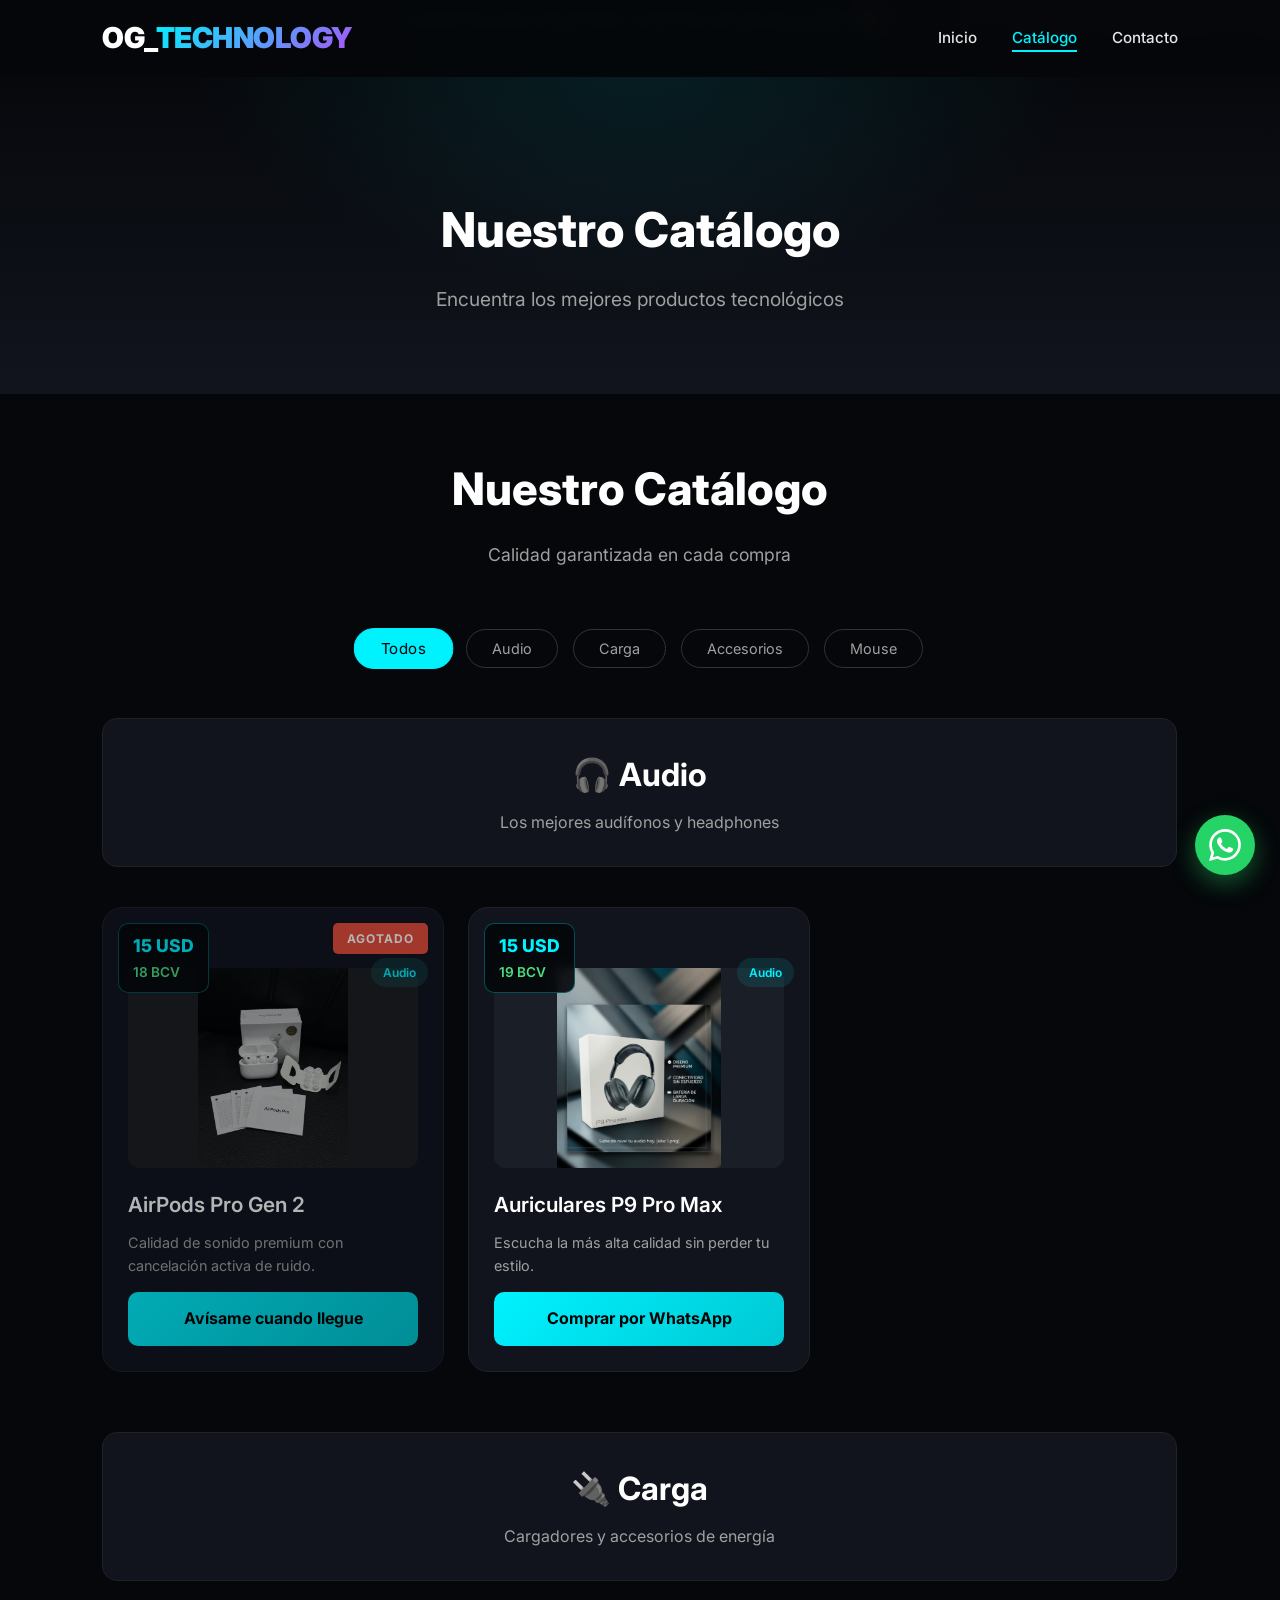
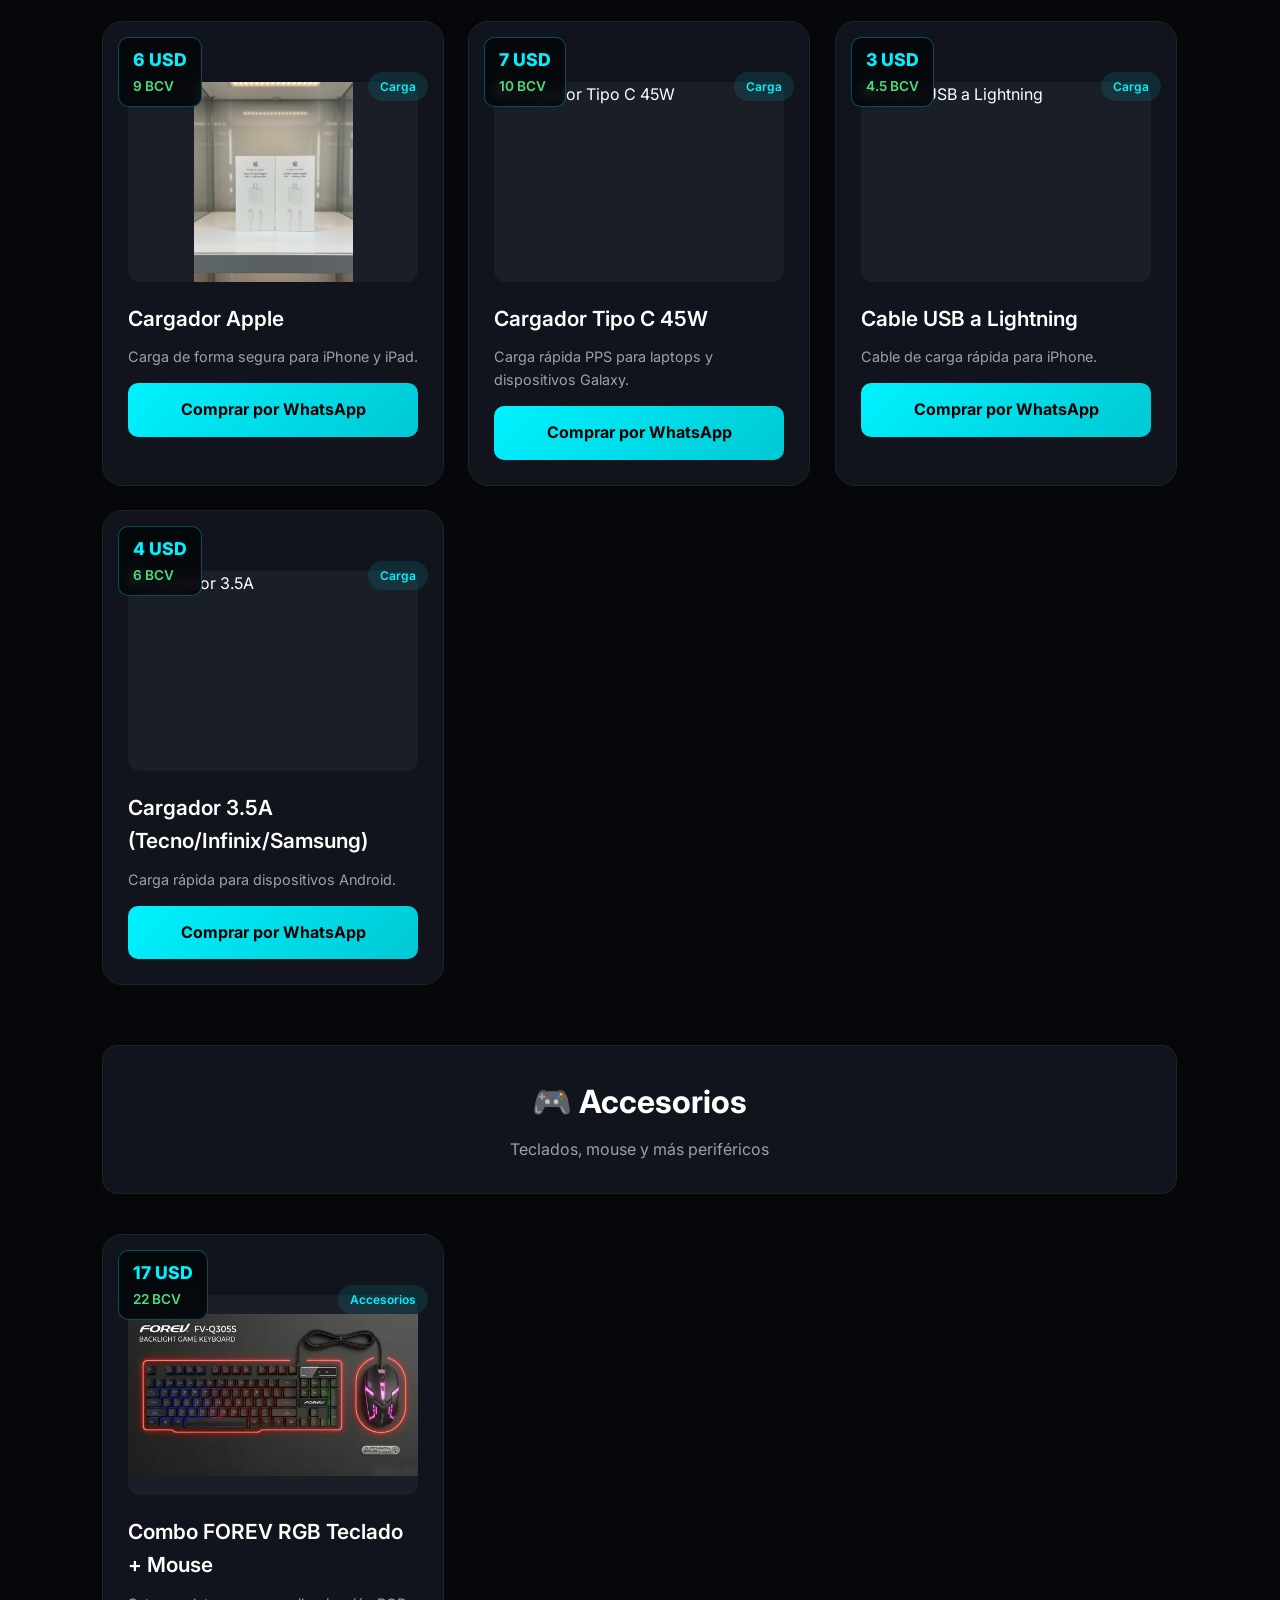
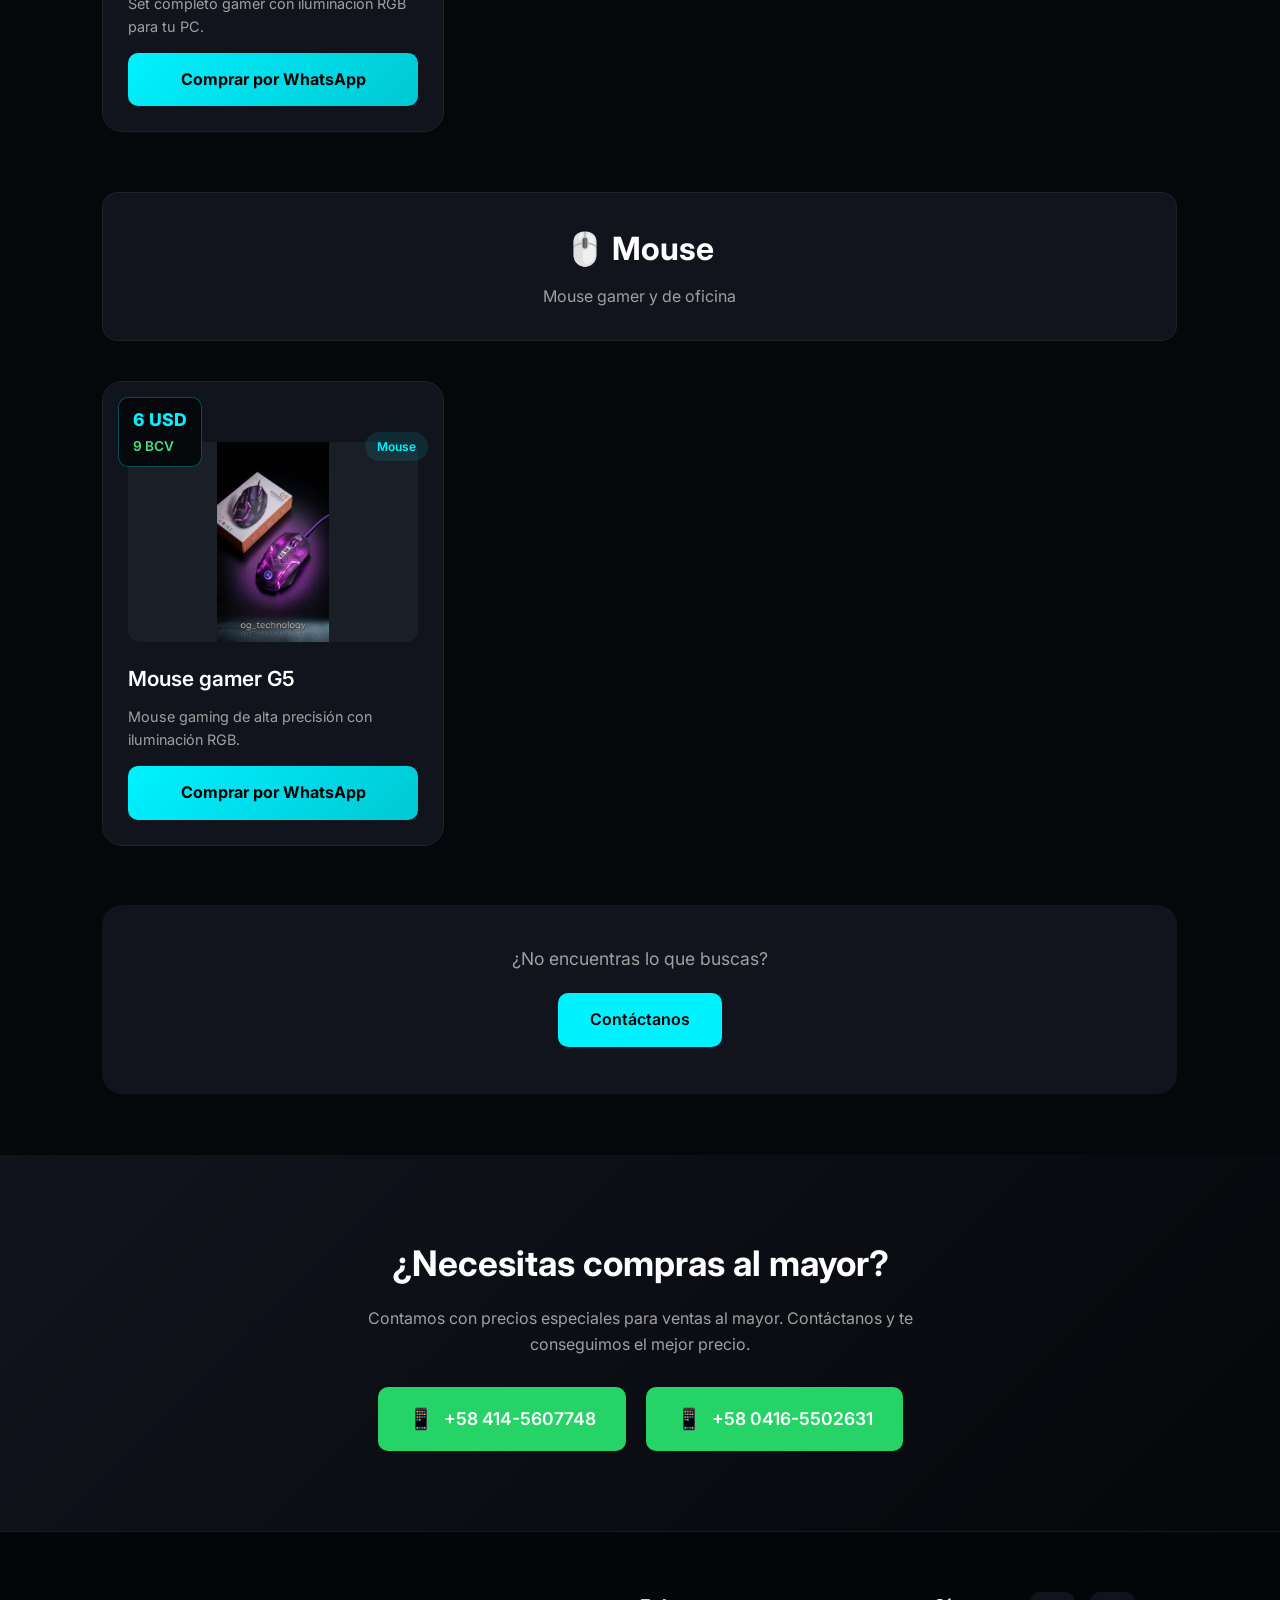
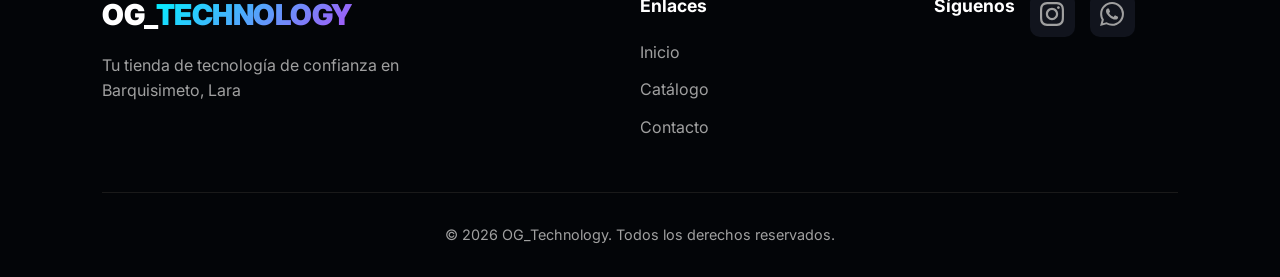
==== catalogo.html @ b13b13f7 "pagina web" ====
<!DOCTYPE html>
<html lang="es">
<head>
    <meta charset="UTF-8">
    <meta name="viewport" content="width=device-width, initial-scale=1.0">
    <meta name="description" content="OG_Technology - Catálogo de productos Apple. AirPods, audífonos, cargadores y más.">
    <title>Catálogo | OG_Technology</title>
    <link rel="stylesheet" href="style.css">
    <link rel="preconnect" href="https://fonts.googleapis.com">
    <link rel="preconnect" href="https://fonts.gstatic.com" crossorigin>
    <link href="https://fonts.googleapis.com/css2?family=Inter:wght@400;600;800&display=swap" rel="stylesheet">
</head>
<body>

    <div class="top-info">DISPONIBILIDAD INMEDIATA | ENVIOS A NIVEL NACIONAL 📦</div>

    <nav class="navbar">
        <a href="index.html" class="logo">OG_<span>TECHNOLOGY</span></a>
        <ul class="nav-menu">
            <li><a href="index.html" class="nav-link">Inicio</a></li>
            <li><a href="catalogo.html" class="nav-link active">Catálogo</a></li>
            <li><a href="contacto.html" class="nav-link">Contacto</a></li>
        </ul>
        <div class="hamburger">
            <span class="bar"></span>
            <span class="bar"></span>
            <span class="bar"></span>
        </div>
    </nav>

    <section class="page-header">
        <div class="page-header-content">
            <h1>Nuestro Catálogo</h1>
            <p>Encuentra los mejores productos tecnológicos</p>
        </div>
    </section>

    <section class="catalogo-section">
        <div class="section-header reveal">
            <h2>Nuestro Catálogo</h2>
            <p>Calidad garantizada en cada compra</p>
        </div>
        
        <div class="filtros reveal">
            <button class="filter-btn active" data-filter="todos">Todos</button>
            <button class="filter-btn" data-filter="audio">Audio</button>
            <button class="filter-btn" data-filter="carga">Carga</button>
            <button class="filter-btn" data-filter="accesorios">Accesorios</button>
            <button class="filter-btn" data-filter="mouse">Mouse</button>
        </div>

        <div class="categoria-seccion reveal" id="audio">
            <div class="categoria-titulo">
                <h3>🎧 Audio</h3>
                <p>Los mejores audífonos y headphones</p>
            </div>
            <div class="grid-productos">
                <div class="producto-card agotado" data-categoria="audio">
                    <img src="airpods pro 2.jpeg" alt="AirPods Pro Gen 2" class="producto-img" width="280" height="200" loading="lazy">
                    <span class="badge-agotado">AGOTADO</span>
                    <span class="categoria">Audio</span>
                    <h3>AirPods Pro Gen 2</h3>
                    <p>Calidad de sonido premium con cancelación activa de ruido.</p>
                    <div class="precio-oferta">
                        <span class="precio-usd">15 USD</span>
                        <span class="precio-bcv">18 BCV</span>
                    </div>
                    <a href="https://wa.me/584145607748?text=Hola,%20quiero%20avisarme%20cuando%20lleguen%20los%20AirPods%20Pro%20Gen%202" class="btn-compra btn-agotado" target="_blank" rel="noopener noreferrer">Avísame cuando llegue</a>
                </div>
                <div class="producto-card" data-categoria="audio">
                    <img src="P9.jpeg" alt="Audifonos P9 Pro Max" class="producto-img" width="280" height="200" loading="lazy">
                    <span class="categoria">Audio</span>
                    <h3>Auriculares P9 Pro Max</h3>
                    <p>Escucha la más alta calidad sin perder tu estilo.</p>
                    <div class="precio-oferta">
                        <span class="precio-usd">15 USD</span>
                        <span class="precio-bcv">19 BCV</span>
                    </div>
                    <a href="https://wa.me/584128499375?text=Hola,%20me%20interesan%20los%20Audifonos%20P9%20Pro%20Max" class="btn-compra" target="_blank" rel="noopener noreferrer">Comprar por WhatsApp</a>
                </div>
            </div>
        </div>

        <div class="categoria-seccion reveal" id="carga">
            <div class="categoria-titulo">
                <h3>🔌 Carga</h3>
                <p>Cargadores y accesorios de energía</p>
            </div>
            <div class="grid-productos">
                <div class="producto-card" data-categoria="carga">
                    <img src="cargadores iphone.jpeg" alt="Cargador Apple" class="producto-img" width="280" height="200" loading="lazy">
                    <span class="categoria">Carga</span>
                    <h3>Cargador Apple</h3>
                    <p>Carga de forma segura para iPhone y iPad.</p>
                    <div class="precio-oferta">
                        <span class="precio-usd">6 USD</span>
                        <span class="precio-bcv">9 BCV</span>
                    </div>
                    <a href="https://wa.me/584128499375?text=Hola,%20me%20interesa%20el%20Cargador%20Apple" class="btn-compra" target="_blank" rel="noopener noreferrer">Comprar por WhatsApp</a>
                </div>
                <div class="producto-card" data-categoria="carga">
                    <img src="Cargador de 45W Samsung.png" alt="Cargador Tipo C 45W" class="producto-img" width="280" height="200" loading="lazy">
                    <span class="categoria">Carga</span>
                    <h3>Cargador Tipo C 45W</h3>
                    <p>Carga rápida PPS para laptops y dispositivos Galaxy.</p>
                    <div class="precio-oferta">
                        <span class="precio-usd">7 USD</span>
                        <span class="precio-bcv">10 BCV</span>
                    </div>
                    <a href="https://wa.me/584128499375?text=Hola,%20me%20interesa%20el%20Cargador%20Tipo%20C%2045W" class="btn-compra" target="_blank" rel="noopener noreferrer">Comprar por WhatsApp</a>
                </div>
                <div class="producto-card" data-categoria="carga">
                    <img src="Cargador USB-Lightning.png" alt="Cable USB a Lightning" class="producto-img" width="280" height="200" loading="lazy">
                    <span class="categoria">Carga</span>
                    <h3>Cable USB a Lightning</h3>
                    <p>Cable de carga rápida para iPhone.</p>
                    <div class="precio-oferta">
                        <span class="precio-usd">3 USD</span>
                        <span class="precio-bcv">4.5 BCV</span>
                    </div>
                    <a href="https://wa.me/584128499375?text=Hola,%20me%20interesa%20el%20Cable%20USB%20a%20Lightning" class="btn-compra" target="_blank" rel="noopener noreferrer">Comprar por WhatsApp</a>
                </div>
                <div class="producto-card" data-categoria="carga">
                    <img src="Cargadores Fast Charge.jpeg" alt="Cargador 3.5A" class="producto-img" width="280" height="200" loading="lazy">
                    <span class="categoria">Carga</span>
                    <h3>Cargador 3.5A (Tecno/Infinix/Samsung)</h3>
                    <p>Carga rápida para dispositivos Android.</p>
                    <div class="precio-oferta">
                        <span class="precio-usd">4 USD</span>
                        <span class="precio-bcv">6 BCV</span>
                    </div>
                    <a href="https://wa.me/584145607748?text=Hola,%20me%20interesa%20el%20Cargador%203.5A" class="btn-compra" target="_blank" rel="noopener noreferrer">Comprar por WhatsApp</a>
                </div>
            </div>
        </div>

        <div class="categoria-seccion reveal" id="accesorios">
            <div class="categoria-titulo">
                <h3>🎮 Accesorios</h3>
                <p>Teclados, mouse y más periféricos</p>
            </div>
            <div class="grid-productos">
                <div class="producto-card" data-categoria="accesorios">
                    <img src="COMBO DE MOUSE Y TECLADO.jpeg" alt="Combo Teclado y Mouse FOREV RGB" class="producto-img" width="280" height="200" loading="lazy">
                    <span class="categoria">Accesorios</span>
                    <h3>Combo FOREV RGB Teclado + Mouse</h3>
                    <p>Set completo gamer con iluminación RGB para tu PC.</p>
                    <div class="precio-oferta">
                        <span class="precio-usd">17 USD</span>
                        <span class="precio-bcv">22 BCV</span>
                    </div>
                    <a href="https://wa.me/584128499375?text=Hola,%20me%20interesa%20el%20Combo%20Teclado%20y%20Mouse%20FOREV%20RGB" class="btn-compra" target="_blank" rel="noopener noreferrer">Comprar por WhatsApp</a>
                </div>
            </div>
        </div>

        <div class="categoria-seccion reveal" id="mouse">
            <div class="categoria-titulo">
                <h3>🖱️ Mouse</h3>
                <p>Mouse gamer y de oficina</p>
            </div>
            <div class="grid-productos">
                <div class="producto-card" data-categoria="mouse">
                    <img src="mouse G5.jpeg" alt="Mouse gamer G5" class="producto-img" width="280" height="200" loading="lazy">
                    <span class="categoria">Mouse</span>
                    <h3>Mouse gamer G5</h3>
                    <p>Mouse gaming de alta precisión con iluminación RGB.</p>
                    <div class="precio-oferta">
                        <span class="precio-usd">6 USD</span>
                        <span class="precio-bcv">9 BCV</span>
                    </div>
                    <a href="https://wa.me/584128499375?text=Hola,%20me%20interesa%20el%20Mouse%20G5" class="btn-compra" target="_blank" rel="noopener noreferrer">Comprar por WhatsApp</a>
                </div>
            </div>
        </div>

        <div class="more-products reveal">
            <p>¿No encuentras lo que buscas?</p>
            <a href="contacto.html" class="btn btn-primary">Contáctanos</a>
        </div>
    </section>

    <section class="wholesale-section">
        <div class="wholesale-content">
            <h2>¿Necesitas compras al mayor?</h2>
            <p>Contamos con precios especiales para ventas al mayor. Contáctanos y te conseguimos el mejor precio.</p>
            <div class="wholesale-options">
                <a href="https://wa.me/584145607748?text=Hola,%20me%20interesa%20comprar%20al%20mayor" class="btn btn-whatsapp" target="_blank" rel="noopener noreferrer">
                    <span class="whatsapp-icon">📱</span>
                    +58 414-5607748
                </a>
                <a href="https://wa.me/584165502631?text=Hola,%20me%20interesa%20comprar%20al%20mayor" class="btn btn-whatsapp" target="_blank" rel="noopener noreferrer">
                    <span class="whatsapp-icon">📱</span>
                    +58 0416-5502631
                </a>
            </div>
        </div>
    </section>

    <footer class="footer">
        <div class="footer-content">
            <div class="footer-brand">
                <a href="index.html" class="logo">OG_<span>TECHNOLOGY</span></a>
                <p>Tu tienda de tecnología de confianza en Barquisimeto, Lara</p>
            </div>
            <div class="footer-links">
                <h4>Enlaces</h4>
                <a href="index.html">Inicio</a>
                <a href="catalogo.html">Catálogo</a>
                <a href="contacto.html">Contacto</a>
            </div>
            <div class="footer-social">
                <h4>Síguenos</h4>
                <a href="https://www.instagram.com/og_technologybq" target="_blank" rel="noopener noreferrer" aria-label="Instagram">
                    <svg xmlns="http://www.w3.org/2000/svg" width="24" height="24" viewBox="0 0 24 24" fill="currentColor"><path d="M12 2.163c3.204 0 3.584.012 4.85.07 3.252.148 4.771 1.691 4.919 4.919.058 1.265.069 1.645.069 4.849 0 3.205-.012 3.584-.069 4.849-.149 3.225-1.664 4.771-4.919 4.919-1.266.058-1.644.07-4.85.07-3.204 0-3.584-.012-4.849-.07-3.26-.149-4.771-1.699-4.919-4.92-.058-1.265-.07-1.644-.07-4.849 0-3.204.013-3.583.07-4.849.149-3.227 1.664-4.771 4.919-4.919 1.266-.057 1.645-.069 4.849-.069zm0-2.163c-3.259 0-3.667.014-4.947.072-4.358.2-6.78 2.618-6.98 6.98-.059 1.281-.073 1.689-.073 4.948 0 3.259.014 3.668.072 4.948.2 4.358 2.618 6.78 6.98 6.98 1.281.058 1.689.072 4.948.072 3.259 0 3.668-.014 4.948-.072 4.354-.2 6.782-2.618 6.979-6.98.059-1.28.073-1.689.073-4.948 0-3.259-.014-3.667-.072-4.947-.196-4.354-2.617-6.78-6.979-6.98-1.281-.059-1.69-.073-4.949-.073zm0 5.838c-3.403 0-6.162 2.759-6.162 6.162s2.759 6.163 6.162 6.163 6.162-2.759 6.162-6.163c0-3.403-2.759-6.162-6.162-6.162zm0 10.162c-2.209 0-4-1.79-4-4 0-2.209 1.791-4 4-4s4 1.791 4 4c0 2.21-1.791 4-4 4zm6.406-11.845c-.796 0-1.441.645-1.441 1.44s.645 1.44 1.441 1.44c.795 0 1.439-.645 1.439-1.44s-.644-1.44-1.439-1.44z"/></svg>
                </a>
                <a href="https://wa.me/584128499375" target="_blank" rel="noopener noreferrer" aria-label="WhatsApp">
                    <svg xmlns="http://www.w3.org/2000/svg" width="24" height="24" viewBox="0 0 24 24" fill="currentColor"><path d="M17.472 14.382c-.297-.149-1.758-.867-2.03-.967-.273-.099-.471-.148-.67.15-.197.297-.767.966-.94 1.164-.173.199-.347.223-.644.075-.297-.15-1.255-.463-2.39-1.475-.883-.788-1.48-1.761-1.653-2.059-.173-.297-.018-.458.13-.606.134-.133.298-.347.446-.52.149-.174.198-.298.298-.497.099-.198.05-.371-.025-.52-.075-.149-.669-1.612-.916-2.207-.242-.579-.487-.5-.669-.51-.173-.008-.371-.01-.57-.01-.198 0-.52.074-.792.372-.272.297-1.04 1.016-1.04 2.479 0 1.462 1.065 2.875 1.213 3.074.149.198 2.096 3.2 5.077 4.487.709.306 1.262.489 1.694.625.712.227 1.36.195 1.871.118.571-.085 1.758-.719 2.006-1.413.248-.694.248-1.289.173-1.413-.074-.124-.272-.198-.57-.347m-5.421 7.403h-.004a9.87 9.87 0 01-5.031-1.378l-.361-.214-3.741.982.998-3.648-.235-.374a9.86 9.86 0 01-1.51-5.26c.001-5.45 4.436-9.884 9.888-9.884 2.64 0 5.122 1.03 6.988 2.898a9.825 9.825 0 012.893 6.994c-.003 5.45-4.437 9.884-9.885 9.884m8.413-18.297A11.815 11.815 0 0012.05 0C5.495 0 .16 5.335.157 11.892c0 2.096.547 4.142 1.588 5.945L.057 24l6.305-1.654a11.882 11.882 0 005.683 1.448h.005c6.554 0 11.89-5.335 11.893-11.893a11.821 11.821 0 00-3.48-8.413z"/></svg>
                </a>
            </div>
        </div>
        <div class="footer-bottom">
            <p>&copy; 2026 OG_Technology. Todos los derechos reservados.</p>
        </div>
    </footer>

    <a href="https://wa.me/584128499375" class="whatsapp-float" target="_blank" rel="noopener noreferrer" aria-label="Contactar por WhatsApp">
        <svg xmlns="http://www.w3.org/2000/svg" width="32" height="32" viewBox="0 0 24 24" fill="#fff"><path d="M17.472 14.382c-.297-.149-1.758-.867-2.03-.967-.273-.099-.471-.148-.67.15-.197.297-.767.966-.94 1.164-.173.199-.347.223-.644.075-.297-.15-1.255-.463-2.39-1.475-.883-.788-1.48-1.761-1.653-2.059-.173-.297-.018-.458.13-.606.134-.133.298-.347.446-.52.149-.174.198-.298.298-.497.099-.198.05-.371-.025-.52-.075-.149-.669-1.612-.916-2.207-.242-.579-.487-.5-.669-.51-.173-.008-.371-.01-.57-.01-.198 0-.52.074-.792.372-.272.297-1.04 1.016-1.04 2.479 0 1.462 1.065 2.875 1.213 3.074.149.198 2.096 3.2 5.077 4.487.709.306 1.262.489 1.694.625.712.227 1.36.195 1.871.118.571-.085 1.758-.719 2.006-1.413.248-.694.248-1.289.173-1.413-.074-.124-.272-.198-.57-.347m-5.421 7.403h-.004a9.87 9.87 0 01-5.031-1.378l-.361-.214-3.741.982.998-3.648-.235-.374a9.86 9.86 0 01-1.51-5.26c.001-5.45 4.436-9.884 9.888-9.884 2.64 0 5.122 1.03 6.988 2.898a9.825 9.825 0 012.893 6.994c-.003 5.45-4.437 9.884-9.885 9.884m8.413-18.297A11.815 11.815 0 0012.05 0C5.495 0 .16 5.335.157 11.892c0 2.096.547 4.142 1.588 5.945L.057 24l6.305-1.654a11.882 11.882 0 005.683 1.448h.005c6.554 0 11.89-5.335 11.893-11.893a11.821 11.821 0 00-3.48-8.413z"/></svg>
    </a>

    <div class="scroll-top" id="scrollTop" aria-label="Volver arriba">
        <svg xmlns="http://www.w3.org/2000/svg" width="24" height="24" viewBox="0 0 24 24" fill="none" stroke="currentColor" stroke-width="2" stroke-linecap="round" stroke-linejoin="round"><polyline points="18 15 12 9 6 15"></polyline></svg>
    </div>

    <div id="imageModal" class="modal">
        <span class="close">&times;</span>
        <img class="modal-content" id="modalImg">
    </div>

    <div id="whatsappModal" class="whatsapp-modal">
        <div class="whatsapp-modal-content">
            <span class="whatsapp-modal-close">&times;</span>
            <h3>Elige un vendedor</h3>
            <p>Selecciona con quién quieres chatear</p>
            <div class="whatsapp-options">
                <a href="https://wa.me/584124527215?text=" class="whatsapp-option" data-producto="">
                    <div class="avatar">👤</div>
                    <div class="info">
                        <span class="name">Kedwin</span>
                        <span class="phone">+58 412-5267215</span>
                    </div>
                    <span class="whatsapp-icon">💬</span>
                </a>
                <a href="https://wa.me/584163467879?text=" class="whatsapp-option" data-producto="">
                    <div class="avatar">👤</div>
                    <div class="info">
                        <span class="name">Darwin</span>
                        <span class="phone">+58 416-3467879</span>
                    </div>
                    <span class="whatsapp-icon">💬</span>
                </a>
                <a href="https://wa.me/584162074408?text=" class="whatsapp-option" data-producto="">
                    <div class="avatar">👤</div>
                    <div class="info">
                        <span class="name">Roy</span>
                        <span class="phone">+58 416-2074408</span>
                    </div>
                    <span class="whatsapp-icon">💬</span>
                </a>
                <a href="https://wa.me/584128499375?text=" class="whatsapp-option" data-producto="">
                    <div class="avatar">👤</div>
                    <div class="info">
                        <span class="name">Joisberth</span>
                        <span class="phone">+58 412-8499375</span>
                    </div>
                    <span class="whatsapp-icon">💬</span>
                </a>
            </div>
        </div>
    </div>

    <script>
        const modal = document.getElementById("imageModal");
        const modalImg = document.getElementById("modalImg");
        const images = document.querySelectorAll(".producto-img");
        const closeBtn = document.querySelector(".close");

        images.forEach(img => {
            img.addEventListener("click", () => {
                modal.style.display = "flex";
                modalImg.src = img.src;
            });
        });

        closeBtn.addEventListener("click", () => {
            modal.style.display = "none";
        });

        modal.addEventListener("click", (event) => {
            if (event.target === modal) {
                modal.style.display = "none";
            }
        });

        document.addEventListener("keydown", (event) => {
            if (event.key === "Escape" && modal.style.display === "flex") {
                modal.style.display = "none";
            }
        });

        const hamburger = document.querySelector(".hamburger");
        const navMenu = document.querySelector(".nav-menu");

        hamburger.addEventListener("click", () => {
            hamburger.classList.toggle("active");
            navMenu.classList.toggle("active");
        });

        document.querySelectorAll(".nav-link").forEach(n => n.addEventListener("click", () => {
            hamburger.classList.remove("active");
            navMenu.classList.remove("active");
        }));

        window.addEventListener("scroll", () => {
            const navbar = document.querySelector(".navbar");
            navbar.classList.toggle("scrolled", window.scrollY > 50);
            
            const scrollTop = document.getElementById("scrollTop");
            if (window.scrollY > 300) {
                scrollTop.classList.add("visible");
            } else {
                scrollTop.classList.remove("visible");
            }
        });

        document.getElementById("scrollTop").addEventListener("click", () => {
            window.scrollTo({ top: 0, behavior: "smooth" });
        });

        const observerOptions = {
            threshold: 0.1,
            rootMargin: "0px 0px -50px 0px"
        };

        const observer = new IntersectionObserver((entries) => {
            entries.forEach(entry => {
                if (entry.isIntersecting) {
                    entry.target.classList.add("active");
                }
            });
        }, observerOptions);

        document.querySelectorAll(".reveal").forEach(el => {
            observer.observe(el);
        });

        const filterBtns = document.querySelectorAll(".filter-btn");
        const categorias = document.querySelectorAll(".categoria-seccion");

        filterBtns.forEach(btn => {
            btn.addEventListener("click", () => {
                const filter = btn.dataset.filter;

                filterBtns.forEach(b => b.classList.remove("active"));
                btn.classList.add("active");

                categorias.forEach(cat => {
                    if (filter === "todos" || cat.id === filter) {
                        cat.style.display = "block";
                    } else {
                        cat.style.display = "none";
                    }
                });
            });
        });

        // Modal de selección de WhatsApp
        const whatsappModal = document.getElementById("whatsappModal");
        const whatsappModalClose = document.querySelector(".whatsapp-modal-close");
        const btnCompra = document.querySelectorAll(".btn-compra:not(.btn-agotado)");

        btnCompra.forEach(btn => {
            btn.addEventListener("click", function(e) {
                e.preventDefault();
                const producto = this.closest(".producto-card").querySelector("h3").textContent;
                const mensaje = "Hola, me interesa el producto: " + producto;
                
                document.querySelectorAll(".whatsapp-option").forEach(option => {
                    option.href = option.href + encodeURIComponent(mensaje);
                });
                
                whatsappModal.style.display = "flex";
            });
        });

        whatsappModalClose.addEventListener("click", () => {
            whatsappModal.style.display = "none";
        });

        whatsappModal.addEventListener("click", (event) => {
            if (event.target === whatsappModal) {
                whatsappModal.style.display = "none";
            }
        });

        document.addEventListener("keydown", (event) => {
            if (event.key === "Escape" && whatsappModal.style.display === "flex") {
                whatsappModal.style.display = "none";
            }
        });
    </script>

</body>
</html>
---- style.css ----
:root {
    --neon-blue: #00f2ff;
    --neon-purple: #a855f7;
    --dark-bg: #05070a;
    --card-bg: #11141d;
    --text-gray: #a0a0a0;
    --text-light: #e5e5e5;
    
    /* Transiciones optimizadas */
    --transition-fast: 0.2s cubic-bezier(0.4, 0, 0.2, 1);
    --transition-medium: 0.3s cubic-bezier(0.4, 0, 0.2, 1);
    --transition-slow: 0.5s cubic-bezier(0.4, 0, 0.2, 1);
    
    /* Spacing consistente (múltiplos de 8px) */
    --space-xs: 8px;
    --space-sm: 16px;
    --space-md: 24px;
    --space-lg: 32px;
    --space-xl: 48px;
    --space-2xl: 64px;
    
    /* Tipografía fluida */
    --font-size-h1: clamp(1.8rem, 5vw, 3.5rem);
    --font-size-h2: clamp(1.5rem, 4vw, 2.8rem);
    --font-size-h3: clamp(1.2rem, 3vw, 1.5rem);
    --font-size-body: clamp(0.9rem, 2vw, 1.1rem);
    
    /* Container */
    --container-max: 1200px;
    --container-padding: clamp(16px, 5vw, 8%);
}

* {
    margin: 0;
    padding: 0;
    box-sizing: border-box;
    font-family: 'Inter', 'Segoe UI', Roboto, sans-serif;
}

html {
    scroll-behavior: smooth;
}

body {
    background-color: var(--dark-bg);
    color: white;
    overflow-x: hidden;
    line-height: 1.6;
}

img {
    max-width: 100%;
    height: auto;
    display: block;
}

a, button {
    transition: var(--transition-fast);
}

a {
    text-decoration: none;
    color: inherit;
}

ul {
    list-style: none;
}

:focus-visible {
    outline: 2px solid var(--neon-blue);
    outline-offset: 2px;
}

.container {
    max-width: var(--container-max);
    margin: 0 auto;
    padding: 0 var(--container-padding);
}

/* ============================================
   SISTEMA DE ANIMACIONES DE SCROLL REVEAL
   ============================================ */

.reveal {
    opacity: 0;
    transform: translateY(40px);
    transition: opacity 0.7s cubic-bezier(0.4, 0, 0.2, 1), 
                transform 0.7s cubic-bezier(0.4, 0, 0.2, 1);
    will-change: opacity, transform;
}

.reveal.active {
    opacity: 1;
    transform: translateY(0);
}

.reveal-left {
    transform: translateX(-40px);
}

.reveal-right {
    transform: translateX(40px);
}

.reveal-scale {
    transform: scale(0.92);
}

.reveal-scale.active {
    transform: scale(1);
}

.reveal-delay-1 { transition-delay: 0.1s; }
.reveal-delay-2 { transition-delay: 0.2s; }
.reveal-delay-3 { transition-delay: 0.3s; }
.reveal-delay-4 { transition-delay: 0.4s; }
.reveal-delay-5 { transition-delay: 0.5s; }

/* Animación de entrada del Hero */
.hero-content > * {
    opacity: 0;
    transform: translateY(25px);
    animation: fadeInUp 0.8s cubic-bezier(0.4, 0, 0.2, 1) forwards;
}

.hero-content > *:nth-child(1) { animation-delay: 0.1s; }
.hero-content > *:nth-child(2) { animation-delay: 0.25s; }
.hero-content > *:nth-child(3) { animation-delay: 0.4s; }
.hero-content > *:nth-child(4) { animation-delay: 0.55s; }
.hero-content > *:nth-child(5) { animation-delay: 0.7s; }

@keyframes fadeInUp {
    to {
        opacity: 1;
        transform: translateY(0);
    }
}

/* Glow effect optimizado para GPU */
.glow-effect {
    will-change: transform, opacity;
}

/* Barra de Contacto Superior */
.top-info {
    background: linear-gradient(90deg, #000, #1a1a1a);
    color: var(--neon-blue);
    text-align: center;
    padding: 10px;
    font-size: 0.85rem;
    letter-spacing: 1.5px;
    font-weight: 600;
}

/* Navegación */
.navbar {
    display: flex;
    justify-content: space-between;
    align-items: center;
    padding: 15px 8%;
    background: rgba(5, 7, 10, 0.95);
    position: fixed;
    top: 0;
    left: 0;
    right: 0;
    z-index: 1000;
    -webkit-backdrop-filter: blur(10px);
    backdrop-filter: blur(10px);
    border-bottom: 1px solid transparent;
    transition: padding var(--transition-medium), 
                background var(--transition-medium), 
                border-color var(--transition-medium);
}

.navbar.scrolled {
    padding: 10px 8%;
    background: rgba(5, 7, 10, 0.98);
    border-bottom: 1px solid #1a1a1a;
}

.logo {
    font-size: 1.8rem;
    font-weight: 900;
    color: white;
    text-decoration: none;
    letter-spacing: -0.5px;
}

.logo span { 
    color: var(--neon-blue);
    background: linear-gradient(135deg, var(--neon-blue), var(--neon-purple));
    -webkit-background-clip: text;
    -webkit-text-fill-color: transparent;
    background-clip: text;
}

.nav-menu {
    display: flex;
    list-style: none;
    gap: 35px;
    align-items: center;
}

.nav-link {
    color: var(--text-light);
    text-decoration: none;
    font-weight: 500;
    font-size: 0.95rem;
    position: relative;
    transition: color var(--transition-fast);
}

.nav-link::after {
    content: '';
    position: absolute;
    bottom: -5px;
    left: 0;
    width: 0;
    height: 2px;
    background: var(--neon-blue);
    transition: width var(--transition-medium);
}

.nav-link:hover {
    color: var(--neon-blue);
}

.nav-link:hover::after {
    width: 100%;
}

/* Hamburger Menu */
.hamburger {
    display: none;
    cursor: pointer;
}

.bar {
    display: block;
    width: 25px;
    height: 3px;
    margin: 5px auto;
    background: white;
    transition: transform var(--transition-medium), 
                opacity var(--transition-fast);
    border-radius: 2px;
}

/* Hero Section */
.hero {
    min-height: 100vh;
    display: flex;
    align-items: center;
    padding: 120px 8% 80px;
    position: relative;
    overflow: hidden;
}

.hero::before {
    content: '';
    position: absolute;
    top: 0;
    left: 0;
    right: 0;
    bottom: 0;
    background: radial-gradient(ellipse at 30% 50%, rgba(0, 242, 255, 0.08) 0%, transparent 50%),
                radial-gradient(ellipse at 70% 80%, rgba(168, 85, 247, 0.05) 0%, transparent 40%);
}

.hero-content {
    max-width: 650px;
    position: relative;
    z-index: 2;
}

.hero-tag {
    display: inline-block;
    background: rgba(0, 242, 255, 0.1);
    color: var(--neon-blue);
    padding: 8px 16px;
    border-radius: 50px;
    font-size: 0.85rem;
    font-weight: 600;
    letter-spacing: 1px;
    margin-bottom: 20px;
    border: 1px solid rgba(0, 242, 255, 0.2);
    transition: background var(--transition-medium), 
                border-color var(--transition-medium);
}

.hero h1 {
    font-size: var(--font-size-h1);
    font-weight: 800;
    line-height: 1.1;
    margin-bottom: 20px;
}

.text-gradient {
    color: var(--neon-blue);
    background: linear-gradient(135deg, var(--neon-blue), var(--neon-purple));
    -webkit-background-clip: text;
    -webkit-text-fill-color: transparent;
    background-clip: text;
}

.hero p {
    font-size: 1.15rem;
    color: var(--text-gray);
    margin-bottom: 35px;
    max-width: 500px;
}

.hero-buttons {
    display: flex;
    gap: 15px;
    margin-bottom: 50px;
}

.btn {
    padding: 14px 32px;
    border-radius: 10px;
    font-weight: 600;
    font-size: 1rem;
    text-decoration: none;
    transition: background var(--transition-medium), 
                transform var(--transition-fast),
                box-shadow var(--transition-medium),
                border-color var(--transition-medium);
    display: inline-block;
    position: relative;
    overflow: hidden;
}

.btn::before {
    content: '';
    position: absolute;
    top: 50%;
    left: 50%;
    width: 0;
    height: 0;
    background: rgba(255, 255, 255, 0.2);
    border-radius: 50%;
    transform: translate(-50%, -50%);
    transition: width 0.5s, height 0.5s;
}

.btn:hover::before {
    width: 300px;
    height: 300px;
}

.btn-primary {
    background: var(--neon-blue);
    color: #000;
}

.btn-primary:hover {
    background: white;
    transform: translateY(-3px);
    box-shadow: 0 15px 35px rgba(0, 242, 255, 0.35);
}

.btn-secondary {
    background: transparent;
    color: white;
    border: 2px solid rgba(255, 255, 255, 0.2);
}

.btn-secondary:hover {
    border-color: var(--neon-blue);
    color: var(--neon-blue);
}

.hero-stats {
    display: flex;
    gap: 50px;
}

.stat {
    display: flex;
    flex-direction: column;
}

.stat-number {
    font-size: 2rem;
    font-weight: 800;
    color: var(--neon-blue);
}

.stat-label {
    font-size: 0.85rem;
    color: var(--text-gray);
}

.hero-visual {
    position: absolute;
    right: 5%;
    top: 50%;
    transform: translateY(-50%);
    z-index: 1;
}

.glow-effect {
    width: 400px;
    height: 400px;
    background: radial-gradient(circle, rgba(0, 242, 255, 0.15) 0%, transparent 70%);
    border-radius: 50%;
    animation: pulse 4s ease-in-out infinite;
}

@keyframes pulse {
    0%, 100% { transform: scale(1); opacity: 0.5; }
    50% { transform: scale(1.1); opacity: 0.8; }
}

/* Features Section */
.features {
    display: grid;
    grid-template-columns: repeat(3, 1fr);
    gap: 30px;
    padding: 60px 8%;
    background: var(--card-bg);
}

.feature-box {
    text-align: center;
    padding: 30px;
    border-radius: 15px;
    background: var(--dark-bg);
    border: 1px solid #222;
    transition: border-color var(--transition-medium), 
                transform var(--transition-medium),
                box-shadow var(--transition-medium);
}

.feature-box:hover {
    border-color: var(--neon-blue);
    transform: translateY(-5px);
    box-shadow: 0 15px 30px rgba(0, 0, 0, 0.3);
}

.feature-icon {
    font-size: 2.5rem;
    margin-bottom: 15px;
}

.feature-box h3 {
    font-size: 1.2rem;
    margin-bottom: 10px;
    color: white;
}

.feature-box p {
    color: var(--text-gray);
    font-size: 0.95rem;
}

/* Productos Section */
.productos-section {
    padding: 100px 8%;
}

.section-header {
    text-align: center;
    margin-bottom: 60px;
}

.section-header h2 {
    font-size: 2.8rem;
    font-weight: 800;
    margin-bottom: 15px;
}

.section-header p {
    color: var(--text-gray);
    font-size: 1.1rem;
}

.grid-productos {
    display: grid;
    grid-template-columns: 1fr;
    gap: var(--space-md);
}

@media (min-width: 480px) {
    .grid-productos {
        grid-template-columns: repeat(2, 1fr);
    }
}

@media (min-width: 1024px) {
    .grid-productos {
        grid-template-columns: repeat(3, 1fr);
    }
}

.producto-card {
    background: var(--card-bg);
    border-radius: 20px;
    padding: 25px;
    border: 1px solid #222;
    transition: transform var(--transition-medium), 
                box-shadow var(--transition-medium), 
                border-color var(--transition-medium);
    position: relative;
    overflow: hidden;
    will-change: transform;
}

.producto-card::before {
    content: '';
    position: absolute;
    top: 0;
    left: 0;
    right: 0;
    height: 3px;
    background: linear-gradient(90deg, var(--neon-blue), var(--neon-purple));
    transform: scaleX(0);
    transform-origin: left;
    transition: transform var(--transition-medium);
}

.producto-card:hover {
    border-color: rgba(0, 242, 255, 0.3);
    box-shadow: 0 25px 50px rgba(0, 0, 0, 0.4);
    transform: translateY(-8px);
}

.producto-card:hover::before {
    transform: scaleX(1);
}

.producto-card.agotado {
    opacity: 0.7;
}

.producto-card.agotado .producto-img {
    filter: grayscale(50%);
}

.badge-agotado {
    position: absolute;
    top: 15px;
    right: 15px;
    background: #e74c3c;
    color: white;
    padding: 6px 14px;
    border-radius: 5px;
    font-size: 0.75rem;
    font-weight: 700;
    letter-spacing: 1px;
    z-index: 20;
}

.btn-agotado {
    background: #555;
    color: #ccc;
    cursor: not-allowed;
}

.btn-agotado:hover {
    background: #555;
    transform: none;
    box-shadow: none;
}

.producto-img {
    width: 100%;
    height: 200px;
    object-fit: contain;
    border-radius: 12px;
    margin-top: 35px;
    margin-bottom: 20px;
    background: #1a1e26;
    transition: transform var(--transition-medium);
    cursor: pointer;
}

.producto-img:hover {
    transform: scale(1.05);
}

.categoria {
    position: absolute;
    top: 50px;
    right: 15px;
    background: rgba(0, 242, 255, 0.1);
    color: var(--neon-blue);
    padding: 5px 12px;
    border-radius: 20px;
    font-size: 0.75rem;
    font-weight: 600;
}

.producto-card h3 {
    font-size: 1.3rem;
    margin-bottom: 10px;
    font-weight: 600;
}

.producto-card p {
    color: var(--text-gray);
    font-size: 0.9rem;
    margin-bottom: 15px;
}

.precio {
    color: var(--neon-blue);
    font-size: 1.6rem;
    font-weight: 800;
    display: block;
    margin-bottom: 20px;
}

.precio-oferta {
    position: absolute;
    top: 15px;
    left: 15px;
    background: rgba(5, 7, 10, 0.9);
    padding: 8px 14px;
    border-radius: 10px;
    display: flex;
    flex-direction: column;
    gap: 2px;
    z-index: 15;
    backdrop-filter: blur(5px);
    border: 1px solid rgba(0, 242, 255, 0.3);
}

.precio-usd {
    font-size: 1.1rem;
    color: var(--neon-blue);
    font-weight: 800;
}

.precio-bcv {
    font-size: 0.85rem;
    color: #4ade80;
    font-weight: 600;
}

.btn-compra {
    background: linear-gradient(135deg, var(--neon-blue), #00c8d4);
    color: #000;
    padding: 14px;
    display: block;
    text-decoration: none;
    border-radius: 10px;
    font-weight: 700;
    text-align: center;
    transition: all 0.3s ease;
}

.btn-compra:hover {
    background: white;
    transform: scale(1.02);
    box-shadow: 0 10px 25px rgba(0, 242, 255, 0.3);
}

/* Contacto Section */
.contacto-section {
    background: linear-gradient(180deg, var(--dark-bg) 0%, #080a0f 100%);
    padding: 100px 8%;
}

.contacto-container {
    display: grid;
    grid-template-columns: 1fr 1fr;
    gap: 50px;
    max-width: 1100px;
    margin: 0 auto;
}

.info-contacto {
    display: grid;
    grid-template-columns: 1fr 1fr;
    gap: 25px;
}

.contact-item {
    display: flex;
    gap: 15px;
    align-items: flex-start;
}

.contact-icon {
    font-size: 1.5rem;
    flex-shrink: 0;
}

.contact-item h3 {
    font-size: 1rem;
    color: var(--neon-blue);
    margin-bottom: 5px;
}

.contact-item a {
    color: var(--text-light);
    text-decoration: none;
    display: block;
    transition: color 0.3s ease;
}

.contact-item a:hover {
    color: var(--neon-blue);
}

.contact-item p {
    color: var(--text-gray);
    font-size: 0.9rem;
}

.contact-form {
    background: var(--card-bg);
    padding: 35px;
    border-radius: 20px;
    border: 1px solid #222;
}

.contact-form input,
.contact-form textarea {
    width: 100%;
    padding: 14px 18px;
    margin-bottom: 18px;
    background: var(--dark-bg);
    border: 1px solid #333;
    color: white;
    border-radius: 10px;
    font-size: 1rem;
    transition: border-color var(--transition-fast), 
                box-shadow var(--transition-fast);
}

.contact-form input:focus,
.contact-form textarea:focus {
    outline: none;
    border-color: var(--neon-blue);
    box-shadow: 0 0 0 3px rgba(0, 242, 255, 0.1);
}

.btn-submit {
    background: linear-gradient(135deg, var(--neon-blue), #00c8d4);
    color: #000;
    padding: 14px 32px;
    display: block;
    border-radius: 10px;
    font-weight: 700;
    border: none;
    width: 100%;
    cursor: pointer;
    font-size: 1rem;
    transition: all 0.3s ease;
}

.btn-submit:hover {
    background: white;
    transform: scale(1.02);
}

/* Footer */
.footer {
    background: #030508;
    padding: 60px 8% 30px;
    border-top: 1px solid #1a1a1a;
}

.footer-content {
    display: grid;
    grid-template-columns: 2fr 1fr 1fr;
    gap: 50px;
    margin-bottom: 40px;
}

.footer-brand p {
    color: var(--text-gray);
    margin-top: 15px;
    max-width: 300px;
}

.footer-links h4,
.footer-social h4 {
    color: white;
    margin-bottom: 20px;
    font-size: 1.1rem;
}

.footer-links a {
    display: block;
    color: var(--text-gray);
    text-decoration: none;
    margin-bottom: 12px;
    transition: color var(--transition-fast), 
                transform var(--transition-fast);
}

.footer-links a:hover {
    color: var(--neon-blue);
    transform: translateX(5px);
}

.footer-social {
    display: flex;
    gap: 15px;
}

.footer-social a {
    width: 45px;
    height: 45px;
    background: var(--card-bg);
    border-radius: 10px;
    display: flex;
    align-items: center;
    justify-content: center;
    color: var(--text-gray);
    transition: background var(--transition-medium), 
                color var(--transition-medium),
                transform var(--transition-fast);
}

.footer-social a:hover {
    background: var(--neon-blue);
    color: #000;
    transform: translateY(-3px);
}

.footer-bottom {
    text-align: center;
    padding-top: 30px;
    border-top: 1px solid #1a1a1a;
    color: var(--text-gray);
    font-size: 0.9rem;
}

/* Modal */
.modal {
    display: none;
    position: fixed;
    z-index: 2000;
    left: 0;
    top: 0;
    width: 100%;
    height: 100%;
    background-color: rgba(0, 0, 0, 0.85);
    -webkit-backdrop-filter: blur(10px);
    backdrop-filter: blur(10px);
    justify-content: center;
    align-items: center;
}

.modal-content {
    max-width: 90%;
    max-height: 90%;
    border-radius: 15px;
    box-shadow: 0 0 50px rgba(0, 242, 255, 0.2);
    animation: zoomIn 0.3s ease;
}

@keyframes zoomIn {
    from {
        transform: scale(0.8);
        opacity: 0;
    }
    to {
        transform: scale(1);
        opacity: 1;
    }
}

.close {
    position: absolute;
    top: 25px;
    right: 40px;
    color: white;
    font-size: 50px;
    font-weight: bold;
    cursor: pointer;
    transition: color var(--transition-fast), 
                transform var(--transition-fast);
    z-index: 2001;
    text-shadow: 0 0 10px rgba(0, 0, 0, 0.5);
}

.close:hover {
    color: var(--neon-blue);
    transform: scale(1.1) rotate(90deg);
}

/* Modal de Selección WhatsApp */
.whatsapp-modal {
    display: none;
    position: fixed;
    z-index: 3000;
    left: 0;
    top: 0;
    width: 100%;
    height: 100%;
    background-color: rgba(0, 0, 0, 0.85);
    backdrop-filter: blur(10px);
    justify-content: center;
    align-items: center;
}

.whatsapp-modal-content {
    background: var(--card-bg);
    border-radius: 20px;
    padding: 40px;
    max-width: 400px;
    width: 90%;
    border: 1px solid #333;
    position: relative;
    animation: zoomIn 0.3s ease;
}

.whatsapp-modal h3 {
    text-align: center;
    margin-bottom: 10px;
    font-size: 1.5rem;
    color: white;
}

.whatsapp-modal p {
    text-align: center;
    color: var(--text-gray);
    margin-bottom: 30px;
}

.whatsapp-options {
    display: flex;
    flex-direction: column;
    gap: 15px;
}

.whatsapp-option {
    display: flex;
    align-items: center;
    gap: 15px;
    padding: 15px 20px;
    background: var(--dark-bg);
    border: 1px solid #333;
    border-radius: 12px;
    text-decoration: none;
    color: white;
    transition: all var(--transition-medium);
}

.whatsapp-option:hover {
    border-color: #25d366;
    background: rgba(37, 211, 102, 0.1);
    transform: translateX(5px);
}

.whatsapp-option .avatar {
    width: 45px;
    height: 45px;
    background: #25d366;
    border-radius: 50%;
    display: flex;
    align-items: center;
    justify-content: center;
    font-size: 1.3rem;
}

.whatsapp-option .info {
    flex: 1;
}

.whatsapp-option .name {
    font-weight: 600;
    color: white;
    display: block;
}

.whatsapp-option .phone {
    font-size: 0.85rem;
    color: var(--text-gray);
}

.whatsapp-option .whatsapp-icon {
    color: #25d366;
    font-size: 1.5rem;
}

.whatsapp-modal-close {
    position: absolute;
    top: 15px;
    right: 20px;
    color: var(--text-gray);
    font-size: 30px;
    font-weight: bold;
    cursor: pointer;
    transition: color var(--transition-fast);
}

.whatsapp-modal-close:hover {
    color: white;
}

/* WhatsApp Float */
.whatsapp-float {
    position: fixed;
    bottom: 25px;
    right: 25px;
    background: #25d366;
    width: 60px;
    height: 60px;
    border-radius: 50%;
    display: flex;
    align-items: center;
    justify-content: center;
    box-shadow: 0 8px 25px rgba(37, 211, 102, 0.4);
    transition: transform var(--transition-medium), 
                box-shadow var(--transition-medium);
    z-index: 999;
}

.whatsapp-float:hover {
    transform: scale(1.15) translateY(-5px);
    box-shadow: 0 15px 40px rgba(37, 211, 102, 0.5);
}

/* Scroll to Top Button */
.scroll-top {
    position: fixed;
    bottom: 100px;
    right: 25px;
    background: var(--card-bg);
    border: 1px solid #333;
    width: 50px;
    height: 50px;
    border-radius: 50%;
    display: flex;
    align-items: center;
    justify-content: center;
    color: var(--text-light);
    cursor: pointer;
    opacity: 0;
    visibility: hidden;
    transition: opacity var(--transition-medium), 
                visibility var(--transition-medium),
                transform var(--transition-fast),
                background var(--transition-fast),
                border-color var(--transition-fast);
    z-index: 998;
}

.scroll-top.visible {
    opacity: 1;
    visibility: visible;
}

.scroll-top:hover {
    background: var(--neon-blue);
    border-color: var(--neon-blue);
    color: #000;
    transform: translateY(-3px);
}

/* Visually Hidden */
.visually-hidden {
    position: absolute;
    width: 1px;
    height: 1px;
    padding: 0;
    margin: -1px;
    overflow: hidden;
    clip: rect(0, 0, 0, 0);
    white-space: nowrap;
    border: 0;
}

/* Responsive */
@media (max-width: 1024px) {
    .hero h1 {
        font-size: 2.8rem;
    }
    
    .hero-visual {
        display: none;
    }
    
    .features {
        grid-template-columns: repeat(2, 1fr);
    }
    
    .footer-content {
        grid-template-columns: 1fr 1fr;
    }
}

@media (max-width: 768px) {
    .hamburger {
        display: block;
    }
    
    .hamburger.active .bar:nth-child(1) {
        transform: translateY(8px) rotate(45deg);
    }
    
    .hamburger.active .bar:nth-child(2) {
        opacity: 0;
    }
    
    .hamburger.active .bar:nth-child(3) {
        transform: translateY(-8px) rotate(-45deg);
    }
    
    .nav-menu {
        position: fixed;
        left: -100%;
        top: 70px;
        flex-direction: column;
        background: rgba(5, 7, 10, 0.98);
        width: 100%;
        height: calc(100vh - 70px);
        text-align: center;
        transition: left var(--transition-medium);
        padding-top: 40px;
    }
    
    .nav-menu.active {
        left: 0;
    }
    
    .hero {
        padding: 100px 5% 60px;
        text-align: center;
    }
    
    .hero h1 {
        font-size: 2.2rem;
    }
    
    .hero p {
        margin: 0 auto 30px;
    }
    
    .hero-buttons {
        justify-content: center;
        flex-wrap: wrap;
    }
    
    .hero-stats {
        justify-content: center;
        flex-wrap: wrap;
    }
    
    .features {
        grid-template-columns: 1fr;
        padding: 40px 5%;
    }
    
    .productos-section,
    .contacto-section {
        padding: 60px 5%;
    }
    
    .section-header h2 {
        font-size: var(--font-size-h2);
    }
    
    .contacto-container {
        grid-template-columns: 1fr;
    }
    
    .info-contacto {
        grid-template-columns: 1fr;
    }
    
    .footer-content {
        grid-template-columns: 1fr;
        text-align: center;
    }
    
    .footer-brand p {
        margin: 15px auto 0;
    }
    
    .footer-social {
        justify-content: center;
    }
    
    .whatsapp-float {
        width: 55px;
        height: 55px;
    }
}

/* Active Nav Link */
.nav-link.active {
    color: var(--neon-blue);
}

.nav-link.active::after {
    width: 100%;
}

/* Page Header */
.page-header {
    padding: 150px 8% 80px;
    text-align: center;
    position: relative;
    background: linear-gradient(180deg, var(--dark-bg) 0%, var(--card-bg) 100%);
}

.page-header::before {
    content: '';
    position: absolute;
    top: 0;
    left: 0;
    right: 0;
    bottom: 0;
    background: radial-gradient(ellipse at 50% 0%, rgba(0, 242, 255, 0.1) 0%, transparent 50%);
}

.page-header-content {
    position: relative;
    z-index: 2;
}

.page-header h1 {
    font-size: 3rem;
    font-weight: 800;
    margin-bottom: 15px;
}

.page-header p {
    color: var(--text-gray);
    font-size: 1.2rem;
}

/* About Section */
.about-section {
    padding: 80px 8%;
    background: var(--card-bg);
}

.about-content {
    max-width: 800px;
    margin: 0 auto;
    text-align: center;
}

.about-content h2 {
    font-size: 2.5rem;
    margin-bottom: 25px;
}

.about-content p {
    color: var(--text-gray);
    font-size: 1.1rem;
    margin-bottom: 20px;
}

.about-features {
    display: grid;
    grid-template-columns: repeat(3, 1fr);
    gap: 25px;
    margin-top: 40px;
}

.about-item {
    display: flex;
    gap: 15px;
    text-align: left;
    padding: 20px;
    background: var(--dark-bg);
    border-radius: 15px;
    border: 1px solid #222;
    transition: border-color var(--transition-medium), 
                transform var(--transition-medium);
}

.about-item:hover {
    border-color: var(--neon-blue);
    transform: translateX(5px);
}

.about-item span {
    font-size: 2rem;
    flex-shrink: 0;
}

.about-item h4 {
    color: white;
    font-size: 1rem;
    margin-bottom: 5px;
}

.about-item p {
    color: var(--text-gray);
    font-size: 0.85rem;
    margin: 0;
}

/* Catalogo Section */
.catalogo-section {
    padding: 60px 8%;
}

.filtros {
    display: flex;
    justify-content: center;
    gap: 15px;
    margin-bottom: 50px;
    flex-wrap: wrap;
}

.filter-btn {
    padding: 10px 25px;
    background: transparent;
    border: 1px solid #333;
    color: var(--text-gray);
    border-radius: 50px;
    cursor: pointer;
    font-size: 0.9rem;
    transition: background var(--transition-fast), 
                color var(--transition-fast), 
                border-color var(--transition-fast),
                transform var(--transition-fast);
}

.filter-btn:hover,
.filter-btn.active {
    background: var(--neon-blue);
    color: #000;
    border-color: var(--neon-blue);
    transform: scale(1.05);
}

/* Categorías del Catálogo */
.categoria-seccion {
    margin-bottom: 60px;
}

.categoria-titulo {
    text-align: center;
    margin-bottom: 40px;
    padding: 30px;
    background: var(--card-bg);
    border-radius: 15px;
    border: 1px solid #222;
}

.categoria-titulo h3 {
    font-size: 2rem;
    margin-bottom: 10px;
    color: white;
}

.categoria-titulo p {
    color: var(--text-gray);
    font-size: 1rem;
}

.more-products {
    text-align: center;
    margin-top: 50px;
    padding: 40px;
    background: var(--card-bg);
    border-radius: 20px;
}

.more-products p {
    color: var(--text-gray);
    margin-bottom: 20px;
    font-size: 1.1rem;
}

/* Wholesale Section */
.wholesale-section {
    padding: 80px 8%;
    background: linear-gradient(135deg, var(--card-bg) 0%, var(--dark-bg) 100%);
    text-align: center;
}

.wholesale-content h2 {
    font-size: 2.2rem;
    margin-bottom: 15px;
}

.wholesale-content p {
    color: var(--text-gray);
    max-width: 600px;
    margin: 0 auto 30px;
}

.wholesale-options {
    display: flex;
    justify-content: center;
    gap: 20px;
    flex-wrap: wrap;
}

.btn-whatsapp {
    display: inline-flex;
    align-items: center;
    gap: 10px;
    background: #25d366;
    color: white;
    padding: 15px 30px;
    border-radius: 10px;
    text-decoration: none;
    font-weight: 600;
    font-size: 1.1rem;
    transition: background var(--transition-medium), 
                transform var(--transition-fast),
                box-shadow var(--transition-medium);
}

.btn-whatsapp:hover {
    background: #20bd5a;
    transform: scale(1.05) translateY(-2px);
    box-shadow: 0 10px 30px rgba(37, 211, 102, 0.4);
}

.whatsapp-icon {
    font-size: 1.3rem;
}

/* Contacto Page Styles */
.contacto-container {
    max-width: 1000px;
    margin: 0 auto;
    padding: 60px 5%;
}

.info-box {
    background: var(--card-bg);
    padding: 40px;
    border-radius: 20px;
    margin-bottom: 40px;
    border: 1px solid #222;
}

.info-box h2 {
    font-size: 2rem;
    margin-bottom: 20px;
    text-align: left;
}

.info-box p {
    color: var(--text-gray);
    margin-bottom: 15px;
    line-height: 1.8;
}

.info-box strong {
    color: var(--neon-blue);
}

.contact-grid {
    display: grid;
    grid-template-columns: repeat(4, 1fr);
    gap: 25px;
    margin-bottom: 50px;
}

.contact-card {
    background: var(--card-bg);
    padding: 30px 20px;
    border-radius: 15px;
    text-align: center;
    border: 1px solid #222;
    transition: border-color var(--transition-medium), 
                transform var(--transition-medium),
                box-shadow var(--transition-medium);
}

.contact-card:hover {
    border-color: var(--neon-blue);
    transform: translateY(-5px);
    box-shadow: 0 15px 30px rgba(0, 0, 0, 0.3);
}

.contact-icon-box {
    width: 60px;
    height: 60px;
    background: rgba(0, 242, 255, 0.1);
    border-radius: 50%;
    display: flex;
    align-items: center;
    justify-content: center;
    margin: 0 auto 15px;
    font-size: 1.5rem;
}

.contact-card h3 {
    font-size: 1.1rem;
    margin-bottom: 8px;
}

.contact-card p {
    color: var(--text-gray);
    font-size: 0.85rem;
    margin-bottom: 10px;
}

.contact-card a {
    color: var(--neon-blue);
    text-decoration: none;
    font-weight: 600;
    display: block;
    transition: color 0.3s ease;
}

.contact-card a:hover {
    color: white;
}

.services-box {
    background: var(--card-bg);
    padding: 50px;
    border-radius: 20px;
    margin-bottom: 40px;
    border: 1px solid #222;
}

.services-box h2 {
    font-size: 2rem;
    margin-bottom: 35px;
    text-align: center;
}

.services-grid {
    display: grid;
    grid-template-columns: repeat(2, 1fr);
    gap: 25px;
}

.service-item {
    display: flex;
    gap: 20px;
    padding: 25px;
    background: var(--dark-bg);
    border-radius: 15px;
}

.service-icon {
    font-size: 2rem;
    flex-shrink: 0;
}

.service-item h4 {
    font-size: 1.1rem;
    margin-bottom: 8px;
    color: white;
}

.service-item p {
    color: var(--text-gray);
    font-size: 0.9rem;
    margin: 0;
}

.faq-box {
    margin-bottom: 50px;
}

.faq-box h2 {
    font-size: 2rem;
    margin-bottom: 30px;
    text-align: center;
}

.faq-item {
    background: var(--card-bg);
    padding: 25px;
    border-radius: 15px;
    margin-bottom: 20px;
    border: 1px solid #222;
}

.faq-item h4 {
    font-size: 1.1rem;
    margin-bottom: 10px;
    color: var(--neon-blue);
}

.faq-item p {
    color: var(--text-gray);
    font-size: 0.95rem;
    margin: 0;
}

.cta-box {
    background: linear-gradient(135deg, rgba(0, 242, 255, 0.1) 0%, rgba(168, 85, 247, 0.1) 100%);
    padding: 50px;
    border-radius: 20px;
    text-align: center;
    border: 1px solid rgba(0, 242, 255, 0.2);
}

.cta-box h2 {
    font-size: 2rem;
    margin-bottom: 15px;
}

.cta-box p {
    color: var(--text-gray);
    margin-bottom: 30px;
}

.cta-buttons {
    display: flex;
    justify-content: center;
    gap: 20px;
    flex-wrap: wrap;
}

@media (max-width: 900px) {
    .about-features {
        grid-template-columns: 1fr;
    }
    
    .contact-grid {
        grid-template-columns: repeat(2, 1fr);
    }
    
    .services-grid {
        grid-template-columns: 1fr;
    }
}

@media (max-width: 600px) {
    .navbar {
        padding: 12px 20px;
    }
    
    .hero, .features, .productos-section, 
    .contacto-section, .catalogo-section,
    .about-section, .footer {
        padding-left: 20px;
        padding-right: 20px;
    }
    
    .hero h1 {
        font-size: var(--font-size-h1);
    }
    
    .section-header h2,
    .page-header h1 {
        font-size: var(--font-size-h2);
    }
    
    .hero-stats {
        gap: 25px;
    }
    
    .stat-number {
        font-size: 1.5rem;
    }
    
    .btn {
        padding: 12px 24px;
        min-height: 44px;
        width: 100%;
        text-align: center;
    }
    
    .hero-buttons {
        flex-direction: column;
    }
    
    .hero-buttons .btn {
        width: 100%;
    }
    
    .contact-grid {
        grid-template-columns: 1fr;
    }
    
    .page-header h1 {
        font-size: 2.2rem;
    }
    
    .cta-box {
        padding: 30px 20px;
    }
    
    .services-box {
        padding: 30px 20px;
    }
    
    .producto-card {
        padding: 20px;
    }
    
    .precio {
        font-size: 1.4rem;
    }
}

@media (max-height: 500px) and (orientation: landscape) {
    .hero {
        min-height: auto;
        padding: 100px 5% 40px;
    }
    
    .hero h1 {
        font-size: 1.6rem;
    }
    
    .hero-visual {
        display: none;
    }
    
    .hero-stats {
        gap: 15px;
    }
}
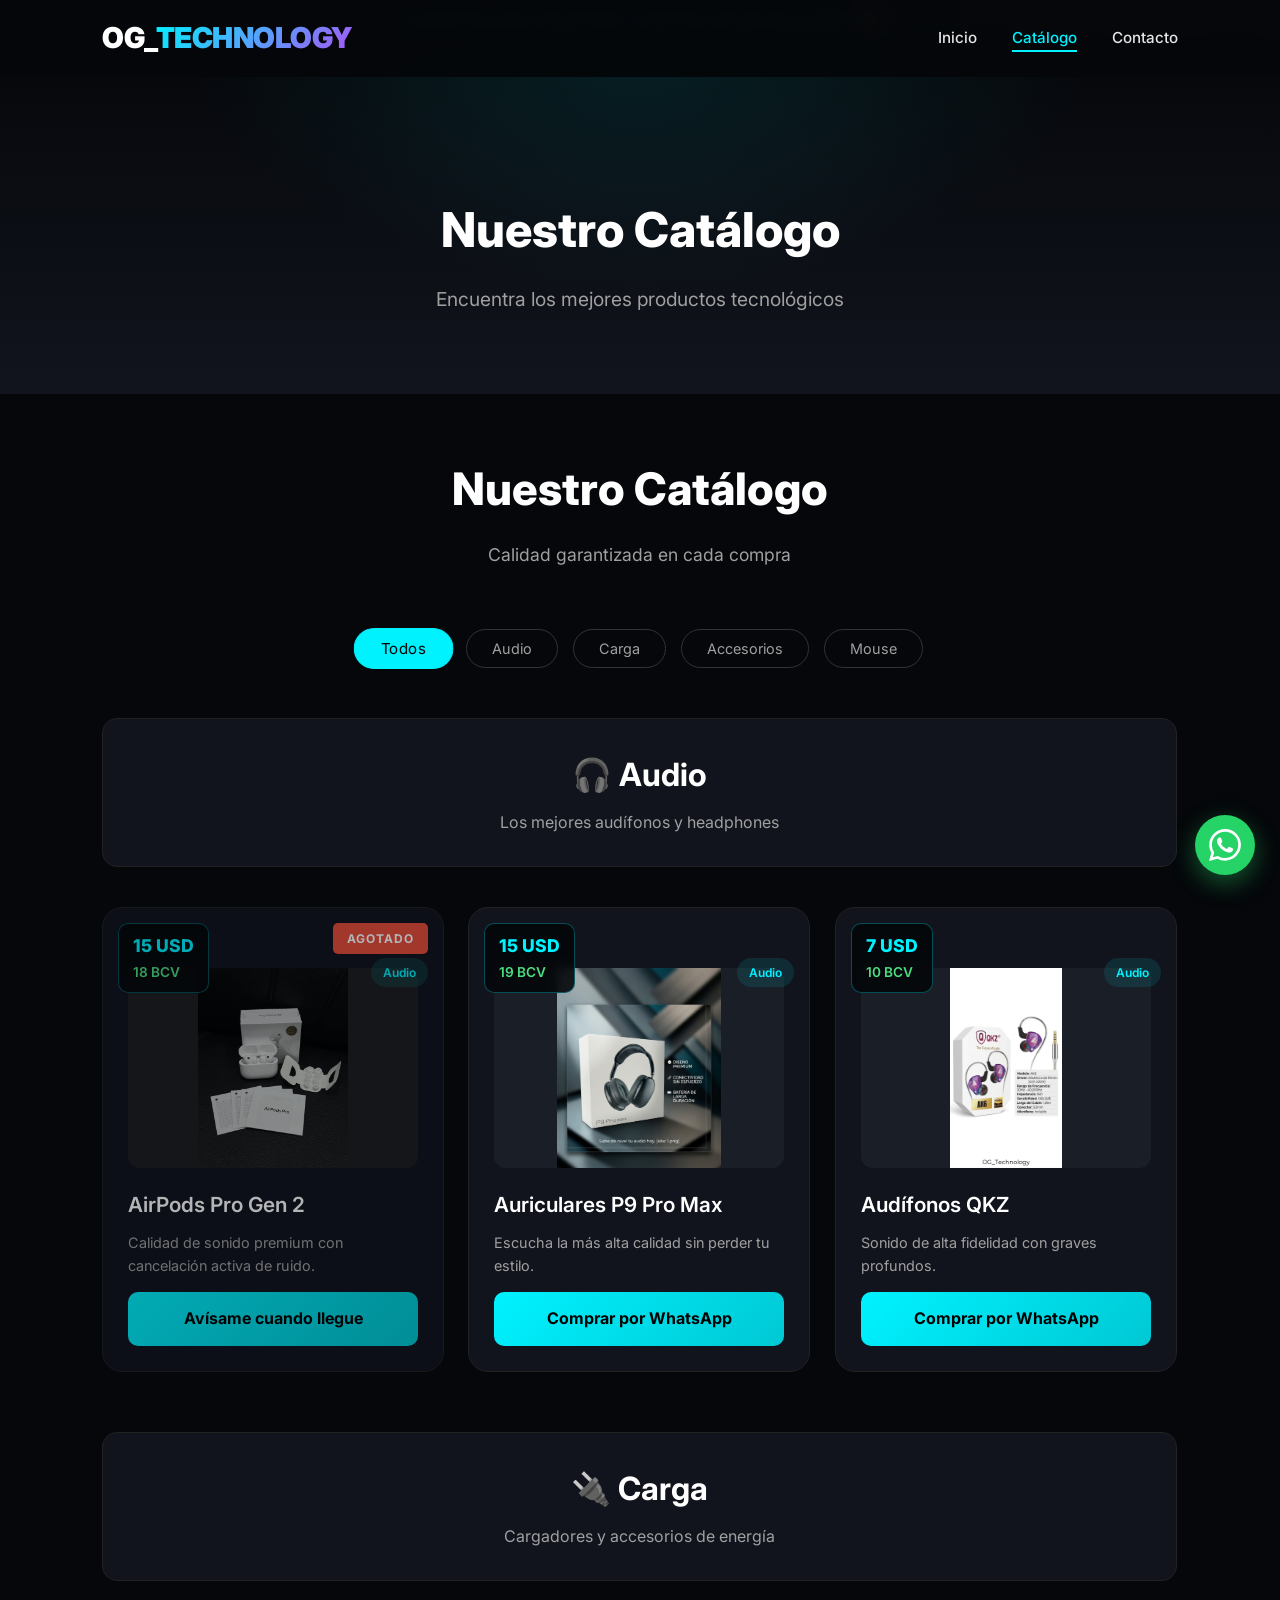
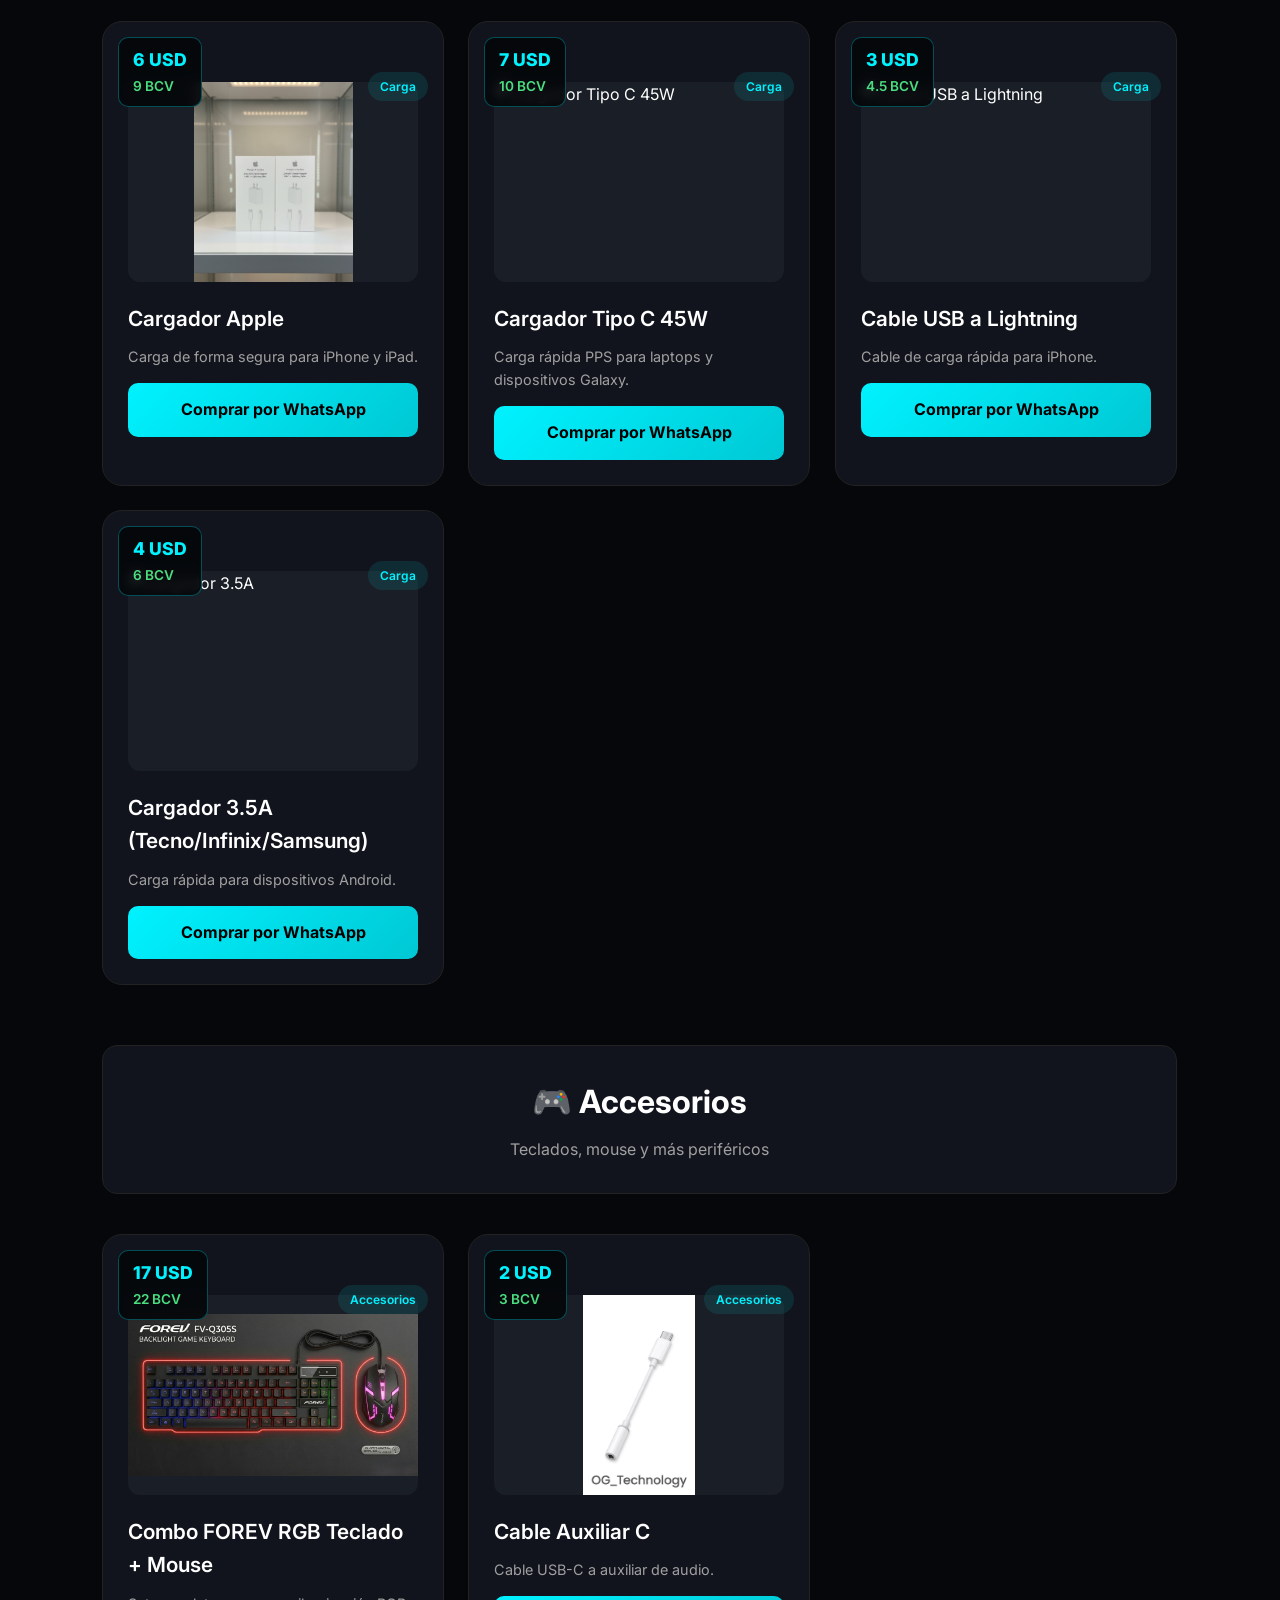
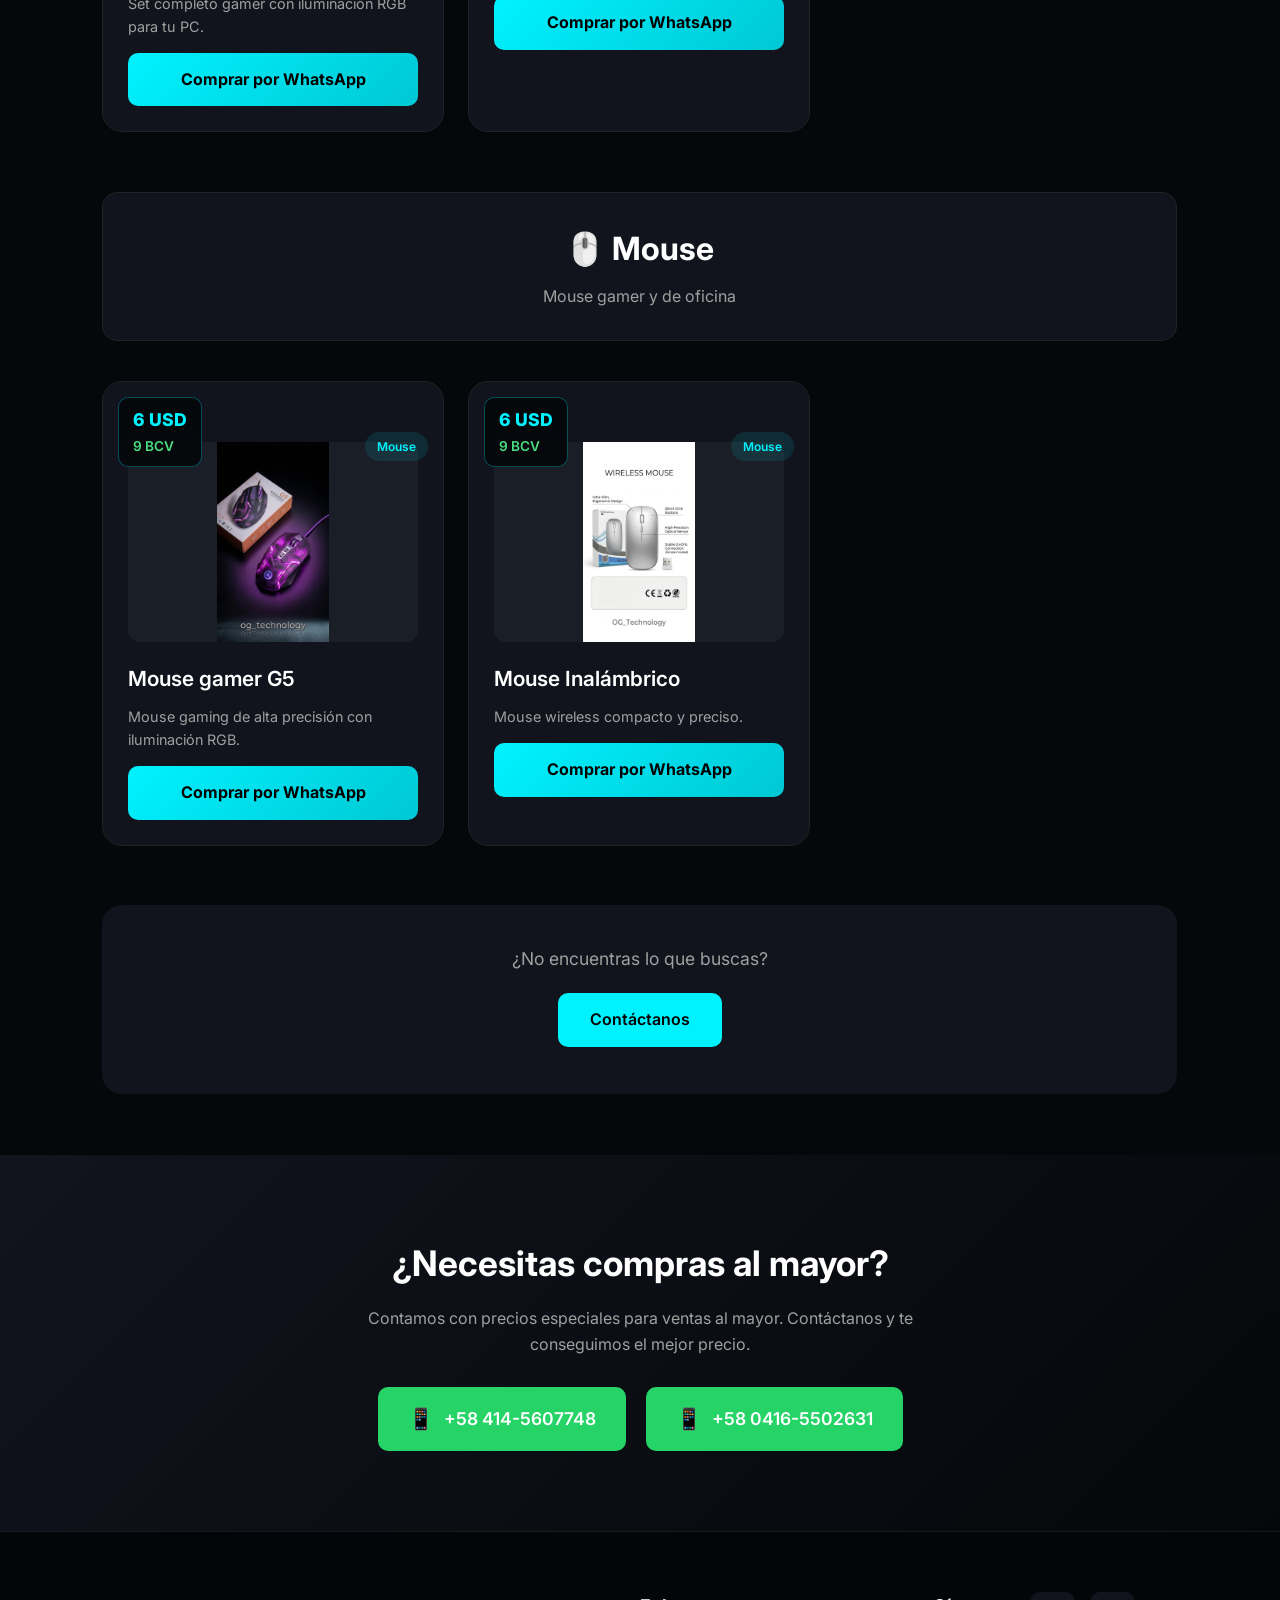
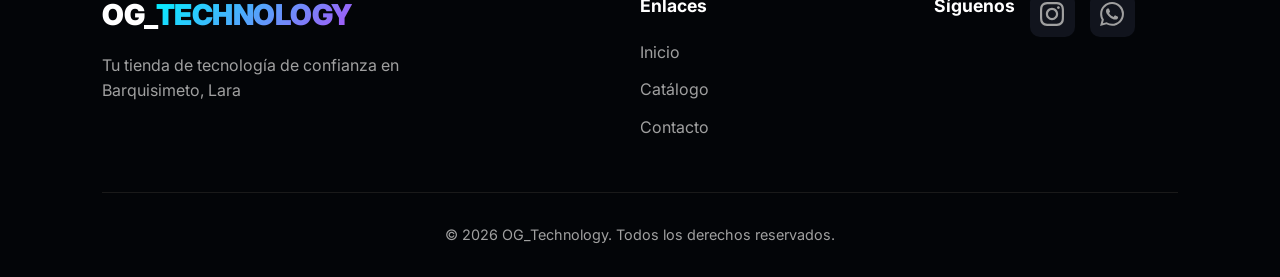
==== commit f3a232a7: "cambio" ====
--- a/catalogo.html
+++ b/catalogo.html
@@ -1,414 +1,449 @@
-<!DOCTYPE html>
-<html lang="es">
-<head>
-    <meta charset="UTF-8">
-    <meta name="viewport" content="width=device-width, initial-scale=1.0">
-    <meta name="description" content="OG_Technology - Catálogo de productos Apple. AirPods, audífonos, cargadores y más.">
-    <title>Catálogo | OG_Technology</title>
-    <link rel="stylesheet" href="style.css">
-    <link rel="preconnect" href="https://fonts.googleapis.com">
-    <link rel="preconnect" href="https://fonts.gstatic.com" crossorigin>
-    <link href="https://fonts.googleapis.com/css2?family=Inter:wght@400;600;800&display=swap" rel="stylesheet">
-</head>
-<body>
-
-    <div class="top-info">DISPONIBILIDAD INMEDIATA | ENVIOS A NIVEL NACIONAL 📦</div>
-
-    <nav class="navbar">
-        <a href="index.html" class="logo">OG_<span>TECHNOLOGY</span></a>
-        <ul class="nav-menu">
-            <li><a href="index.html" class="nav-link">Inicio</a></li>
-            <li><a href="catalogo.html" class="nav-link active">Catálogo</a></li>
-            <li><a href="contacto.html" class="nav-link">Contacto</a></li>
-        </ul>
-        <div class="hamburger">
-            <span class="bar"></span>
-            <span class="bar"></span>
-            <span class="bar"></span>
-        </div>
-    </nav>
-
-    <section class="page-header">
-        <div class="page-header-content">
-            <h1>Nuestro Catálogo</h1>
-            <p>Encuentra los mejores productos tecnológicos</p>
-        </div>
-    </section>
-
-    <section class="catalogo-section">
-        <div class="section-header reveal">
-            <h2>Nuestro Catálogo</h2>
-            <p>Calidad garantizada en cada compra</p>
-        </div>
-        
-        <div class="filtros reveal">
-            <button class="filter-btn active" data-filter="todos">Todos</button>
-            <button class="filter-btn" data-filter="audio">Audio</button>
-            <button class="filter-btn" data-filter="carga">Carga</button>
-            <button class="filter-btn" data-filter="accesorios">Accesorios</button>
-            <button class="filter-btn" data-filter="mouse">Mouse</button>
-        </div>
-
-        <div class="categoria-seccion reveal" id="audio">
-            <div class="categoria-titulo">
-                <h3>🎧 Audio</h3>
-                <p>Los mejores audífonos y headphones</p>
-            </div>
-            <div class="grid-productos">
-                <div class="producto-card agotado" data-categoria="audio">
-                    <img src="airpods pro 2.jpeg" alt="AirPods Pro Gen 2" class="producto-img" width="280" height="200" loading="lazy">
-                    <span class="badge-agotado">AGOTADO</span>
-                    <span class="categoria">Audio</span>
-                    <h3>AirPods Pro Gen 2</h3>
-                    <p>Calidad de sonido premium con cancelación activa de ruido.</p>
-                    <div class="precio-oferta">
-                        <span class="precio-usd">15 USD</span>
-                        <span class="precio-bcv">18 BCV</span>
-                    </div>
-                    <a href="https://wa.me/584145607748?text=Hola,%20quiero%20avisarme%20cuando%20lleguen%20los%20AirPods%20Pro%20Gen%202" class="btn-compra btn-agotado" target="_blank" rel="noopener noreferrer">Avísame cuando llegue</a>
-                </div>
-                <div class="producto-card" data-categoria="audio">
-                    <img src="P9.jpeg" alt="Audifonos P9 Pro Max" class="producto-img" width="280" height="200" loading="lazy">
-                    <span class="categoria">Audio</span>
-                    <h3>Auriculares P9 Pro Max</h3>
-                    <p>Escucha la más alta calidad sin perder tu estilo.</p>
-                    <div class="precio-oferta">
-                        <span class="precio-usd">15 USD</span>
-                        <span class="precio-bcv">19 BCV</span>
-                    </div>
-                    <a href="https://wa.me/584128499375?text=Hola,%20me%20interesan%20los%20Audifonos%20P9%20Pro%20Max" class="btn-compra" target="_blank" rel="noopener noreferrer">Comprar por WhatsApp</a>
-                </div>
-            </div>
-        </div>
-
-        <div class="categoria-seccion reveal" id="carga">
-            <div class="categoria-titulo">
-                <h3>🔌 Carga</h3>
-                <p>Cargadores y accesorios de energía</p>
-            </div>
-            <div class="grid-productos">
-                <div class="producto-card" data-categoria="carga">
-                    <img src="cargadores iphone.jpeg" alt="Cargador Apple" class="producto-img" width="280" height="200" loading="lazy">
-                    <span class="categoria">Carga</span>
-                    <h3>Cargador Apple</h3>
-                    <p>Carga de forma segura para iPhone y iPad.</p>
-                    <div class="precio-oferta">
-                        <span class="precio-usd">6 USD</span>
-                        <span class="precio-bcv">9 BCV</span>
-                    </div>
-                    <a href="https://wa.me/584128499375?text=Hola,%20me%20interesa%20el%20Cargador%20Apple" class="btn-compra" target="_blank" rel="noopener noreferrer">Comprar por WhatsApp</a>
-                </div>
-                <div class="producto-card" data-categoria="carga">
-                    <img src="Cargador de 45W Samsung.png" alt="Cargador Tipo C 45W" class="producto-img" width="280" height="200" loading="lazy">
-                    <span class="categoria">Carga</span>
-                    <h3>Cargador Tipo C 45W</h3>
-                    <p>Carga rápida PPS para laptops y dispositivos Galaxy.</p>
-                    <div class="precio-oferta">
-                        <span class="precio-usd">7 USD</span>
-                        <span class="precio-bcv">10 BCV</span>
-                    </div>
-                    <a href="https://wa.me/584128499375?text=Hola,%20me%20interesa%20el%20Cargador%20Tipo%20C%2045W" class="btn-compra" target="_blank" rel="noopener noreferrer">Comprar por WhatsApp</a>
-                </div>
-                <div class="producto-card" data-categoria="carga">
-                    <img src="Cargador USB-Lightning.png" alt="Cable USB a Lightning" class="producto-img" width="280" height="200" loading="lazy">
-                    <span class="categoria">Carga</span>
-                    <h3>Cable USB a Lightning</h3>
-                    <p>Cable de carga rápida para iPhone.</p>
-                    <div class="precio-oferta">
-                        <span class="precio-usd">3 USD</span>
-                        <span class="precio-bcv">4.5 BCV</span>
-                    </div>
-                    <a href="https://wa.me/584128499375?text=Hola,%20me%20interesa%20el%20Cable%20USB%20a%20Lightning" class="btn-compra" target="_blank" rel="noopener noreferrer">Comprar por WhatsApp</a>
-                </div>
-                <div class="producto-card" data-categoria="carga">
-                    <img src="Cargadores Fast Charge.jpeg" alt="Cargador 3.5A" class="producto-img" width="280" height="200" loading="lazy">
-                    <span class="categoria">Carga</span>
-                    <h3>Cargador 3.5A (Tecno/Infinix/Samsung)</h3>
-                    <p>Carga rápida para dispositivos Android.</p>
-                    <div class="precio-oferta">
-                        <span class="precio-usd">4 USD</span>
-                        <span class="precio-bcv">6 BCV</span>
-                    </div>
-                    <a href="https://wa.me/584145607748?text=Hola,%20me%20interesa%20el%20Cargador%203.5A" class="btn-compra" target="_blank" rel="noopener noreferrer">Comprar por WhatsApp</a>
-                </div>
-            </div>
-        </div>
-
-        <div class="categoria-seccion reveal" id="accesorios">
-            <div class="categoria-titulo">
-                <h3>🎮 Accesorios</h3>
-                <p>Teclados, mouse y más periféricos</p>
-            </div>
-            <div class="grid-productos">
-                <div class="producto-card" data-categoria="accesorios">
-                    <img src="COMBO DE MOUSE Y TECLADO.jpeg" alt="Combo Teclado y Mouse FOREV RGB" class="producto-img" width="280" height="200" loading="lazy">
-                    <span class="categoria">Accesorios</span>
-                    <h3>Combo FOREV RGB Teclado + Mouse</h3>
-                    <p>Set completo gamer con iluminación RGB para tu PC.</p>
-                    <div class="precio-oferta">
-                        <span class="precio-usd">17 USD</span>
-                        <span class="precio-bcv">22 BCV</span>
-                    </div>
-                    <a href="https://wa.me/584128499375?text=Hola,%20me%20interesa%20el%20Combo%20Teclado%20y%20Mouse%20FOREV%20RGB" class="btn-compra" target="_blank" rel="noopener noreferrer">Comprar por WhatsApp</a>
-                </div>
-            </div>
-        </div>
-
-        <div class="categoria-seccion reveal" id="mouse">
-            <div class="categoria-titulo">
-                <h3>🖱️ Mouse</h3>
-                <p>Mouse gamer y de oficina</p>
-            </div>
-            <div class="grid-productos">
-                <div class="producto-card" data-categoria="mouse">
-                    <img src="mouse G5.jpeg" alt="Mouse gamer G5" class="producto-img" width="280" height="200" loading="lazy">
-                    <span class="categoria">Mouse</span>
-                    <h3>Mouse gamer G5</h3>
-                    <p>Mouse gaming de alta precisión con iluminación RGB.</p>
-                    <div class="precio-oferta">
-                        <span class="precio-usd">6 USD</span>
-                        <span class="precio-bcv">9 BCV</span>
-                    </div>
-                    <a href="https://wa.me/584128499375?text=Hola,%20me%20interesa%20el%20Mouse%20G5" class="btn-compra" target="_blank" rel="noopener noreferrer">Comprar por WhatsApp</a>
-                </div>
-            </div>
-        </div>
-
-        <div class="more-products reveal">
-            <p>¿No encuentras lo que buscas?</p>
-            <a href="contacto.html" class="btn btn-primary">Contáctanos</a>
-        </div>
-    </section>
-
-    <section class="wholesale-section">
-        <div class="wholesale-content">
-            <h2>¿Necesitas compras al mayor?</h2>
-            <p>Contamos con precios especiales para ventas al mayor. Contáctanos y te conseguimos el mejor precio.</p>
-            <div class="wholesale-options">
-                <a href="https://wa.me/584145607748?text=Hola,%20me%20interesa%20comprar%20al%20mayor" class="btn btn-whatsapp" target="_blank" rel="noopener noreferrer">
-                    <span class="whatsapp-icon">📱</span>
-                    +58 414-5607748
-                </a>
-                <a href="https://wa.me/584165502631?text=Hola,%20me%20interesa%20comprar%20al%20mayor" class="btn btn-whatsapp" target="_blank" rel="noopener noreferrer">
-                    <span class="whatsapp-icon">📱</span>
-                    +58 0416-5502631
-                </a>
-            </div>
-        </div>
-    </section>
-
-    <footer class="footer">
-        <div class="footer-content">
-            <div class="footer-brand">
-                <a href="index.html" class="logo">OG_<span>TECHNOLOGY</span></a>
-                <p>Tu tienda de tecnología de confianza en Barquisimeto, Lara</p>
-            </div>
-            <div class="footer-links">
-                <h4>Enlaces</h4>
-                <a href="index.html">Inicio</a>
-                <a href="catalogo.html">Catálogo</a>
-                <a href="contacto.html">Contacto</a>
-            </div>
-            <div class="footer-social">
-                <h4>Síguenos</h4>
-                <a href="https://www.instagram.com/og_technologybq" target="_blank" rel="noopener noreferrer" aria-label="Instagram">
-                    <svg xmlns="http://www.w3.org/2000/svg" width="24" height="24" viewBox="0 0 24 24" fill="currentColor"><path d="M12 2.163c3.204 0 3.584.012 4.85.07 3.252.148 4.771 1.691 4.919 4.919.058 1.265.069 1.645.069 4.849 0 3.205-.012 3.584-.069 4.849-.149 3.225-1.664 4.771-4.919 4.919-1.266.058-1.644.07-4.85.07-3.204 0-3.584-.012-4.849-.07-3.26-.149-4.771-1.699-4.919-4.92-.058-1.265-.07-1.644-.07-4.849 0-3.204.013-3.583.07-4.849.149-3.227 1.664-4.771 4.919-4.919 1.266-.057 1.645-.069 4.849-.069zm0-2.163c-3.259 0-3.667.014-4.947.072-4.358.2-6.78 2.618-6.98 6.98-.059 1.281-.073 1.689-.073 4.948 0 3.259.014 3.668.072 4.948.2 4.358 2.618 6.78 6.98 6.98 1.281.058 1.689.072 4.948.072 3.259 0 3.668-.014 4.948-.072 4.354-.2 6.782-2.618 6.979-6.98.059-1.28.073-1.689.073-4.948 0-3.259-.014-3.667-.072-4.947-.196-4.354-2.617-6.78-6.979-6.98-1.281-.059-1.69-.073-4.949-.073zm0 5.838c-3.403 0-6.162 2.759-6.162 6.162s2.759 6.163 6.162 6.163 6.162-2.759 6.162-6.163c0-3.403-2.759-6.162-6.162-6.162zm0 10.162c-2.209 0-4-1.79-4-4 0-2.209 1.791-4 4-4s4 1.791 4 4c0 2.21-1.791 4-4 4zm6.406-11.845c-.796 0-1.441.645-1.441 1.44s.645 1.44 1.441 1.44c.795 0 1.439-.645 1.439-1.44s-.644-1.44-1.439-1.44z"/></svg>
-                </a>
-                <a href="https://wa.me/584128499375" target="_blank" rel="noopener noreferrer" aria-label="WhatsApp">
-                    <svg xmlns="http://www.w3.org/2000/svg" width="24" height="24" viewBox="0 0 24 24" fill="currentColor"><path d="M17.472 14.382c-.297-.149-1.758-.867-2.03-.967-.273-.099-.471-.148-.67.15-.197.297-.767.966-.94 1.164-.173.199-.347.223-.644.075-.297-.15-1.255-.463-2.39-1.475-.883-.788-1.48-1.761-1.653-2.059-.173-.297-.018-.458.13-.606.134-.133.298-.347.446-.52.149-.174.198-.298.298-.497.099-.198.05-.371-.025-.52-.075-.149-.669-1.612-.916-2.207-.242-.579-.487-.5-.669-.51-.173-.008-.371-.01-.57-.01-.198 0-.52.074-.792.372-.272.297-1.04 1.016-1.04 2.479 0 1.462 1.065 2.875 1.213 3.074.149.198 2.096 3.2 5.077 4.487.709.306 1.262.489 1.694.625.712.227 1.36.195 1.871.118.571-.085 1.758-.719 2.006-1.413.248-.694.248-1.289.173-1.413-.074-.124-.272-.198-.57-.347m-5.421 7.403h-.004a9.87 9.87 0 01-5.031-1.378l-.361-.214-3.741.982.998-3.648-.235-.374a9.86 9.86 0 01-1.51-5.26c.001-5.45 4.436-9.884 9.888-9.884 2.64 0 5.122 1.03 6.988 2.898a9.825 9.825 0 012.893 6.994c-.003 5.45-4.437 9.884-9.885 9.884m8.413-18.297A11.815 11.815 0 0012.05 0C5.495 0 .16 5.335.157 11.892c0 2.096.547 4.142 1.588 5.945L.057 24l6.305-1.654a11.882 11.882 0 005.683 1.448h.005c6.554 0 11.89-5.335 11.893-11.893a11.821 11.821 0 00-3.48-8.413z"/></svg>
-                </a>
-            </div>
-        </div>
-        <div class="footer-bottom">
-            <p>&copy; 2026 OG_Technology. Todos los derechos reservados.</p>
-        </div>
-    </footer>
-
-    <a href="https://wa.me/584128499375" class="whatsapp-float" target="_blank" rel="noopener noreferrer" aria-label="Contactar por WhatsApp">
-        <svg xmlns="http://www.w3.org/2000/svg" width="32" height="32" viewBox="0 0 24 24" fill="#fff"><path d="M17.472 14.382c-.297-.149-1.758-.867-2.03-.967-.273-.099-.471-.148-.67.15-.197.297-.767.966-.94 1.164-.173.199-.347.223-.644.075-.297-.15-1.255-.463-2.39-1.475-.883-.788-1.48-1.761-1.653-2.059-.173-.297-.018-.458.13-.606.134-.133.298-.347.446-.52.149-.174.198-.298.298-.497.099-.198.05-.371-.025-.52-.075-.149-.669-1.612-.916-2.207-.242-.579-.487-.5-.669-.51-.173-.008-.371-.01-.57-.01-.198 0-.52.074-.792.372-.272.297-1.04 1.016-1.04 2.479 0 1.462 1.065 2.875 1.213 3.074.149.198 2.096 3.2 5.077 4.487.709.306 1.262.489 1.694.625.712.227 1.36.195 1.871.118.571-.085 1.758-.719 2.006-1.413.248-.694.248-1.289.173-1.413-.074-.124-.272-.198-.57-.347m-5.421 7.403h-.004a9.87 9.87 0 01-5.031-1.378l-.361-.214-3.741.982.998-3.648-.235-.374a9.86 9.86 0 01-1.51-5.26c.001-5.45 4.436-9.884 9.888-9.884 2.64 0 5.122 1.03 6.988 2.898a9.825 9.825 0 012.893 6.994c-.003 5.45-4.437 9.884-9.885 9.884m8.413-18.297A11.815 11.815 0 0012.05 0C5.495 0 .16 5.335.157 11.892c0 2.096.547 4.142 1.588 5.945L.057 24l6.305-1.654a11.882 11.882 0 005.683 1.448h.005c6.554 0 11.89-5.335 11.893-11.893a11.821 11.821 0 00-3.48-8.413z"/></svg>
-    </a>
-
-    <div class="scroll-top" id="scrollTop" aria-label="Volver arriba">
-        <svg xmlns="http://www.w3.org/2000/svg" width="24" height="24" viewBox="0 0 24 24" fill="none" stroke="currentColor" stroke-width="2" stroke-linecap="round" stroke-linejoin="round"><polyline points="18 15 12 9 6 15"></polyline></svg>
-    </div>
-
-    <div id="imageModal" class="modal">
-        <span class="close">&times;</span>
-        <img class="modal-content" id="modalImg">
-    </div>
-
-    <div id="whatsappModal" class="whatsapp-modal">
-        <div class="whatsapp-modal-content">
-            <span class="whatsapp-modal-close">&times;</span>
-            <h3>Elige un vendedor</h3>
-            <p>Selecciona con quién quieres chatear</p>
-            <div class="whatsapp-options">
-                <a href="https://wa.me/584124527215?text=" class="whatsapp-option" data-producto="">
-                    <div class="avatar">👤</div>
-                    <div class="info">
-                        <span class="name">Kedwin</span>
-                        <span class="phone">+58 412-5267215</span>
-                    </div>
-                    <span class="whatsapp-icon">💬</span>
-                </a>
-                <a href="https://wa.me/584163467879?text=" class="whatsapp-option" data-producto="">
-                    <div class="avatar">👤</div>
-                    <div class="info">
-                        <span class="name">Darwin</span>
-                        <span class="phone">+58 416-3467879</span>
-                    </div>
-                    <span class="whatsapp-icon">💬</span>
-                </a>
-                <a href="https://wa.me/584162074408?text=" class="whatsapp-option" data-producto="">
-                    <div class="avatar">👤</div>
-                    <div class="info">
-                        <span class="name">Roy</span>
-                        <span class="phone">+58 416-2074408</span>
-                    </div>
-                    <span class="whatsapp-icon">💬</span>
-                </a>
-                <a href="https://wa.me/584128499375?text=" class="whatsapp-option" data-producto="">
-                    <div class="avatar">👤</div>
-                    <div class="info">
-                        <span class="name">Joisberth</span>
-                        <span class="phone">+58 412-8499375</span>
-                    </div>
-                    <span class="whatsapp-icon">💬</span>
-                </a>
-            </div>
-        </div>
-    </div>
-
-    <script>
-        const modal = document.getElementById("imageModal");
-        const modalImg = document.getElementById("modalImg");
-        const images = document.querySelectorAll(".producto-img");
-        const closeBtn = document.querySelector(".close");
-
-        images.forEach(img => {
-            img.addEventListener("click", () => {
-                modal.style.display = "flex";
-                modalImg.src = img.src;
-            });
-        });
-
-        closeBtn.addEventListener("click", () => {
-            modal.style.display = "none";
-        });
-
-        modal.addEventListener("click", (event) => {
-            if (event.target === modal) {
-                modal.style.display = "none";
-            }
-        });
-
-        document.addEventListener("keydown", (event) => {
-            if (event.key === "Escape" && modal.style.display === "flex") {
-                modal.style.display = "none";
-            }
-        });
-
-        const hamburger = document.querySelector(".hamburger");
-        const navMenu = document.querySelector(".nav-menu");
-
-        hamburger.addEventListener("click", () => {
-            hamburger.classList.toggle("active");
-            navMenu.classList.toggle("active");
-        });
-
-        document.querySelectorAll(".nav-link").forEach(n => n.addEventListener("click", () => {
-            hamburger.classList.remove("active");
-            navMenu.classList.remove("active");
-        }));
-
-        window.addEventListener("scroll", () => {
-            const navbar = document.querySelector(".navbar");
-            navbar.classList.toggle("scrolled", window.scrollY > 50);
-            
-            const scrollTop = document.getElementById("scrollTop");
-            if (window.scrollY > 300) {
-                scrollTop.classList.add("visible");
-            } else {
-                scrollTop.classList.remove("visible");
-            }
-        });
-
-        document.getElementById("scrollTop").addEventListener("click", () => {
-            window.scrollTo({ top: 0, behavior: "smooth" });
-        });
-
-        const observerOptions = {
-            threshold: 0.1,
-            rootMargin: "0px 0px -50px 0px"
-        };
-
-        const observer = new IntersectionObserver((entries) => {
-            entries.forEach(entry => {
-                if (entry.isIntersecting) {
-                    entry.target.classList.add("active");
-                }
-            });
-        }, observerOptions);
-
-        document.querySelectorAll(".reveal").forEach(el => {
-            observer.observe(el);
-        });
-
-        const filterBtns = document.querySelectorAll(".filter-btn");
-        const categorias = document.querySelectorAll(".categoria-seccion");
-
-        filterBtns.forEach(btn => {
-            btn.addEventListener("click", () => {
-                const filter = btn.dataset.filter;
-
-                filterBtns.forEach(b => b.classList.remove("active"));
-                btn.classList.add("active");
-
-                categorias.forEach(cat => {
-                    if (filter === "todos" || cat.id === filter) {
-                        cat.style.display = "block";
-                    } else {
-                        cat.style.display = "none";
-                    }
-                });
-            });
-        });
-
-        // Modal de selección de WhatsApp
-        const whatsappModal = document.getElementById("whatsappModal");
-        const whatsappModalClose = document.querySelector(".whatsapp-modal-close");
-        const btnCompra = document.querySelectorAll(".btn-compra:not(.btn-agotado)");
-
-        btnCompra.forEach(btn => {
-            btn.addEventListener("click", function(e) {
-                e.preventDefault();
-                const producto = this.closest(".producto-card").querySelector("h3").textContent;
-                const mensaje = "Hola, me interesa el producto: " + producto;
-                
-                document.querySelectorAll(".whatsapp-option").forEach(option => {
-                    option.href = option.href + encodeURIComponent(mensaje);
-                });
-                
-                whatsappModal.style.display = "flex";
-            });
-        });
-
-        whatsappModalClose.addEventListener("click", () => {
-            whatsappModal.style.display = "none";
-        });
-
-        whatsappModal.addEventListener("click", (event) => {
-            if (event.target === whatsappModal) {
-                whatsappModal.style.display = "none";
-            }
-        });
-
-        document.addEventListener("keydown", (event) => {
-            if (event.key === "Escape" && whatsappModal.style.display === "flex") {
-                whatsappModal.style.display = "none";
-            }
-        });
-    </script>
-
-</body>
-</html>
+<!DOCTYPE html>
+<html lang="es">
+<head>
+    <meta charset="UTF-8">
+    <meta name="viewport" content="width=device-width, initial-scale=1.0">
+    <meta name="description" content="OG_Technology - Catálogo de productos Apple. AirPods, audífonos, cargadores y más.">
+    <title>Catálogo | OG_Technology</title>
+    <link rel="stylesheet" href="style.css">
+    <link rel="preconnect" href="https://fonts.googleapis.com">
+    <link rel="preconnect" href="https://fonts.gstatic.com" crossorigin>
+    <link href="https://fonts.googleapis.com/css2?family=Inter:wght@400;600;800&display=swap" rel="stylesheet">
+</head>
+<body>
+
+    <div class="top-info">DISPONIBILIDAD INMEDIATA | ENVIOS A NIVEL NACIONAL 📦</div>
+
+    <nav class="navbar">
+        <a href="index.html" class="logo">OG_<span>TECHNOLOGY</span></a>
+        <ul class="nav-menu">
+            <li><a href="index.html" class="nav-link">Inicio</a></li>
+            <li><a href="catalogo.html" class="nav-link active">Catálogo</a></li>
+            <li><a href="contacto.html" class="nav-link">Contacto</a></li>
+        </ul>
+        <div class="hamburger">
+            <span class="bar"></span>
+            <span class="bar"></span>
+            <span class="bar"></span>
+        </div>
+    </nav>
+
+    <section class="page-header">
+        <div class="page-header-content">
+            <h1>Nuestro Catálogo</h1>
+            <p>Encuentra los mejores productos tecnológicos</p>
+        </div>
+    </section>
+
+    <section class="catalogo-section">
+        <div class="section-header reveal">
+            <h2>Nuestro Catálogo</h2>
+            <p>Calidad garantizada en cada compra</p>
+        </div>
+        
+        <div class="filtros reveal">
+            <button class="filter-btn active" data-filter="todos">Todos</button>
+            <button class="filter-btn" data-filter="audio">Audio</button>
+            <button class="filter-btn" data-filter="carga">Carga</button>
+            <button class="filter-btn" data-filter="accesorios">Accesorios</button>
+            <button class="filter-btn" data-filter="mouse">Mouse</button>
+        </div>
+
+        <div class="categoria-seccion reveal" id="audio">
+            <div class="categoria-titulo">
+                <h3>🎧 Audio</h3>
+                <p>Los mejores audífonos y headphones</p>
+            </div>
+            <div class="grid-productos">
+                <div class="producto-card agotado" data-categoria="audio">
+                    <img src="airpods pro 2.jpeg" alt="AirPods Pro Gen 2" class="producto-img" width="280" height="200" loading="lazy">
+                    <span class="badge-agotado">AGOTADO</span>
+                    <span class="categoria">Audio</span>
+                    <h3>AirPods Pro Gen 2</h3>
+                    <p>Calidad de sonido premium con cancelación activa de ruido.</p>
+                    <div class="precio-oferta">
+                        <span class="precio-usd">15 USD</span>
+                        <span class="precio-bcv">18 BCV</span>
+                    </div>
+                    <a href="comprar.html?producto=AirPods%20Pro%20Gen%202&precio=15%20USD%20/%2018%20BCV" class="btn-compra btn-agotado" target="_blank">Avísame cuando llegue</a>
+                </div>
+                <div class="producto-card" data-categoria="audio">
+                    <img src="P9.jpeg" alt="Audifonos P9 Pro Max" class="producto-img" width="280" height="200" loading="lazy">
+                    <span class="categoria">Audio</span>
+                    <h3>Auriculares P9 Pro Max</h3>
+                    <p>Escucha la más alta calidad sin perder tu estilo.</p>
+                    <div class="precio-oferta">
+                        <span class="precio-usd">15 USD</span>
+                        <span class="precio-bcv">19 BCV</span>
+                    </div>
+                    <a href="comprar.html?producto=Auriculares%20P9%20Pro%20Max&precio=15%20USD%20/%2019%20BCV" class="btn-compra" target="_blank">Comprar por WhatsApp</a>
+                </div>
+                <div class="producto-card" data-categoria="audio">
+                    <img src="audifonos QKZ.jpeg" alt="Audífonos QKZ" class="producto-img" width="280" height="200" loading="lazy">
+                    <span class="categoria">Audio</span>
+                    <h3>Audífonos QKZ</h3>
+                    <p>Sonido de alta fidelidad con graves profundos.</p>
+                    <div class="precio-oferta">
+                        <span class="precio-usd">7 USD</span>
+                        <span class="precio-bcv">10 BCV</span>
+                    </div>
+                    <a href="comprar.html?producto=Audifonos%20QKZ&precio=8%20USD%20/%2012%20BCV" class="btn-compra" target="_blank">Comprar por WhatsApp</a>
+                </div>
+            </div>
+        </div>
+
+        <div class="categoria-seccion reveal" id="carga">
+            <div class="categoria-titulo">
+                <h3>🔌 Carga</h3>
+                <p>Cargadores y accesorios de energía</p>
+            </div>
+            <div class="grid-productos">
+                <div class="producto-card" data-categoria="carga">
+                    <img src="cargadores iphone.jpeg" alt="Cargador Apple" class="producto-img" width="280" height="200" loading="lazy">
+                    <span class="categoria">Carga</span>
+                    <h3>Cargador Apple</h3>
+                    <p>Carga de forma segura para iPhone y iPad.</p>
+                    <div class="precio-oferta">
+                        <span class="precio-usd">6 USD</span>
+                        <span class="precio-bcv">9 BCV</span>
+                    </div>
+                    <a href="comprar.html?producto=Cargador%20Apple&precio=6%20USD%20/%209%20BCV" class="btn-compra" target="_blank">Comprar por WhatsApp</a>
+                </div>
+                <div class="producto-card" data-categoria="carga">
+                    <img src="Cargador de 45W Samsung.png" alt="Cargador Tipo C 45W" class="producto-img" width="280" height="200" loading="lazy">
+                    <span class="categoria">Carga</span>
+                    <h3>Cargador Tipo C 45W</h3>
+                    <p>Carga rápida PPS para laptops y dispositivos Galaxy.</p>
+                    <div class="precio-oferta">
+                        <span class="precio-usd">7 USD</span>
+                        <span class="precio-bcv">10 BCV</span>
+                    </div>
+                    <a href="comprar.html?producto=Cargador%20Tipo%20C%2045W&precio=7%20USD%20/%2010%20BCV" class="btn-compra" target="_blank">Comprar por WhatsApp</a>
+                </div>
+                <div class="producto-card" data-categoria="carga">
+                    <img src="Cargador USB-Lightning.png" alt="Cable USB a Lightning" class="producto-img" width="280" height="200" loading="lazy">
+                    <span class="categoria">Carga</span>
+                    <h3>Cable USB a Lightning</h3>
+                    <p>Cable de carga rápida para iPhone.</p>
+                    <div class="precio-oferta">
+                        <span class="precio-usd">3 USD</span>
+                        <span class="precio-bcv">4.5 BCV</span>
+                    </div>
+                    <a href="comprar.html?producto=Cable%20USB%20a%20Lightning&precio=3%20USD%20/%204.5%20BCV" class="btn-compra" target="_blank">Comprar por WhatsApp</a>
+                </div>
+                <div class="producto-card" data-categoria="carga">
+                    <img src="Cargadores Fast Charge.jpeg" alt="Cargador 3.5A" class="producto-img" width="280" height="200" loading="lazy">
+                    <span class="categoria">Carga</span>
+                    <h3>Cargador 3.5A (Tecno/Infinix/Samsung)</h3>
+                    <p>Carga rápida para dispositivos Android.</p>
+                    <div class="precio-oferta">
+                        <span class="precio-usd">4 USD</span>
+                        <span class="precio-bcv">6 BCV</span>
+                    </div>
+                    <a href="comprar.html?producto=Cargador%203.5A%20(Tecno/Infinix/Samsung)&precio=4%20USD%20/%206%20BCV" class="btn-compra" target="_blank">Comprar por WhatsApp</a>
+                </div>
+            </div>
+        </div>
+
+        <div class="categoria-seccion reveal" id="accesorios">
+            <div class="categoria-titulo">
+                <h3>🎮 Accesorios</h3>
+                <p>Teclados, mouse y más periféricos</p>
+            </div>
+            <div class="grid-productos">
+                <div class="producto-card" data-categoria="accesorios">
+                    <img src="COMBO DE MOUSE Y TECLADO.jpeg" alt="Combo Teclado y Mouse FOREV RGB" class="producto-img" width="280" height="200" loading="lazy">
+                    <span class="categoria">Accesorios</span>
+                    <h3>Combo FOREV RGB Teclado + Mouse</h3>
+                    <p>Set completo gamer con iluminación RGB para tu PC.</p>
+                    <div class="precio-oferta">
+                        <span class="precio-usd">17 USD</span>
+                        <span class="precio-bcv">22 BCV</span>
+                    </div>
+                    <a href="comprar.html?producto=Combo%20FOREV%20RGB%20Teclado%20+%20Mouse&precio=17%20USD%20/%2022%20BCV" class="btn-compra" target="_blank">Comprar por WhatsApp</a>
+                </div>
+                <div class="producto-card" data-categoria="accesorios">
+                    <img src="AUXILIAR C.jpeg" alt="Cable Auxiliar C" class="producto-img" width="280" height="200" loading="lazy">
+                    <span class="categoria">Accesorios</span>
+                    <h3>Cable Auxiliar C</h3>
+                    <p>Cable USB-C a auxiliar de audio.</p>
+                    <div class="precio-oferta">
+                        <span class="precio-usd">2 USD</span>
+                        <span class="precio-bcv">3 BCV</span>
+                    </div>
+                    <a href="comprar.html?producto=Cable%20Auxiliar%20C&precio=3%20USD%20/%205%20BCV" class="btn-compra" target="_blank">Comprar por WhatsApp</a>
+                </div>
+            </div>
+        </div>
+
+        <div class="categoria-seccion reveal" id="mouse">
+            <div class="categoria-titulo">
+                <h3>🖱️ Mouse</h3>
+                <p>Mouse gamer y de oficina</p>
+            </div>
+            <div class="grid-productos">
+                <div class="producto-card" data-categoria="mouse">
+                    <img src="mouse G5.jpeg" alt="Mouse gamer G5" class="producto-img" width="280" height="200" loading="lazy">
+                    <span class="categoria">Mouse</span>
+                    <h3>Mouse gamer G5</h3>
+                    <p>Mouse gaming de alta precisión con iluminación RGB.</p>
+                    <div class="precio-oferta">
+                        <span class="precio-usd">6 USD</span>
+                        <span class="precio-bcv">9 BCV</span>
+                    </div>
+                    <a href="comprar.html?producto=Mouse%20Gamer%20G5&precio=6%20USD%20/%209%20BCV" class="btn-compra" target="_blank">Comprar por WhatsApp</a>
+                </div>
+                <div class="producto-card" data-categoria="mouse">
+                    <img src="MOUSE INALAMBRICO.jpeg" alt="Mouse Inalámbrico" class="producto-img" width="280" height="200" loading="lazy">
+                    <span class="categoria">Mouse</span>
+                    <h3>Mouse Inalámbrico</h3>
+                    <p>Mouse wireless compacto y preciso.</p>
+                    <div class="precio-oferta">
+                        <span class="precio-usd">6 USD</span>
+                        <span class="precio-bcv">9 BCV</span>
+                    </div>
+                    <a href="comprar.html?producto=Mouse%20Inalam&precio=5%20USD%20/%208%20BCV" class="btn-compra" target="_blank">Comprar por WhatsApp</a>
+                </div>
+            </div>
+        </div>
+
+        <div class="more-products reveal">
+            <p>¿No encuentras lo que buscas?</p>
+            <a href="contacto.html" class="btn btn-primary">Contáctanos</a>
+        </div>
+    </section>
+
+    <section class="wholesale-section">
+        <div class="wholesale-content">
+            <h2>¿Necesitas compras al mayor?</h2>
+            <p>Contamos con precios especiales para ventas al mayor. Contáctanos y te conseguimos el mejor precio.</p>
+            <div class="wholesale-options">
+                <a href="https://wa.me/584145607748?text=Hola,%20me%20interesa%20comprar%20al%20mayor" class="btn btn-whatsapp" target="_blank" rel="noopener noreferrer">
+                    <span class="whatsapp-icon">📱</span>
+                    +58 414-5607748
+                </a>
+                <a href="https://wa.me/584165502631?text=Hola,%20me%20interesa%20comprar%20al%20mayor" class="btn btn-whatsapp" target="_blank" rel="noopener noreferrer">
+                    <span class="whatsapp-icon">📱</span>
+                    +58 0416-5502631
+                </a>
+            </div>
+        </div>
+    </section>
+
+    <footer class="footer">
+        <div class="footer-content">
+            <div class="footer-brand">
+                <a href="index.html" class="logo">OG_<span>TECHNOLOGY</span></a>
+                <p>Tu tienda de tecnología de confianza en Barquisimeto, Lara</p>
+            </div>
+            <div class="footer-links">
+                <h4>Enlaces</h4>
+                <a href="index.html">Inicio</a>
+                <a href="catalogo.html">Catálogo</a>
+                <a href="contacto.html">Contacto</a>
+            </div>
+            <div class="footer-social">
+                <h4>Síguenos</h4>
+                <a href="https://www.instagram.com/og_technologybq" target="_blank" rel="noopener noreferrer" aria-label="Instagram">
+                    <svg xmlns="http://www.w3.org/2000/svg" width="24" height="24" viewBox="0 0 24 24" fill="currentColor"><path d="M12 2.163c3.204 0 3.584.012 4.85.07 3.252.148 4.771 1.691 4.919 4.919.058 1.265.069 1.645.069 4.849 0 3.205-.012 3.584-.069 4.849-.149 3.225-1.664 4.771-4.919 4.919-1.266.058-1.644.07-4.85.07-3.204 0-3.584-.012-4.849-.07-3.26-.149-4.771-1.699-4.919-4.92-.058-1.265-.07-1.644-.07-4.849 0-3.204.013-3.583.07-4.849.149-3.227 1.664-4.771 4.919-4.919 1.266-.057 1.645-.069 4.849-.069zm0-2.163c-3.259 0-3.667.014-4.947.072-4.358.2-6.78 2.618-6.98 6.98-.059 1.281-.073 1.689-.073 4.948 0 3.259.014 3.668.072 4.948.2 4.358 2.618 6.78 6.98 6.98 1.281.058 1.689.072 4.948.072 3.259 0 3.668-.014 4.948-.072 4.354-.2 6.782-2.618 6.979-6.98.059-1.28.073-1.689.073-4.948 0-3.259-.014-3.667-.072-4.947-.196-4.354-2.617-6.78-6.979-6.98-1.281-.059-1.69-.073-4.949-.073zm0 5.838c-3.403 0-6.162 2.759-6.162 6.162s2.759 6.163 6.162 6.163 6.162-2.759 6.162-6.163c0-3.403-2.759-6.162-6.162-6.162zm0 10.162c-2.209 0-4-1.79-4-4 0-2.209 1.791-4 4-4s4 1.791 4 4c0 2.21-1.791 4-4 4zm6.406-11.845c-.796 0-1.441.645-1.441 1.44s.645 1.44 1.441 1.44c.795 0 1.439-.645 1.439-1.44s-.644-1.44-1.439-1.44z"/></svg>
+                </a>
+                <a href="https://wa.me/584128499375" target="_blank" rel="noopener noreferrer" aria-label="WhatsApp">
+                    <svg xmlns="http://www.w3.org/2000/svg" width="24" height="24" viewBox="0 0 24 24" fill="currentColor"><path d="M17.472 14.382c-.297-.149-1.758-.867-2.03-.967-.273-.099-.471-.148-.67.15-.197.297-.767.966-.94 1.164-.173.199-.347.223-.644.075-.297-.15-1.255-.463-2.39-1.475-.883-.788-1.48-1.761-1.653-2.059-.173-.297-.018-.458.13-.606.134-.133.298-.347.446-.52.149-.174.198-.298.298-.497.099-.198.05-.371-.025-.52-.075-.149-.669-1.612-.916-2.207-.242-.579-.487-.5-.669-.51-.173-.008-.371-.01-.57-.01-.198 0-.52.074-.792.372-.272.297-1.04 1.016-1.04 2.479 0 1.462 1.065 2.875 1.213 3.074.149.198 2.096 3.2 5.077 4.487.709.306 1.262.489 1.694.625.712.227 1.36.195 1.871.118.571-.085 1.758-.719 2.006-1.413.248-.694.248-1.289.173-1.413-.074-.124-.272-.198-.57-.347m-5.421 7.403h-.004a9.87 9.87 0 01-5.031-1.378l-.361-.214-3.741.982.998-3.648-.235-.374a9.86 9.86 0 01-1.51-5.26c.001-5.45 4.436-9.884 9.888-9.884 2.64 0 5.122 1.03 6.988 2.898a9.825 9.825 0 012.893 6.994c-.003 5.45-4.437 9.884-9.885 9.884m8.413-18.297A11.815 11.815 0 0012.05 0C5.495 0 .16 5.335.157 11.892c0 2.096.547 4.142 1.588 5.945L.057 24l6.305-1.654a11.882 11.882 0 005.683 1.448h.005c6.554 0 11.89-5.335 11.893-11.893a11.821 11.821 0 00-3.48-8.413z"/></svg>
+                </a>
+            </div>
+        </div>
+        <div class="footer-bottom">
+            <p>&copy; 2026 OG_Technology. Todos los derechos reservados.</p>
+        </div>
+    </footer>
+
+    <a href="https://wa.me/584128499375" class="whatsapp-float" target="_blank" rel="noopener noreferrer" aria-label="Contactar por WhatsApp">
+        <svg xmlns="http://www.w3.org/2000/svg" width="32" height="32" viewBox="0 0 24 24" fill="#fff"><path d="M17.472 14.382c-.297-.149-1.758-.867-2.03-.967-.273-.099-.471-.148-.67.15-.197.297-.767.966-.94 1.164-.173.199-.347.223-.644.075-.297-.15-1.255-.463-2.39-1.475-.883-.788-1.48-1.761-1.653-2.059-.173-.297-.018-.458.13-.606.134-.133.298-.347.446-.52.149-.174.198-.298.298-.497.099-.198.05-.371-.025-.52-.075-.149-.669-1.612-.916-2.207-.242-.579-.487-.5-.669-.51-.173-.008-.371-.01-.57-.01-.198 0-.52.074-.792.372-.272.297-1.04 1.016-1.04 2.479 0 1.462 1.065 2.875 1.213 3.074.149.198 2.096 3.2 5.077 4.487.709.306 1.262.489 1.694.625.712.227 1.36.195 1.871.118.571-.085 1.758-.719 2.006-1.413.248-.694.248-1.289.173-1.413-.074-.124-.272-.198-.57-.347m-5.421 7.403h-.004a9.87 9.87 0 01-5.031-1.378l-.361-.214-3.741.982.998-3.648-.235-.374a9.86 9.86 0 01-1.51-5.26c.001-5.45 4.436-9.884 9.888-9.884 2.64 0 5.122 1.03 6.988 2.898a9.825 9.825 0 012.893 6.994c-.003 5.45-4.437 9.884-9.885 9.884m8.413-18.297A11.815 11.815 0 0012.05 0C5.495 0 .16 5.335.157 11.892c0 2.096.547 4.142 1.588 5.945L.057 24l6.305-1.654a11.882 11.882 0 005.683 1.448h.005c6.554 0 11.89-5.335 11.893-11.893a11.821 11.821 0 00-3.48-8.413z"/></svg>
+    </a>
+
+    <div class="scroll-top" id="scrollTop" aria-label="Volver arriba">
+        <svg xmlns="http://www.w3.org/2000/svg" width="24" height="24" viewBox="0 0 24 24" fill="none" stroke="currentColor" stroke-width="2" stroke-linecap="round" stroke-linejoin="round"><polyline points="18 15 12 9 6 15"></polyline></svg>
+    </div>
+
+    <div id="imageModal" class="modal">
+        <span class="close">&times;</span>
+        <img class="modal-content" id="modalImg">
+    </div>
+
+    <div id="whatsappModal" class="whatsapp-modal">
+        <div class="whatsapp-modal-content">
+            <span class="whatsapp-modal-close">&times;</span>
+            <h3>Elige un vendedor</h3>
+            <p>Selecciona con quién quieres chatear</p>
+            <div class="whatsapp-options">
+                <a href="https://wa.me/58412526
+                7215?text=" class="whatsapp-option" data-producto="">
+                    <div class="avatar">👤</div>
+                    <div class="info">
+                        <span class="name">Kedwin</span>
+                        <span class="phone">+58 412-5267215</span>
+                    </div>
+                    <span class="whatsapp-icon">💬</span>
+                </a>
+                <a href="https://wa.me/584163467879?text=" class="whatsapp-option" data-producto="">
+                    <div class="avatar">👤</div>
+                    <div class="info">
+                        <span class="name">Darwin</span>
+                        <span class="phone">+58 416-3467879</span>
+                    </div>
+                    <span class="whatsapp-icon">💬</span>
+                </a>
+                <a href="https://wa.me/584162074408?text=" class="whatsapp-option" data-producto="">
+                    <div class="avatar">👤</div>
+                    <div class="info">
+                        <span class="name">Roy</span>
+                        <span class="phone">+58 416-2074408</span>
+                    </div>
+                    <span class="whatsapp-icon">💬</span>
+                </a>
+                <a href="https://wa.me/584128499375?text=" class="whatsapp-option" data-producto="">
+                    <div class="avatar">👤</div>
+                    <div class="info">
+                        <span class="name">Joisberth</span>
+                        <span class="phone">+58 412-8499375</span>
+                    </div>
+                    <span class="whatsapp-icon">💬</span>
+                </a>
+            </div>
+        </div>
+    </div>
+
+    <script>
+        const modal = document.getElementById("imageModal");
+        const modalImg = document.getElementById("modalImg");
+        const images = document.querySelectorAll(".producto-img");
+        const closeBtn = document.querySelector(".close");
+
+        images.forEach(img => {
+            img.addEventListener("click", () => {
+                modal.style.display = "flex";
+                modalImg.src = img.src;
+            });
+        });
+
+        closeBtn.addEventListener("click", () => {
+            modal.style.display = "none";
+        });
+
+        modal.addEventListener("click", (event) => {
+            if (event.target === modal) {
+                modal.style.display = "none";
+            }
+        });
+
+        document.addEventListener("keydown", (event) => {
+            if (event.key === "Escape" && modal.style.display === "flex") {
+                modal.style.display = "none";
+            }
+        });
+
+        const hamburger = document.querySelector(".hamburger");
+        const navMenu = document.querySelector(".nav-menu");
+
+        hamburger.addEventListener("click", () => {
+            hamburger.classList.toggle("active");
+            navMenu.classList.toggle("active");
+        });
+
+        document.querySelectorAll(".nav-link").forEach(n => n.addEventListener("click", () => {
+            hamburger.classList.remove("active");
+            navMenu.classList.remove("active");
+        }));
+
+        window.addEventListener("scroll", () => {
+            const navbar = document.querySelector(".navbar");
+            navbar.classList.toggle("scrolled", window.scrollY > 50);
+            
+            const scrollTop = document.getElementById("scrollTop");
+            if (window.scrollY > 300) {
+                scrollTop.classList.add("visible");
+            } else {
+                scrollTop.classList.remove("visible");
+            }
+        });
+
+        document.getElementById("scrollTop").addEventListener("click", () => {
+            window.scrollTo({ top: 0, behavior: "smooth" });
+        });
+
+        const observerOptions = {
+            threshold: 0.1,
+            rootMargin: "0px 0px -50px 0px"
+        };
+
+        const observer = new IntersectionObserver((entries) => {
+            entries.forEach(entry => {
+                if (entry.isIntersecting) {
+                    entry.target.classList.add("active");
+                }
+            });
+        }, observerOptions);
+
+        document.querySelectorAll(".reveal").forEach(el => {
+            observer.observe(el);
+        });
+
+        const filterBtns = document.querySelectorAll(".filter-btn");
+        const categorias = document.querySelectorAll(".categoria-seccion");
+
+        filterBtns.forEach(btn => {
+            btn.addEventListener("click", () => {
+                const filter = btn.dataset.filter;
+
+                filterBtns.forEach(b => b.classList.remove("active"));
+                btn.classList.add("active");
+
+                categorias.forEach(cat => {
+                    if (filter === "todos" || cat.id === filter) {
+                        cat.style.display = "block";
+                    } else {
+                        cat.style.display = "none";
+                    }
+                });
+            });
+        });
+
+        // Modal de selección de WhatsApp
+        const whatsappModal = document.getElementById("whatsappModal");
+        const whatsappModalClose = document.querySelector(".whatsapp-modal-close");
+        const btnCompra = document.querySelectorAll(".btn-compra:not(.btn-agotado)");
+
+        btnCompra.forEach(btn => {
+            btn.addEventListener("click", function(e) {
+                e.preventDefault();
+                const producto = this.closest(".producto-card").querySelector("h3").textContent;
+                const mensaje = "Hola, me interesa el producto: " + producto;
+                
+                document.querySelectorAll(".whatsapp-option").forEach(option => {
+                    option.href = option.href + encodeURIComponent(mensaje);
+                });
+                
+                whatsappModal.style.display = "flex";
+            });
+        });
+
+        whatsappModalClose.addEventListener("click", () => {
+            whatsappModal.style.display = "none";
+        });
+
+        whatsappModal.addEventListener("click", (event) => {
+            if (event.target === whatsappModal) {
+                whatsappModal.style.display = "none";
+            }
+        });
+
+        document.addEventListener("keydown", (event) => {
+            if (event.key === "Escape" && whatsappModal.style.display === "flex") {
+                whatsappModal.style.display = "none";
+            }
+        });
+    </script>
+
+</body>
+</html>
+
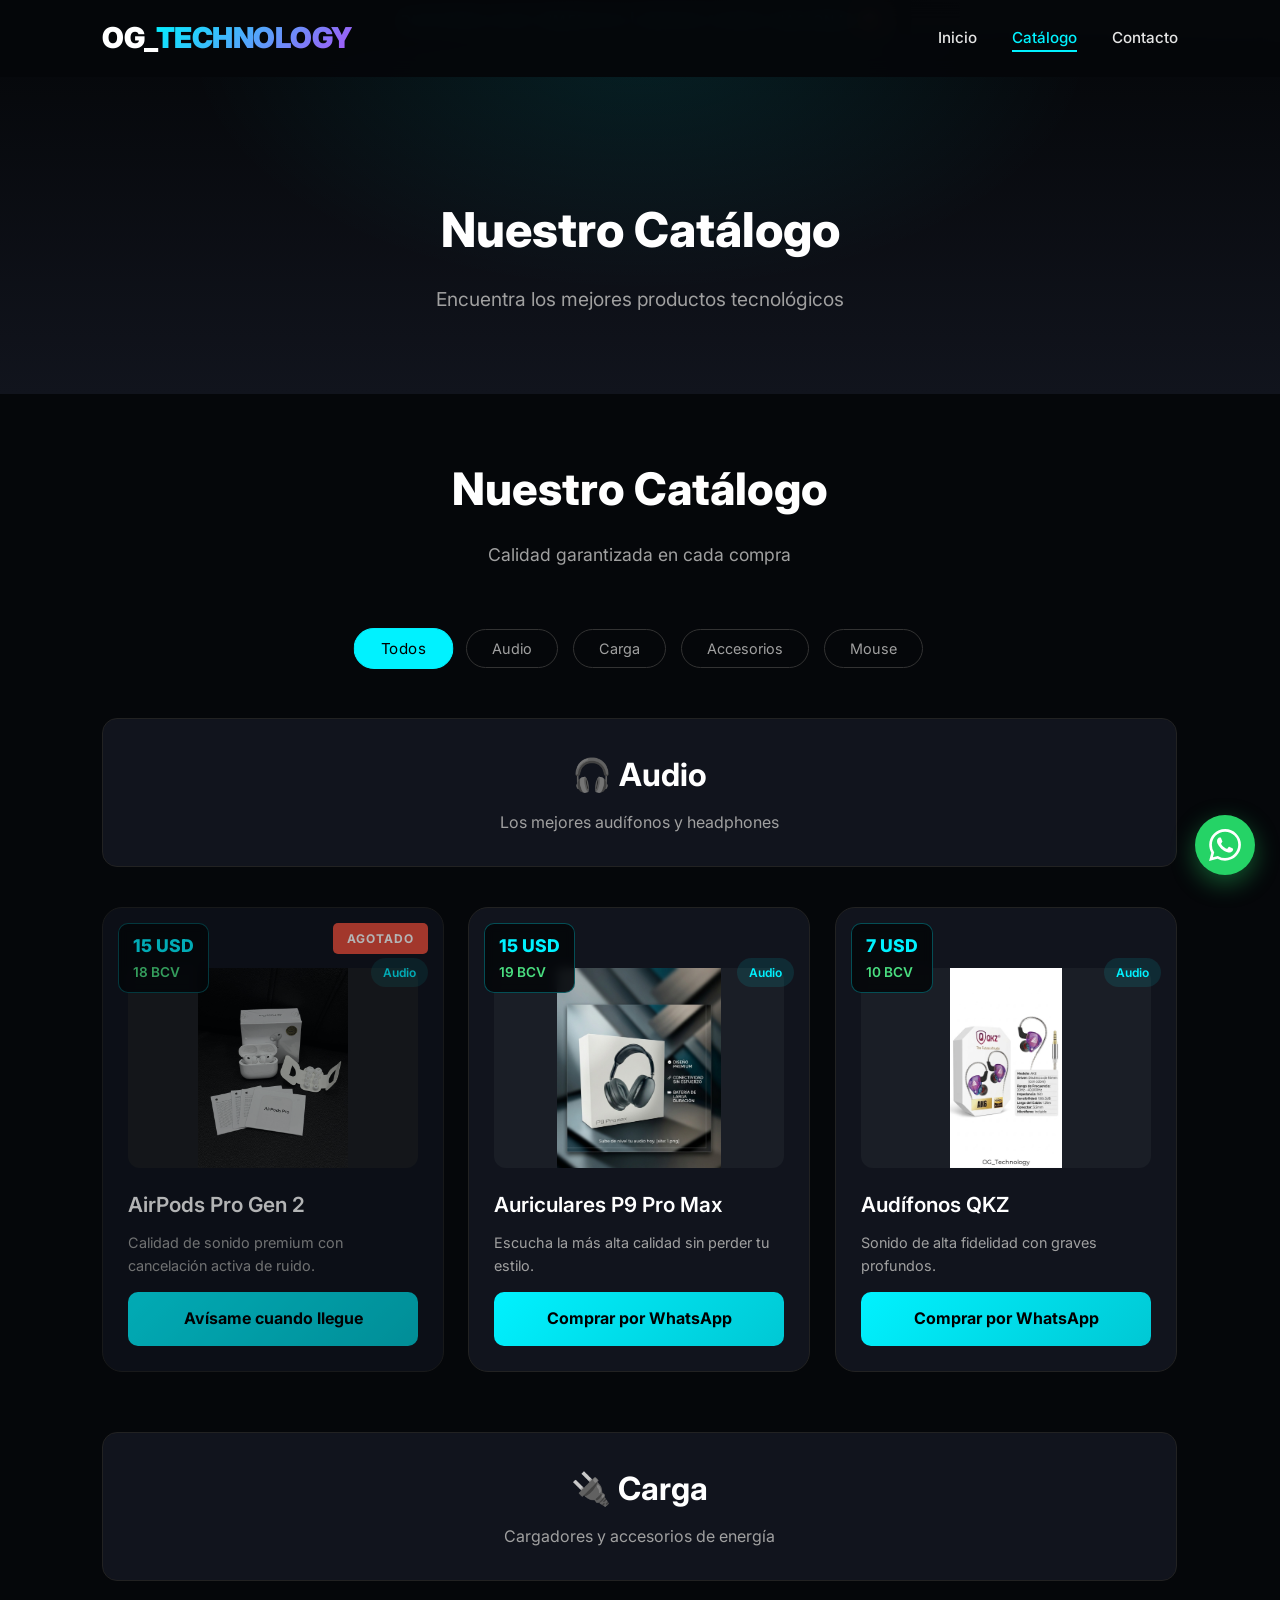
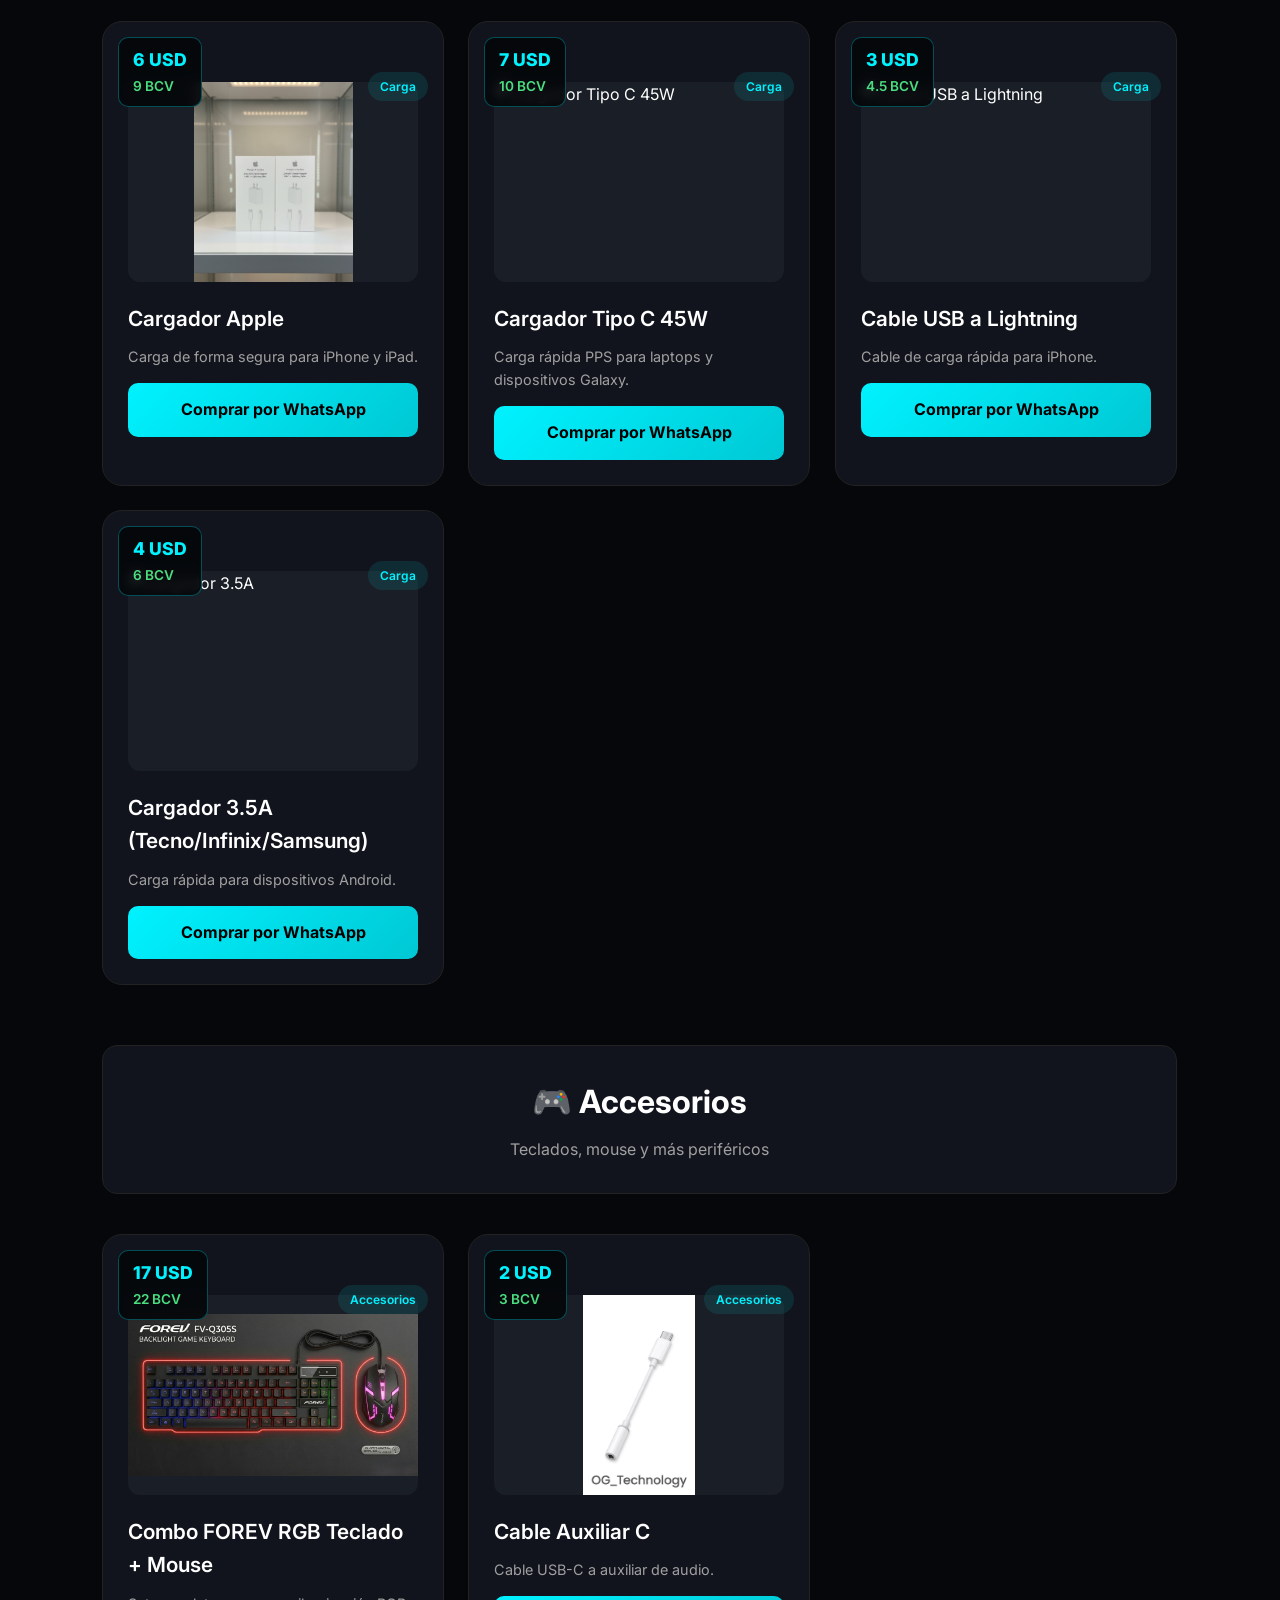
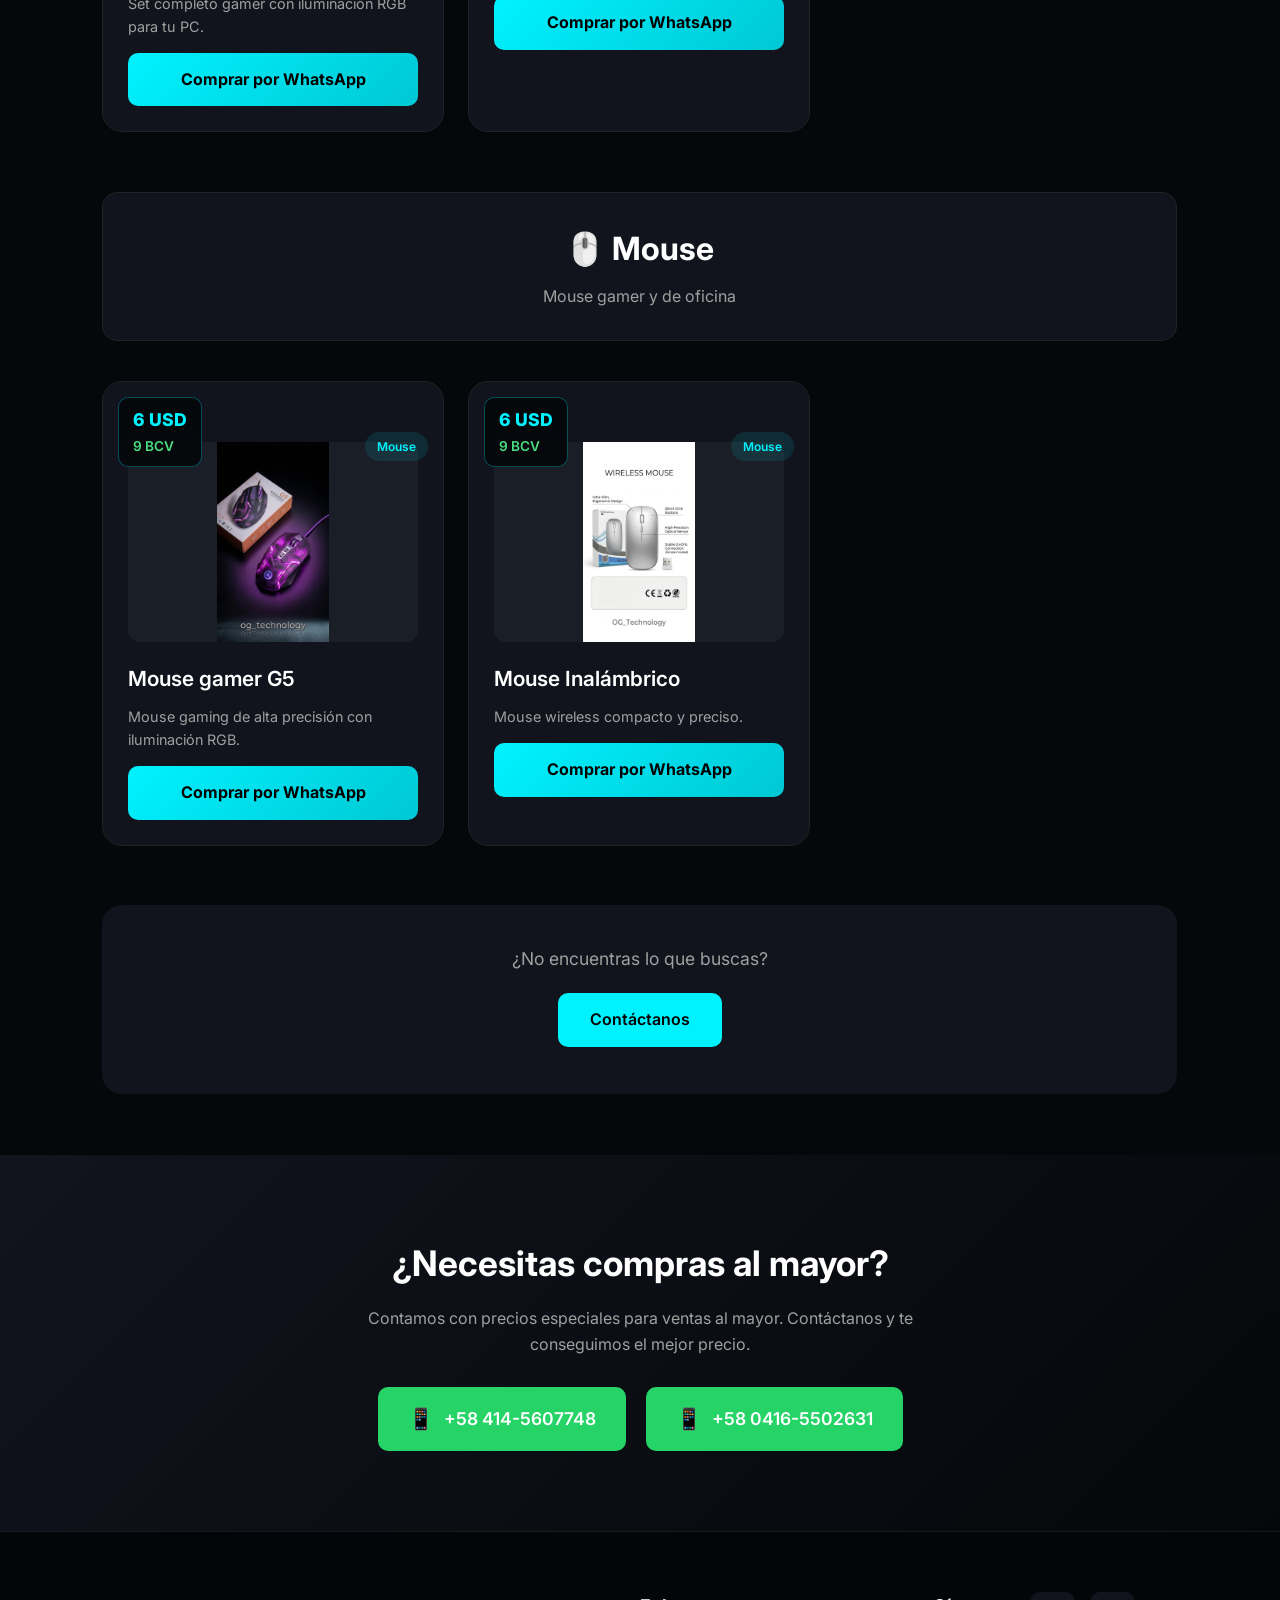
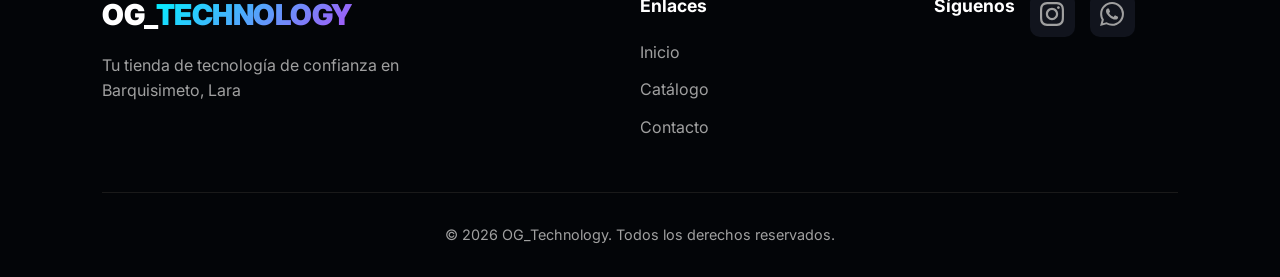
==== commit 9297c731: "cmabio" ====
--- a/catalogo.html
+++ b/catalogo.html
@@ -446,4 +446,3 @@
 
 </body>
 </html>
-
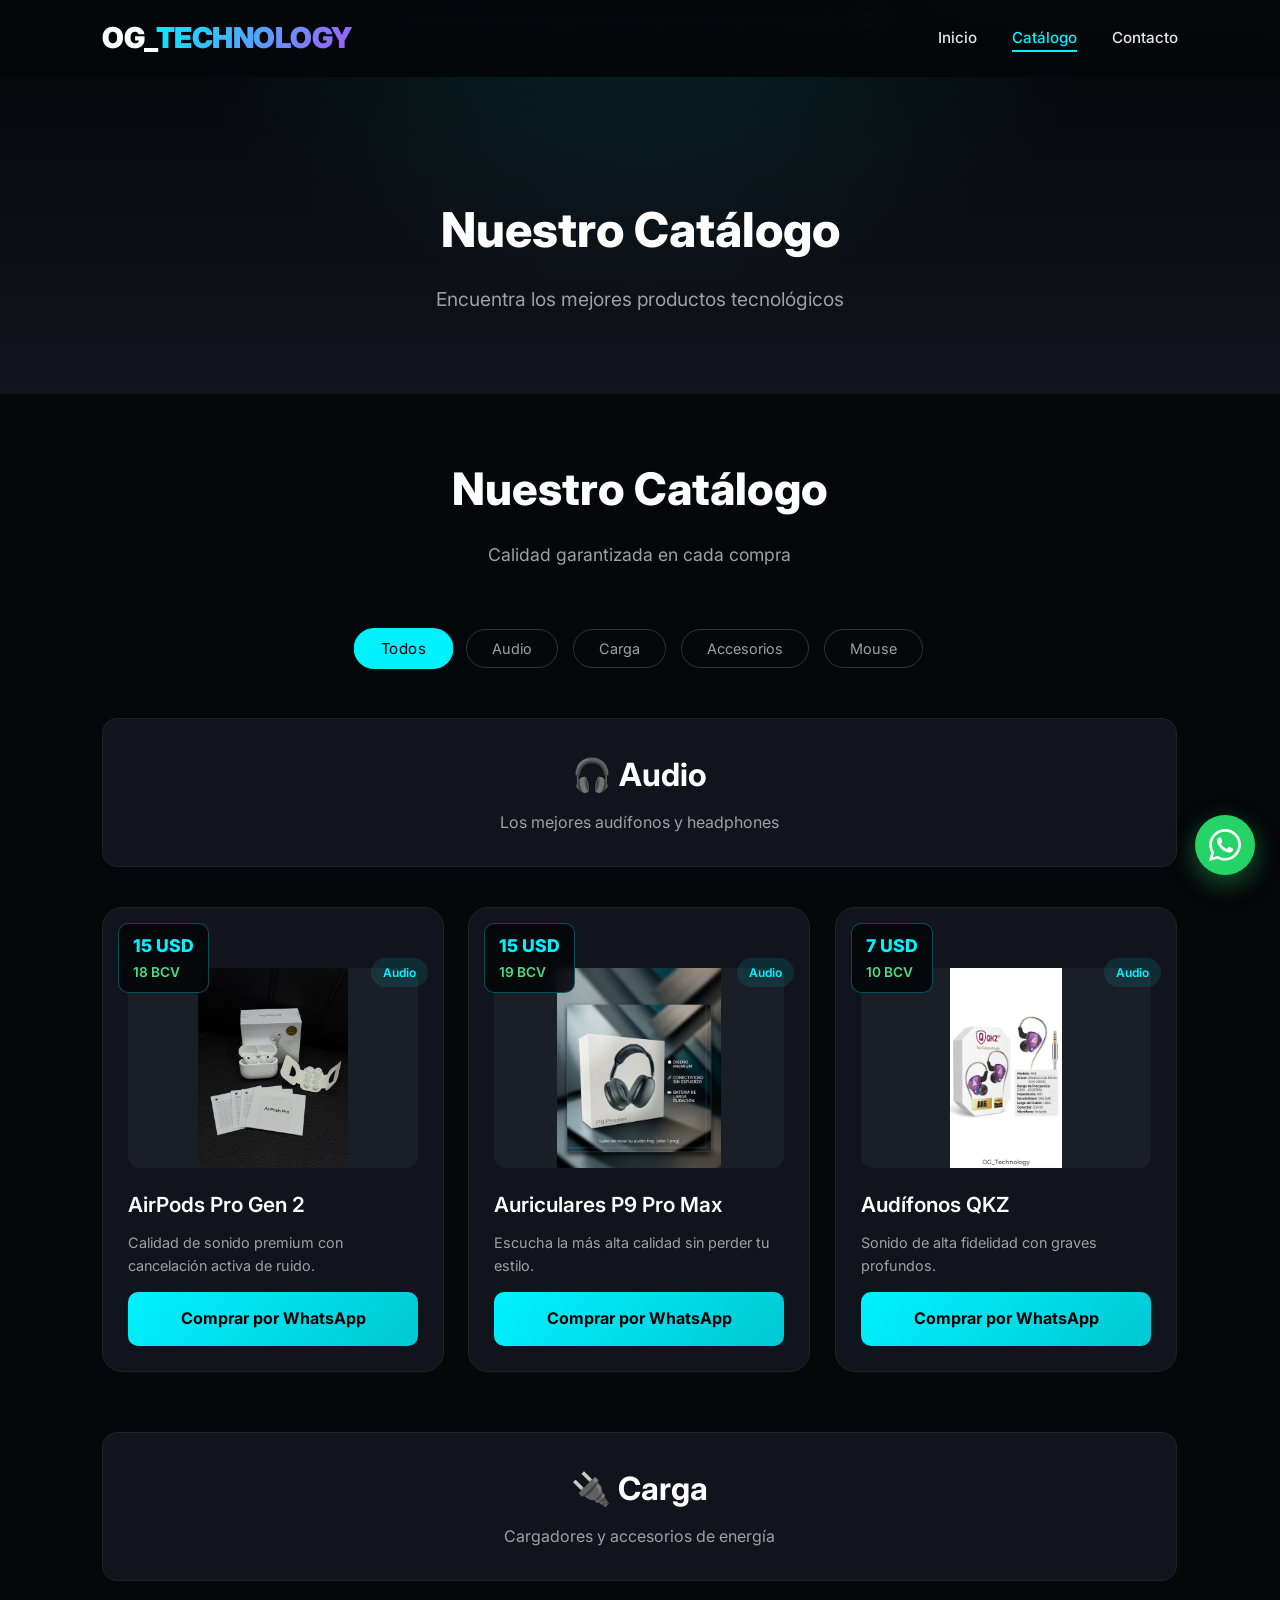
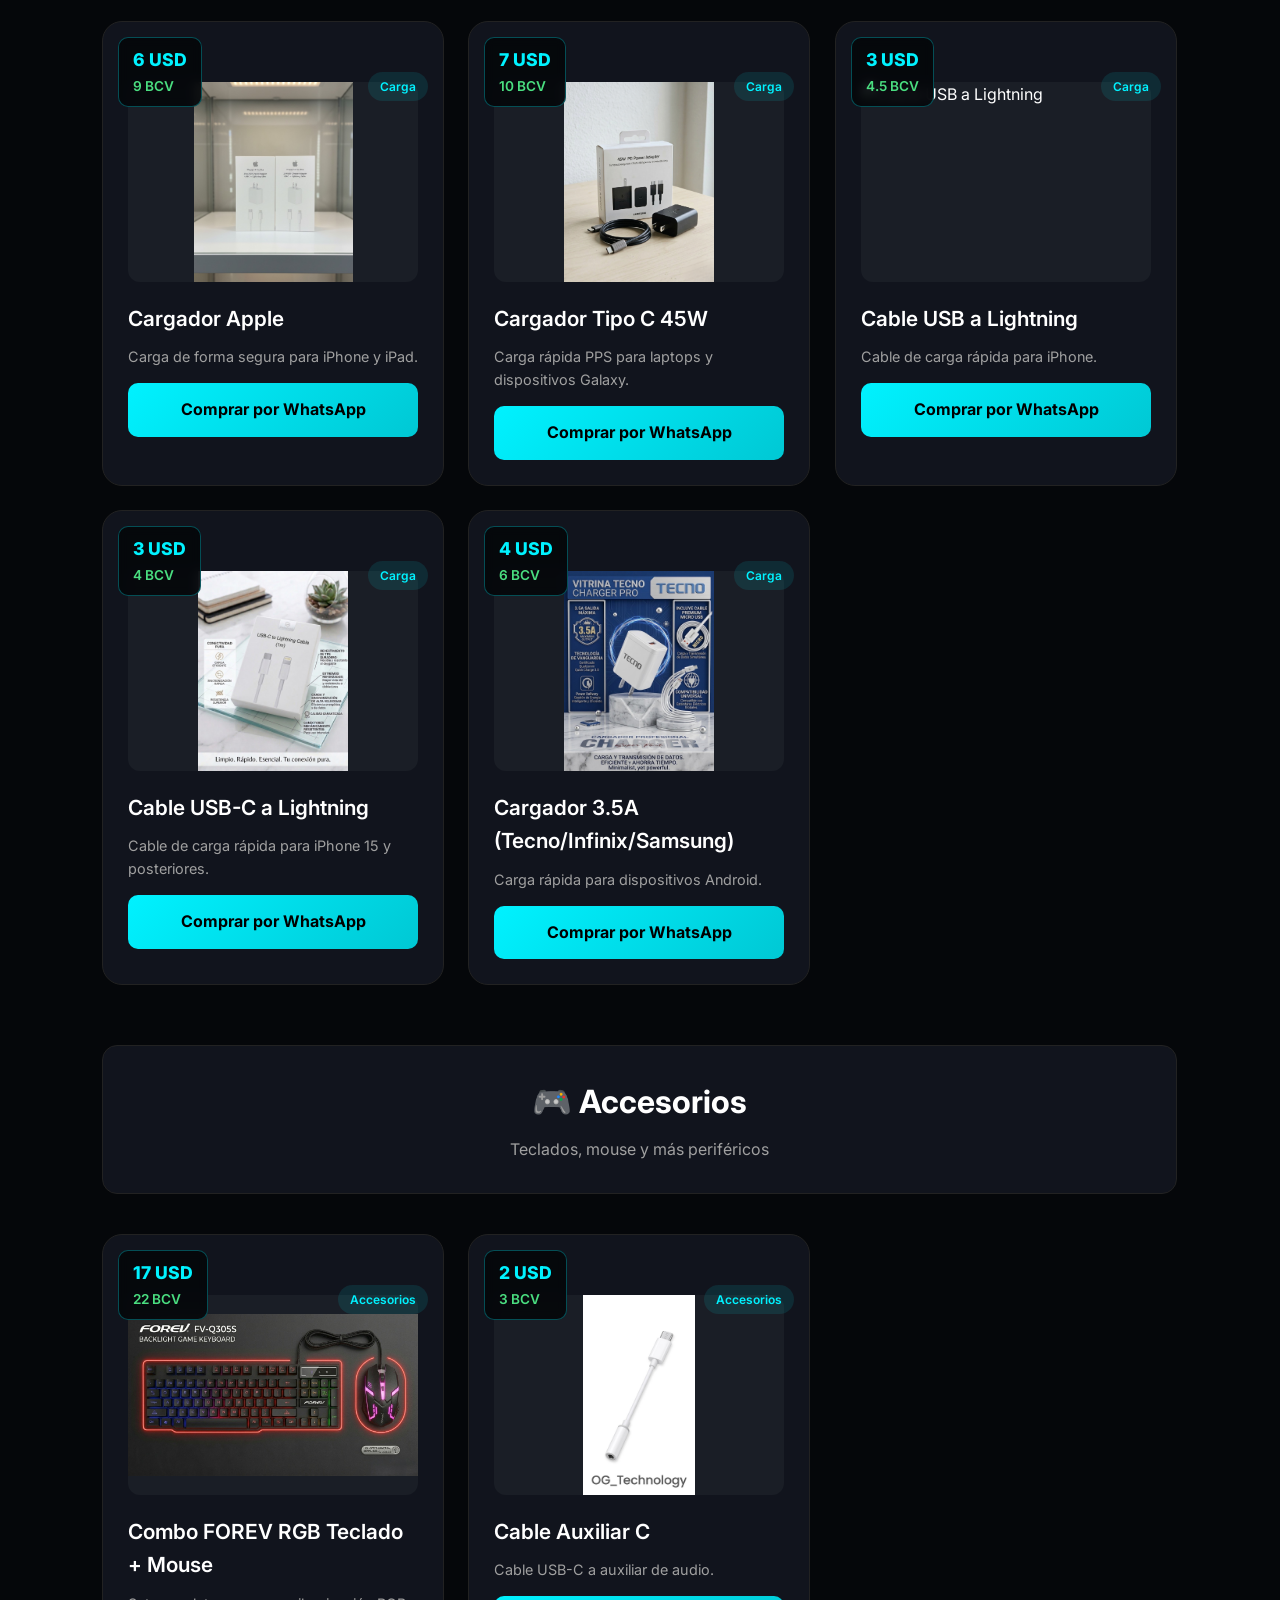
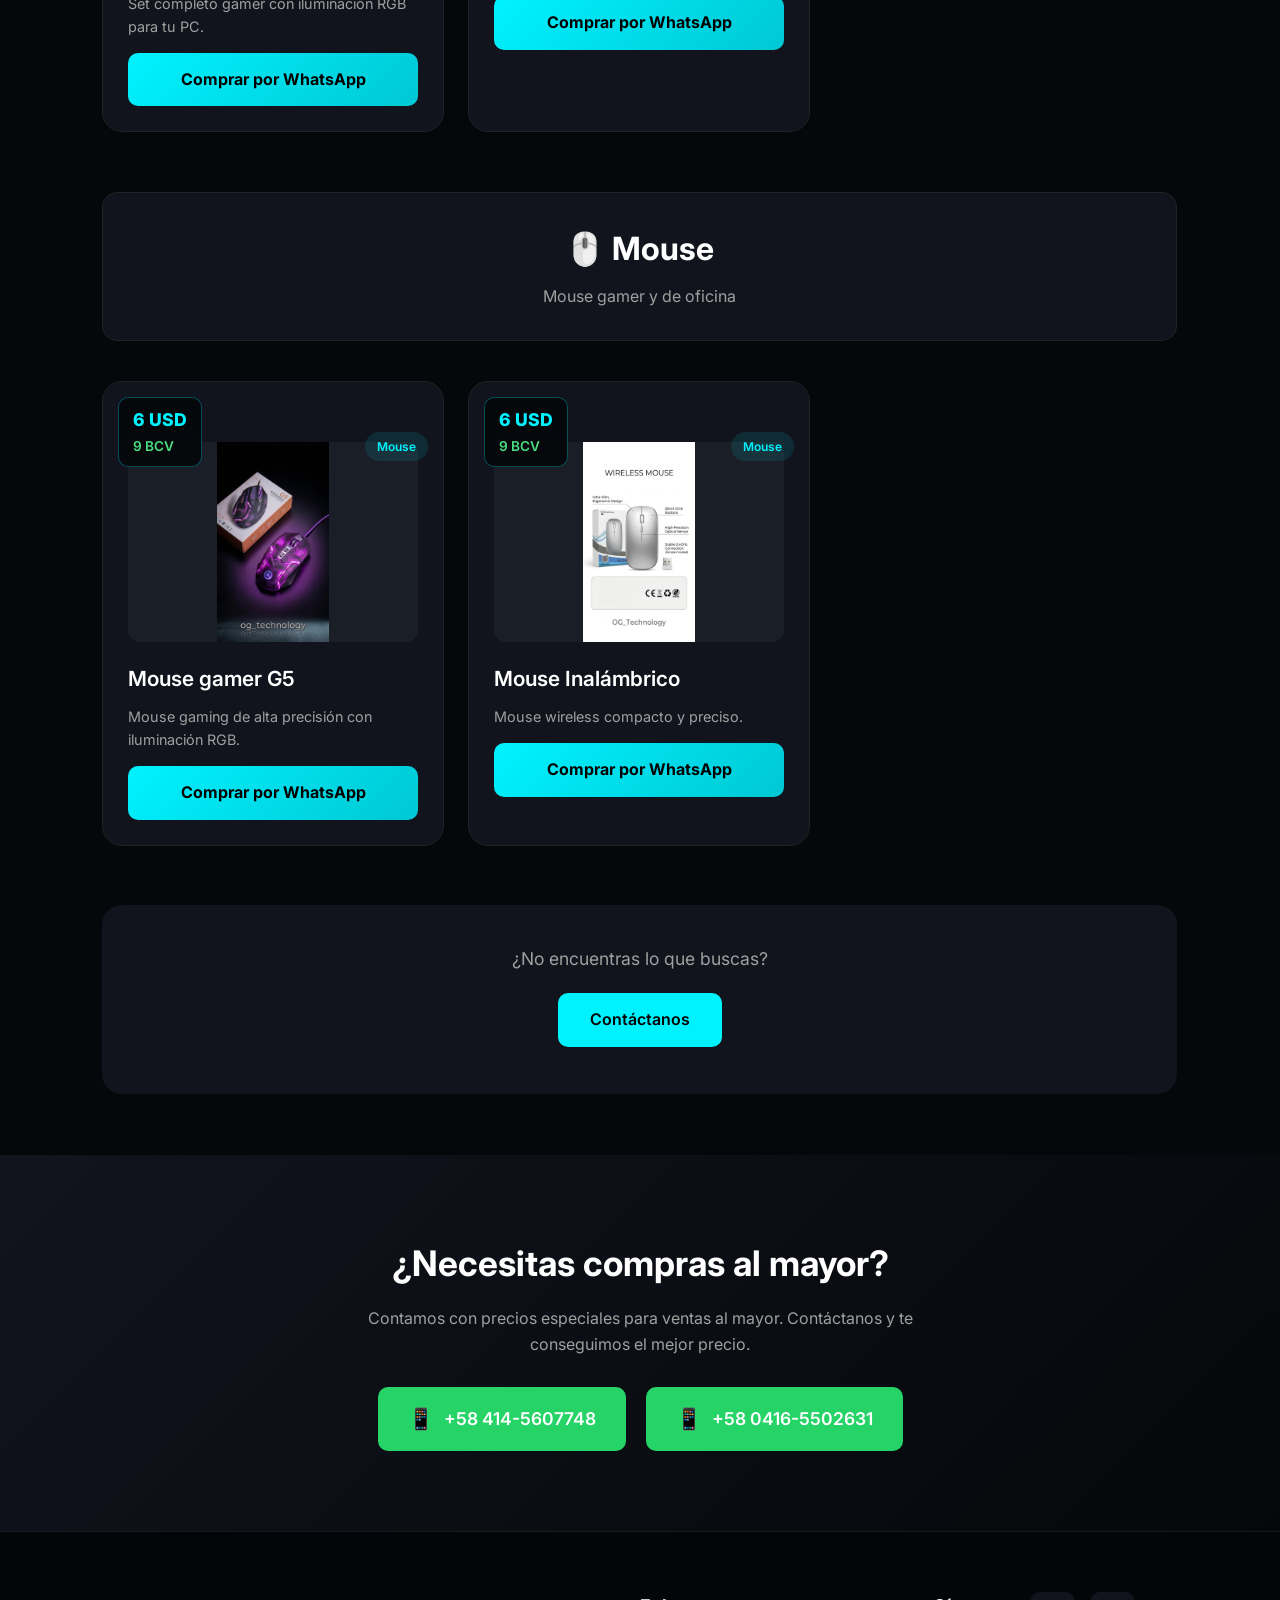
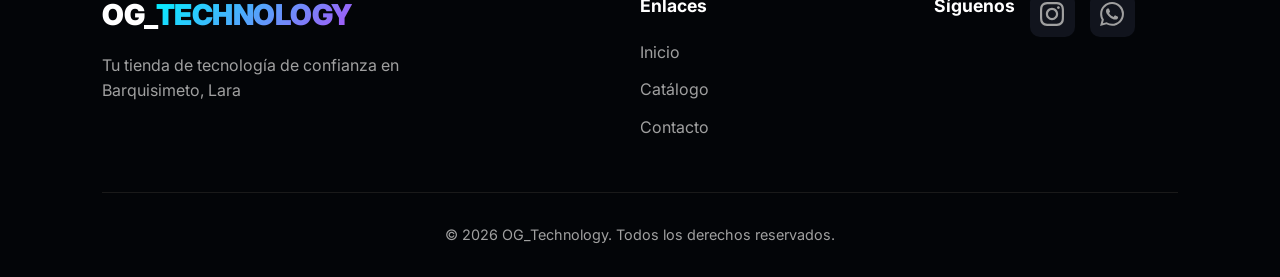
==== commit a4b395f5: "pagina 2.0" ====
--- a/catalogo.html
+++ b/catalogo.html
@@ -55,9 +55,8 @@
                 <p>Los mejores audífonos y headphones</p>
             </div>
             <div class="grid-productos">
-                <div class="producto-card agotado" data-categoria="audio">
+                <div class="producto-card" data-categoria="audio">
                     <img src="airpods pro 2.jpeg" alt="AirPods Pro Gen 2" class="producto-img" width="280" height="200" loading="lazy">
-                    <span class="badge-agotado">AGOTADO</span>
                     <span class="categoria">Audio</span>
                     <h3>AirPods Pro Gen 2</h3>
                     <p>Calidad de sonido premium con cancelación activa de ruido.</p>
@@ -65,7 +64,7 @@
                         <span class="precio-usd">15 USD</span>
                         <span class="precio-bcv">18 BCV</span>
                     </div>
-                    <a href="comprar.html?producto=AirPods%20Pro%20Gen%202&precio=15%20USD%20/%2018%20BCV" class="btn-compra btn-agotado" target="_blank">Avísame cuando llegue</a>
+                    <a href="comprar.html?producto=AirPods%20Pro%20Gen%202&precio=15%20USD%20/%2018%20BCV" class="btn-compra" target="_blank">Comprar por WhatsApp</a>
                 </div>
                 <div class="producto-card" data-categoria="audio">
                     <img src="P9.jpeg" alt="Audifonos P9 Pro Max" class="producto-img" width="280" height="200" loading="lazy">
@@ -132,7 +131,18 @@
                     <a href="comprar.html?producto=Cable%20USB%20a%20Lightning&precio=3%20USD%20/%204.5%20BCV" class="btn-compra" target="_blank">Comprar por WhatsApp</a>
                 </div>
                 <div class="producto-card" data-categoria="carga">
-                    <img src="Cargadores Fast Charge.jpeg" alt="Cargador 3.5A" class="producto-img" width="280" height="200" loading="lazy">
+                    <img src="usb a lightning.jpg" alt="Cable USB-C a Lightning" class="producto-img" width="280" height="200" loading="lazy">
+                    <span class="categoria">Carga</span>
+                    <h3>Cable USB-C a Lightning</h3>
+                    <p>Cable de carga rápida para iPhone 15 y posteriores.</p>
+                    <div class="precio-oferta">
+                        <span class="precio-usd">3 USD</span>
+                        <span class="precio-bcv">4 BCV</span>
+                    </div>
+                    <a href="comprar.html?producto=Cable%20USB-C%20a%20Lightning&precio=3%20USD%20/%204%20BCV" class="btn-compra" target="_blank">Comprar por WhatsApp</a>
+                </div>
+                <div class="producto-card" data-categoria="carga">
+                    <img src="cargador tecno 3.5 micro.jpg" alt="Cargador 3.5A" class="producto-img" width="280" height="200" loading="lazy">
                     <span class="categoria">Carga</span>
                     <h3>Cargador 3.5A (Tecno/Infinix/Samsung)</h3>
                     <p>Carga rápida para dispositivos Android.</p>
@@ -273,39 +283,22 @@
     <div id="whatsappModal" class="whatsapp-modal">
         <div class="whatsapp-modal-content">
             <span class="whatsapp-modal-close">&times;</span>
-            <h3>Elige un vendedor</h3>
+            <h3>Elige un número</h3>
             <p>Selecciona con quién quieres chatear</p>
             <div class="whatsapp-options">
-                <a href="https://wa.me/58412526
-                7215?text=" class="whatsapp-option" data-producto="">
-                    <div class="avatar">👤</div>
+                <a href="https://wa.me/584145607748?text=" class="whatsapp-option" data-producto="">
+                    <div class="avatar">📱</div>
                     <div class="info">
-                        <span class="name">Kedwin</span>
-                        <span class="phone">+58 412-5267215</span>
+                        <span class="name">WhatsApp 1</span>
+                        <span class="phone">+58 414-5607748</span>
                     </div>
                     <span class="whatsapp-icon">💬</span>
                 </a>
-                <a href="https://wa.me/584163467879?text=" class="whatsapp-option" data-producto="">
-                    <div class="avatar">👤</div>
+                <a href="https://wa.me/584165502631?text=" class="whatsapp-option" data-producto="">
+                    <div class="avatar">📱</div>
                     <div class="info">
-                        <span class="name">Darwin</span>
-                        <span class="phone">+58 416-3467879</span>
-                    </div>
-                    <span class="whatsapp-icon">💬</span>
-                </a>
-                <a href="https://wa.me/584162074408?text=" class="whatsapp-option" data-producto="">
-                    <div class="avatar">👤</div>
-                    <div class="info">
-                        <span class="name">Roy</span>
-                        <span class="phone">+58 416-2074408</span>
-                    </div>
-                    <span class="whatsapp-icon">💬</span>
-                </a>
-                <a href="https://wa.me/584128499375?text=" class="whatsapp-option" data-producto="">
-                    <div class="avatar">👤</div>
-                    <div class="info">
-                        <span class="name">Joisberth</span>
-                        <span class="phone">+58 412-8499375</span>
+                        <span class="name">WhatsApp 2</span>
+                        <span class="phone">+58 0416-5502631</span>
                     </div>
                     <span class="whatsapp-icon">💬</span>
                 </a>
--- a/style.css
+++ b/style.css
@@ -1,1711 +1,1711 @@
-:root {
-    --neon-blue: #00f2ff;
-    --neon-purple: #a855f7;
-    --dark-bg: #05070a;
-    --card-bg: #11141d;
-    --text-gray: #a0a0a0;
-    --text-light: #e5e5e5;
-    
-    /* Transiciones optimizadas */
-    --transition-fast: 0.2s cubic-bezier(0.4, 0, 0.2, 1);
-    --transition-medium: 0.3s cubic-bezier(0.4, 0, 0.2, 1);
-    --transition-slow: 0.5s cubic-bezier(0.4, 0, 0.2, 1);
-    
-    /* Spacing consistente (múltiplos de 8px) */
-    --space-xs: 8px;
-    --space-sm: 16px;
-    --space-md: 24px;
-    --space-lg: 32px;
-    --space-xl: 48px;
-    --space-2xl: 64px;
-    
-    /* Tipografía fluida */
-    --font-size-h1: clamp(1.8rem, 5vw, 3.5rem);
-    --font-size-h2: clamp(1.5rem, 4vw, 2.8rem);
-    --font-size-h3: clamp(1.2rem, 3vw, 1.5rem);
-    --font-size-body: clamp(0.9rem, 2vw, 1.1rem);
-    
-    /* Container */
-    --container-max: 1200px;
-    --container-padding: clamp(16px, 5vw, 8%);
-}
-
-* {
-    margin: 0;
-    padding: 0;
-    box-sizing: border-box;
-    font-family: 'Inter', 'Segoe UI', Roboto, sans-serif;
-}
-
-html {
-    scroll-behavior: smooth;
-}
-
-body {
-    background-color: var(--dark-bg);
-    color: white;
-    overflow-x: hidden;
-    line-height: 1.6;
-}
-
-img {
-    max-width: 100%;
-    height: auto;
-    display: block;
-}
-
-a, button {
-    transition: var(--transition-fast);
-}
-
-a {
-    text-decoration: none;
-    color: inherit;
-}
-
-ul {
-    list-style: none;
-}
-
-:focus-visible {
-    outline: 2px solid var(--neon-blue);
-    outline-offset: 2px;
-}
-
-.container {
-    max-width: var(--container-max);
-    margin: 0 auto;
-    padding: 0 var(--container-padding);
-}
-
-/* ============================================
-   SISTEMA DE ANIMACIONES DE SCROLL REVEAL
-   ============================================ */
-
-.reveal {
-    opacity: 0;
-    transform: translateY(40px);
-    transition: opacity 0.7s cubic-bezier(0.4, 0, 0.2, 1), 
-                transform 0.7s cubic-bezier(0.4, 0, 0.2, 1);
-    will-change: opacity, transform;
-}
-
-.reveal.active {
-    opacity: 1;
-    transform: translateY(0);
-}
-
-.reveal-left {
-    transform: translateX(-40px);
-}
-
-.reveal-right {
-    transform: translateX(40px);
-}
-
-.reveal-scale {
-    transform: scale(0.92);
-}
-
-.reveal-scale.active {
-    transform: scale(1);
-}
-
-.reveal-delay-1 { transition-delay: 0.1s; }
-.reveal-delay-2 { transition-delay: 0.2s; }
-.reveal-delay-3 { transition-delay: 0.3s; }
-.reveal-delay-4 { transition-delay: 0.4s; }
-.reveal-delay-5 { transition-delay: 0.5s; }
-
-/* Animación de entrada del Hero */
-.hero-content > * {
-    opacity: 0;
-    transform: translateY(25px);
-    animation: fadeInUp 0.8s cubic-bezier(0.4, 0, 0.2, 1) forwards;
-}
-
-.hero-content > *:nth-child(1) { animation-delay: 0.1s; }
-.hero-content > *:nth-child(2) { animation-delay: 0.25s; }
-.hero-content > *:nth-child(3) { animation-delay: 0.4s; }
-.hero-content > *:nth-child(4) { animation-delay: 0.55s; }
-.hero-content > *:nth-child(5) { animation-delay: 0.7s; }
-
-@keyframes fadeInUp {
-    to {
-        opacity: 1;
-        transform: translateY(0);
-    }
-}
-
-/* Glow effect optimizado para GPU */
-.glow-effect {
-    will-change: transform, opacity;
-}
-
-/* Barra de Contacto Superior */
-.top-info {
-    background: linear-gradient(90deg, #000, #1a1a1a);
-    color: var(--neon-blue);
-    text-align: center;
-    padding: 10px;
-    font-size: 0.85rem;
-    letter-spacing: 1.5px;
-    font-weight: 600;
-}
-
-/* Navegación */
-.navbar {
-    display: flex;
-    justify-content: space-between;
-    align-items: center;
-    padding: 15px 8%;
-    background: rgba(5, 7, 10, 0.95);
-    position: fixed;
-    top: 0;
-    left: 0;
-    right: 0;
-    z-index: 1000;
-    -webkit-backdrop-filter: blur(10px);
-    backdrop-filter: blur(10px);
-    border-bottom: 1px solid transparent;
-    transition: padding var(--transition-medium), 
-                background var(--transition-medium), 
-                border-color var(--transition-medium);
-}
-
-.navbar.scrolled {
-    padding: 10px 8%;
-    background: rgba(5, 7, 10, 0.98);
-    border-bottom: 1px solid #1a1a1a;
-}
-
-.logo {
-    font-size: 1.8rem;
-    font-weight: 900;
-    color: white;
-    text-decoration: none;
-    letter-spacing: -0.5px;
-}
-
-.logo span { 
-    color: var(--neon-blue);
-    background: linear-gradient(135deg, var(--neon-blue), var(--neon-purple));
-    -webkit-background-clip: text;
-    -webkit-text-fill-color: transparent;
-    background-clip: text;
-}
-
-.nav-menu {
-    display: flex;
-    list-style: none;
-    gap: 35px;
-    align-items: center;
-}
-
-.nav-link {
-    color: var(--text-light);
-    text-decoration: none;
-    font-weight: 500;
-    font-size: 0.95rem;
-    position: relative;
-    transition: color var(--transition-fast);
-}
-
-.nav-link::after {
-    content: '';
-    position: absolute;
-    bottom: -5px;
-    left: 0;
-    width: 0;
-    height: 2px;
-    background: var(--neon-blue);
-    transition: width var(--transition-medium);
-}
-
-.nav-link:hover {
-    color: var(--neon-blue);
-}
-
-.nav-link:hover::after {
-    width: 100%;
-}
-
-/* Hamburger Menu */
-.hamburger {
-    display: none;
-    cursor: pointer;
-}
-
-.bar {
-    display: block;
-    width: 25px;
-    height: 3px;
-    margin: 5px auto;
-    background: white;
-    transition: transform var(--transition-medium), 
-                opacity var(--transition-fast);
-    border-radius: 2px;
-}
-
-/* Hero Section */
-.hero {
-    min-height: 100vh;
-    display: flex;
-    align-items: center;
-    padding: 120px 8% 80px;
-    position: relative;
-    overflow: hidden;
-}
-
-.hero::before {
-    content: '';
-    position: absolute;
-    top: 0;
-    left: 0;
-    right: 0;
-    bottom: 0;
-    background: radial-gradient(ellipse at 30% 50%, rgba(0, 242, 255, 0.08) 0%, transparent 50%),
-                radial-gradient(ellipse at 70% 80%, rgba(168, 85, 247, 0.05) 0%, transparent 40%);
-}
-
-.hero-content {
-    max-width: 650px;
-    position: relative;
-    z-index: 2;
-}
-
-.hero-tag {
-    display: inline-block;
-    background: rgba(0, 242, 255, 0.1);
-    color: var(--neon-blue);
-    padding: 8px 16px;
-    border-radius: 50px;
-    font-size: 0.85rem;
-    font-weight: 600;
-    letter-spacing: 1px;
-    margin-bottom: 20px;
-    border: 1px solid rgba(0, 242, 255, 0.2);
-    transition: background var(--transition-medium), 
-                border-color var(--transition-medium);
-}
-
-.hero h1 {
-    font-size: var(--font-size-h1);
-    font-weight: 800;
-    line-height: 1.1;
-    margin-bottom: 20px;
-}
-
-.text-gradient {
-    color: var(--neon-blue);
-    background: linear-gradient(135deg, var(--neon-blue), var(--neon-purple));
-    -webkit-background-clip: text;
-    -webkit-text-fill-color: transparent;
-    background-clip: text;
-}
-
-.hero p {
-    font-size: 1.15rem;
-    color: var(--text-gray);
-    margin-bottom: 35px;
-    max-width: 500px;
-}
-
-.hero-buttons {
-    display: flex;
-    gap: 15px;
-    margin-bottom: 50px;
-}
-
-.btn {
-    padding: 14px 32px;
-    border-radius: 10px;
-    font-weight: 600;
-    font-size: 1rem;
-    text-decoration: none;
-    transition: background var(--transition-medium), 
-                transform var(--transition-fast),
-                box-shadow var(--transition-medium),
-                border-color var(--transition-medium);
-    display: inline-block;
-    position: relative;
-    overflow: hidden;
-}
-
-.btn::before {
-    content: '';
-    position: absolute;
-    top: 50%;
-    left: 50%;
-    width: 0;
-    height: 0;
-    background: rgba(255, 255, 255, 0.2);
-    border-radius: 50%;
-    transform: translate(-50%, -50%);
-    transition: width 0.5s, height 0.5s;
-}
-
-.btn:hover::before {
-    width: 300px;
-    height: 300px;
-}
-
-.btn-primary {
-    background: var(--neon-blue);
-    color: #000;
-}
-
-.btn-primary:hover {
-    background: white;
-    transform: translateY(-3px);
-    box-shadow: 0 15px 35px rgba(0, 242, 255, 0.35);
-}
-
-.btn-secondary {
-    background: transparent;
-    color: white;
-    border: 2px solid rgba(255, 255, 255, 0.2);
-}
-
-.btn-secondary:hover {
-    border-color: var(--neon-blue);
-    color: var(--neon-blue);
-}
-
-.hero-stats {
-    display: flex;
-    gap: 50px;
-}
-
-.stat {
-    display: flex;
-    flex-direction: column;
-}
-
-.stat-number {
-    font-size: 2rem;
-    font-weight: 800;
-    color: var(--neon-blue);
-}
-
-.stat-label {
-    font-size: 0.85rem;
-    color: var(--text-gray);
-}
-
-.hero-visual {
-    position: absolute;
-    right: 5%;
-    top: 50%;
-    transform: translateY(-50%);
-    z-index: 1;
-}
-
-.glow-effect {
-    width: 400px;
-    height: 400px;
-    background: radial-gradient(circle, rgba(0, 242, 255, 0.15) 0%, transparent 70%);
-    border-radius: 50%;
-    animation: pulse 4s ease-in-out infinite;
-}
-
-@keyframes pulse {
-    0%, 100% { transform: scale(1); opacity: 0.5; }
-    50% { transform: scale(1.1); opacity: 0.8; }
-}
-
-/* Features Section */
-.features {
-    display: grid;
-    grid-template-columns: repeat(3, 1fr);
-    gap: 30px;
-    padding: 60px 8%;
-    background: var(--card-bg);
-}
-
-.feature-box {
-    text-align: center;
-    padding: 30px;
-    border-radius: 15px;
-    background: var(--dark-bg);
-    border: 1px solid #222;
-    transition: border-color var(--transition-medium), 
-                transform var(--transition-medium),
-                box-shadow var(--transition-medium);
-}
-
-.feature-box:hover {
-    border-color: var(--neon-blue);
-    transform: translateY(-5px);
-    box-shadow: 0 15px 30px rgba(0, 0, 0, 0.3);
-}
-
-.feature-icon {
-    font-size: 2.5rem;
-    margin-bottom: 15px;
-}
-
-.feature-box h3 {
-    font-size: 1.2rem;
-    margin-bottom: 10px;
-    color: white;
-}
-
-.feature-box p {
-    color: var(--text-gray);
-    font-size: 0.95rem;
-}
-
-/* Productos Section */
-.productos-section {
-    padding: 100px 8%;
-}
-
-.section-header {
-    text-align: center;
-    margin-bottom: 60px;
-}
-
-.section-header h2 {
-    font-size: 2.8rem;
-    font-weight: 800;
-    margin-bottom: 15px;
-}
-
-.section-header p {
-    color: var(--text-gray);
-    font-size: 1.1rem;
-}
-
-.grid-productos {
-    display: grid;
-    grid-template-columns: 1fr;
-    gap: var(--space-md);
-}
-
-@media (min-width: 480px) {
-    .grid-productos {
-        grid-template-columns: repeat(2, 1fr);
-    }
-}
-
-@media (min-width: 1024px) {
-    .grid-productos {
-        grid-template-columns: repeat(3, 1fr);
-    }
-}
-
-.producto-card {
-    background: var(--card-bg);
-    border-radius: 20px;
-    padding: 25px;
-    border: 1px solid #222;
-    transition: transform var(--transition-medium), 
-                box-shadow var(--transition-medium), 
-                border-color var(--transition-medium);
-    position: relative;
-    overflow: hidden;
-    will-change: transform;
-}
-
-.producto-card::before {
-    content: '';
-    position: absolute;
-    top: 0;
-    left: 0;
-    right: 0;
-    height: 3px;
-    background: linear-gradient(90deg, var(--neon-blue), var(--neon-purple));
-    transform: scaleX(0);
-    transform-origin: left;
-    transition: transform var(--transition-medium);
-}
-
-.producto-card:hover {
-    border-color: rgba(0, 242, 255, 0.3);
-    box-shadow: 0 25px 50px rgba(0, 0, 0, 0.4);
-    transform: translateY(-8px);
-}
-
-.producto-card:hover::before {
-    transform: scaleX(1);
-}
-
-.producto-card.agotado {
-    opacity: 0.7;
-}
-
-.producto-card.agotado .producto-img {
-    filter: grayscale(50%);
-}
-
-.badge-agotado {
-    position: absolute;
-    top: 15px;
-    right: 15px;
-    background: #e74c3c;
-    color: white;
-    padding: 6px 14px;
-    border-radius: 5px;
-    font-size: 0.75rem;
-    font-weight: 700;
-    letter-spacing: 1px;
-    z-index: 20;
-}
-
-.btn-agotado {
-    background: #555;
-    color: #ccc;
-    cursor: not-allowed;
-}
-
-.btn-agotado:hover {
-    background: #555;
-    transform: none;
-    box-shadow: none;
-}
-
-.producto-img {
-    width: 100%;
-    height: 200px;
-    object-fit: contain;
-    border-radius: 12px;
-    margin-top: 35px;
-    margin-bottom: 20px;
-    background: #1a1e26;
-    transition: transform var(--transition-medium);
-    cursor: pointer;
-}
-
-.producto-img:hover {
-    transform: scale(1.05);
-}
-
-.categoria {
-    position: absolute;
-    top: 50px;
-    right: 15px;
-    background: rgba(0, 242, 255, 0.1);
-    color: var(--neon-blue);
-    padding: 5px 12px;
-    border-radius: 20px;
-    font-size: 0.75rem;
-    font-weight: 600;
-}
-
-.producto-card h3 {
-    font-size: 1.3rem;
-    margin-bottom: 10px;
-    font-weight: 600;
-}
-
-.producto-card p {
-    color: var(--text-gray);
-    font-size: 0.9rem;
-    margin-bottom: 15px;
-}
-
-.precio {
-    color: var(--neon-blue);
-    font-size: 1.6rem;
-    font-weight: 800;
-    display: block;
-    margin-bottom: 20px;
-}
-
-.precio-oferta {
-    position: absolute;
-    top: 15px;
-    left: 15px;
-    background: rgba(5, 7, 10, 0.9);
-    padding: 8px 14px;
-    border-radius: 10px;
-    display: flex;
-    flex-direction: column;
-    gap: 2px;
-    z-index: 15;
-    backdrop-filter: blur(5px);
-    border: 1px solid rgba(0, 242, 255, 0.3);
-}
-
-.precio-usd {
-    font-size: 1.1rem;
-    color: var(--neon-blue);
-    font-weight: 800;
-}
-
-.precio-bcv {
-    font-size: 0.85rem;
-    color: #4ade80;
-    font-weight: 600;
-}
-
-.btn-compra {
-    background: linear-gradient(135deg, var(--neon-blue), #00c8d4);
-    color: #000;
-    padding: 14px;
-    display: block;
-    text-decoration: none;
-    border-radius: 10px;
-    font-weight: 700;
-    text-align: center;
-    transition: all 0.3s ease;
-}
-
-.btn-compra:hover {
-    background: white;
-    transform: scale(1.02);
-    box-shadow: 0 10px 25px rgba(0, 242, 255, 0.3);
-}
-
-/* Contacto Section */
-.contacto-section {
-    background: linear-gradient(180deg, var(--dark-bg) 0%, #080a0f 100%);
-    padding: 100px 8%;
-}
-
-.contacto-container {
-    display: grid;
-    grid-template-columns: 1fr 1fr;
-    gap: 50px;
-    max-width: 1100px;
-    margin: 0 auto;
-}
-
-.info-contacto {
-    display: grid;
-    grid-template-columns: 1fr 1fr;
-    gap: 25px;
-}
-
-.contact-item {
-    display: flex;
-    gap: 15px;
-    align-items: flex-start;
-}
-
-.contact-icon {
-    font-size: 1.5rem;
-    flex-shrink: 0;
-}
-
-.contact-item h3 {
-    font-size: 1rem;
-    color: var(--neon-blue);
-    margin-bottom: 5px;
-}
-
-.contact-item a {
-    color: var(--text-light);
-    text-decoration: none;
-    display: block;
-    transition: color 0.3s ease;
-}
-
-.contact-item a:hover {
-    color: var(--neon-blue);
-}
-
-.contact-item p {
-    color: var(--text-gray);
-    font-size: 0.9rem;
-}
-
-.contact-form {
-    background: var(--card-bg);
-    padding: 35px;
-    border-radius: 20px;
-    border: 1px solid #222;
-}
-
-.contact-form input,
-.contact-form textarea {
-    width: 100%;
-    padding: 14px 18px;
-    margin-bottom: 18px;
-    background: var(--dark-bg);
-    border: 1px solid #333;
-    color: white;
-    border-radius: 10px;
-    font-size: 1rem;
-    transition: border-color var(--transition-fast), 
-                box-shadow var(--transition-fast);
-}
-
-.contact-form input:focus,
-.contact-form textarea:focus {
-    outline: none;
-    border-color: var(--neon-blue);
-    box-shadow: 0 0 0 3px rgba(0, 242, 255, 0.1);
-}
-
-.btn-submit {
-    background: linear-gradient(135deg, var(--neon-blue), #00c8d4);
-    color: #000;
-    padding: 14px 32px;
-    display: block;
-    border-radius: 10px;
-    font-weight: 700;
-    border: none;
-    width: 100%;
-    cursor: pointer;
-    font-size: 1rem;
-    transition: all 0.3s ease;
-}
-
-.btn-submit:hover {
-    background: white;
-    transform: scale(1.02);
-}
-
-/* Footer */
-.footer {
-    background: #030508;
-    padding: 60px 8% 30px;
-    border-top: 1px solid #1a1a1a;
-}
-
-.footer-content {
-    display: grid;
-    grid-template-columns: 2fr 1fr 1fr;
-    gap: 50px;
-    margin-bottom: 40px;
-}
-
-.footer-brand p {
-    color: var(--text-gray);
-    margin-top: 15px;
-    max-width: 300px;
-}
-
-.footer-links h4,
-.footer-social h4 {
-    color: white;
-    margin-bottom: 20px;
-    font-size: 1.1rem;
-}
-
-.footer-links a {
-    display: block;
-    color: var(--text-gray);
-    text-decoration: none;
-    margin-bottom: 12px;
-    transition: color var(--transition-fast), 
-                transform var(--transition-fast);
-}
-
-.footer-links a:hover {
-    color: var(--neon-blue);
-    transform: translateX(5px);
-}
-
-.footer-social {
-    display: flex;
-    gap: 15px;
-}
-
-.footer-social a {
-    width: 45px;
-    height: 45px;
-    background: var(--card-bg);
-    border-radius: 10px;
-    display: flex;
-    align-items: center;
-    justify-content: center;
-    color: var(--text-gray);
-    transition: background var(--transition-medium), 
-                color var(--transition-medium),
-                transform var(--transition-fast);
-}
-
-.footer-social a:hover {
-    background: var(--neon-blue);
-    color: #000;
-    transform: translateY(-3px);
-}
-
-.footer-bottom {
-    text-align: center;
-    padding-top: 30px;
-    border-top: 1px solid #1a1a1a;
-    color: var(--text-gray);
-    font-size: 0.9rem;
-}
-
-/* Modal */
-.modal {
-    display: none;
-    position: fixed;
-    z-index: 2000;
-    left: 0;
-    top: 0;
-    width: 100%;
-    height: 100%;
-    background-color: rgba(0, 0, 0, 0.85);
-    -webkit-backdrop-filter: blur(10px);
-    backdrop-filter: blur(10px);
-    justify-content: center;
-    align-items: center;
-}
-
-.modal-content {
-    max-width: 90%;
-    max-height: 90%;
-    border-radius: 15px;
-    box-shadow: 0 0 50px rgba(0, 242, 255, 0.2);
-    animation: zoomIn 0.3s ease;
-}
-
-@keyframes zoomIn {
-    from {
-        transform: scale(0.8);
-        opacity: 0;
-    }
-    to {
-        transform: scale(1);
-        opacity: 1;
-    }
-}
-
-.close {
-    position: absolute;
-    top: 25px;
-    right: 40px;
-    color: white;
-    font-size: 50px;
-    font-weight: bold;
-    cursor: pointer;
-    transition: color var(--transition-fast), 
-                transform var(--transition-fast);
-    z-index: 2001;
-    text-shadow: 0 0 10px rgba(0, 0, 0, 0.5);
-}
-
-.close:hover {
-    color: var(--neon-blue);
-    transform: scale(1.1) rotate(90deg);
-}
-
-/* Modal de Selección WhatsApp */
-.whatsapp-modal {
-    display: none;
-    position: fixed;
-    z-index: 3000;
-    left: 0;
-    top: 0;
-    width: 100%;
-    height: 100%;
-    background-color: rgba(0, 0, 0, 0.85);
-    backdrop-filter: blur(10px);
-    justify-content: center;
-    align-items: center;
-}
-
-.whatsapp-modal-content {
-    background: var(--card-bg);
-    border-radius: 20px;
-    padding: 40px;
-    max-width: 400px;
-    width: 90%;
-    border: 1px solid #333;
-    position: relative;
-    animation: zoomIn 0.3s ease;
-}
-
-.whatsapp-modal h3 {
-    text-align: center;
-    margin-bottom: 10px;
-    font-size: 1.5rem;
-    color: white;
-}
-
-.whatsapp-modal p {
-    text-align: center;
-    color: var(--text-gray);
-    margin-bottom: 30px;
-}
-
-.whatsapp-options {
-    display: flex;
-    flex-direction: column;
-    gap: 15px;
-}
-
-.whatsapp-option {
-    display: flex;
-    align-items: center;
-    gap: 15px;
-    padding: 15px 20px;
-    background: var(--dark-bg);
-    border: 1px solid #333;
-    border-radius: 12px;
-    text-decoration: none;
-    color: white;
-    transition: all var(--transition-medium);
-}
-
-.whatsapp-option:hover {
-    border-color: #25d366;
-    background: rgba(37, 211, 102, 0.1);
-    transform: translateX(5px);
-}
-
-.whatsapp-option .avatar {
-    width: 45px;
-    height: 45px;
-    background: #25d366;
-    border-radius: 50%;
-    display: flex;
-    align-items: center;
-    justify-content: center;
-    font-size: 1.3rem;
-}
-
-.whatsapp-option .info {
-    flex: 1;
-}
-
-.whatsapp-option .name {
-    font-weight: 600;
-    color: white;
-    display: block;
-}
-
-.whatsapp-option .phone {
-    font-size: 0.85rem;
-    color: var(--text-gray);
-}
-
-.whatsapp-option .whatsapp-icon {
-    color: #25d366;
-    font-size: 1.5rem;
-}
-
-.whatsapp-modal-close {
-    position: absolute;
-    top: 15px;
-    right: 20px;
-    color: var(--text-gray);
-    font-size: 30px;
-    font-weight: bold;
-    cursor: pointer;
-    transition: color var(--transition-fast);
-}
-
-.whatsapp-modal-close:hover {
-    color: white;
-}
-
-/* WhatsApp Float */
-.whatsapp-float {
-    position: fixed;
-    bottom: 25px;
-    right: 25px;
-    background: #25d366;
-    width: 60px;
-    height: 60px;
-    border-radius: 50%;
-    display: flex;
-    align-items: center;
-    justify-content: center;
-    box-shadow: 0 8px 25px rgba(37, 211, 102, 0.4);
-    transition: transform var(--transition-medium), 
-                box-shadow var(--transition-medium);
-    z-index: 999;
-}
-
-.whatsapp-float:hover {
-    transform: scale(1.15) translateY(-5px);
-    box-shadow: 0 15px 40px rgba(37, 211, 102, 0.5);
-}
-
-/* Scroll to Top Button */
-.scroll-top {
-    position: fixed;
-    bottom: 100px;
-    right: 25px;
-    background: var(--card-bg);
-    border: 1px solid #333;
-    width: 50px;
-    height: 50px;
-    border-radius: 50%;
-    display: flex;
-    align-items: center;
-    justify-content: center;
-    color: var(--text-light);
-    cursor: pointer;
-    opacity: 0;
-    visibility: hidden;
-    transition: opacity var(--transition-medium), 
-                visibility var(--transition-medium),
-                transform var(--transition-fast),
-                background var(--transition-fast),
-                border-color var(--transition-fast);
-    z-index: 998;
-}
-
-.scroll-top.visible {
-    opacity: 1;
-    visibility: visible;
-}
-
-.scroll-top:hover {
-    background: var(--neon-blue);
-    border-color: var(--neon-blue);
-    color: #000;
-    transform: translateY(-3px);
-}
-
-/* Visually Hidden */
-.visually-hidden {
-    position: absolute;
-    width: 1px;
-    height: 1px;
-    padding: 0;
-    margin: -1px;
-    overflow: hidden;
-    clip: rect(0, 0, 0, 0);
-    white-space: nowrap;
-    border: 0;
-}
-
-/* Responsive */
-@media (max-width: 1024px) {
-    .hero h1 {
-        font-size: 2.8rem;
-    }
-    
-    .hero-visual {
-        display: none;
-    }
-    
-    .features {
-        grid-template-columns: repeat(2, 1fr);
-    }
-    
-    .footer-content {
-        grid-template-columns: 1fr 1fr;
-    }
-}
-
-@media (max-width: 768px) {
-    .hamburger {
-        display: block;
-    }
-    
-    .hamburger.active .bar:nth-child(1) {
-        transform: translateY(8px) rotate(45deg);
-    }
-    
-    .hamburger.active .bar:nth-child(2) {
-        opacity: 0;
-    }
-    
-    .hamburger.active .bar:nth-child(3) {
-        transform: translateY(-8px) rotate(-45deg);
-    }
-    
-    .nav-menu {
-        position: fixed;
-        left: -100%;
-        top: 70px;
-        flex-direction: column;
-        background: rgba(5, 7, 10, 0.98);
-        width: 100%;
-        height: calc(100vh - 70px);
-        text-align: center;
-        transition: left var(--transition-medium);
-        padding-top: 40px;
-    }
-    
-    .nav-menu.active {
-        left: 0;
-    }
-    
-    .hero {
-        padding: 100px 5% 60px;
-        text-align: center;
-    }
-    
-    .hero h1 {
-        font-size: 2.2rem;
-    }
-    
-    .hero p {
-        margin: 0 auto 30px;
-    }
-    
-    .hero-buttons {
-        justify-content: center;
-        flex-wrap: wrap;
-    }
-    
-    .hero-stats {
-        justify-content: center;
-        flex-wrap: wrap;
-    }
-    
-    .features {
-        grid-template-columns: 1fr;
-        padding: 40px 5%;
-    }
-    
-    .productos-section,
-    .contacto-section {
-        padding: 60px 5%;
-    }
-    
-    .section-header h2 {
-        font-size: var(--font-size-h2);
-    }
-    
-    .contacto-container {
-        grid-template-columns: 1fr;
-    }
-    
-    .info-contacto {
-        grid-template-columns: 1fr;
-    }
-    
-    .footer-content {
-        grid-template-columns: 1fr;
-        text-align: center;
-    }
-    
-    .footer-brand p {
-        margin: 15px auto 0;
-    }
-    
-    .footer-social {
-        justify-content: center;
-    }
-    
-    .whatsapp-float {
-        width: 55px;
-        height: 55px;
-    }
-}
-
-/* Active Nav Link */
-.nav-link.active {
-    color: var(--neon-blue);
-}
-
-.nav-link.active::after {
-    width: 100%;
-}
-
-/* Page Header */
-.page-header {
-    padding: 150px 8% 80px;
-    text-align: center;
-    position: relative;
-    background: linear-gradient(180deg, var(--dark-bg) 0%, var(--card-bg) 100%);
-}
-
-.page-header::before {
-    content: '';
-    position: absolute;
-    top: 0;
-    left: 0;
-    right: 0;
-    bottom: 0;
-    background: radial-gradient(ellipse at 50% 0%, rgba(0, 242, 255, 0.1) 0%, transparent 50%);
-}
-
-.page-header-content {
-    position: relative;
-    z-index: 2;
-}
-
-.page-header h1 {
-    font-size: 3rem;
-    font-weight: 800;
-    margin-bottom: 15px;
-}
-
-.page-header p {
-    color: var(--text-gray);
-    font-size: 1.2rem;
-}
-
-/* About Section */
-.about-section {
-    padding: 80px 8%;
-    background: var(--card-bg);
-}
-
-.about-content {
-    max-width: 800px;
-    margin: 0 auto;
-    text-align: center;
-}
-
-.about-content h2 {
-    font-size: 2.5rem;
-    margin-bottom: 25px;
-}
-
-.about-content p {
-    color: var(--text-gray);
-    font-size: 1.1rem;
-    margin-bottom: 20px;
-}
-
-.about-features {
-    display: grid;
-    grid-template-columns: repeat(3, 1fr);
-    gap: 25px;
-    margin-top: 40px;
-}
-
-.about-item {
-    display: flex;
-    gap: 15px;
-    text-align: left;
-    padding: 20px;
-    background: var(--dark-bg);
-    border-radius: 15px;
-    border: 1px solid #222;
-    transition: border-color var(--transition-medium), 
-                transform var(--transition-medium);
-}
-
-.about-item:hover {
-    border-color: var(--neon-blue);
-    transform: translateX(5px);
-}
-
-.about-item span {
-    font-size: 2rem;
-    flex-shrink: 0;
-}
-
-.about-item h4 {
-    color: white;
-    font-size: 1rem;
-    margin-bottom: 5px;
-}
-
-.about-item p {
-    color: var(--text-gray);
-    font-size: 0.85rem;
-    margin: 0;
-}
-
-/* Catalogo Section */
-.catalogo-section {
-    padding: 60px 8%;
-}
-
-.filtros {
-    display: flex;
-    justify-content: center;
-    gap: 15px;
-    margin-bottom: 50px;
-    flex-wrap: wrap;
-}
-
-.filter-btn {
-    padding: 10px 25px;
-    background: transparent;
-    border: 1px solid #333;
-    color: var(--text-gray);
-    border-radius: 50px;
-    cursor: pointer;
-    font-size: 0.9rem;
-    transition: background var(--transition-fast), 
-                color var(--transition-fast), 
-                border-color var(--transition-fast),
-                transform var(--transition-fast);
-}
-
-.filter-btn:hover,
-.filter-btn.active {
-    background: var(--neon-blue);
-    color: #000;
-    border-color: var(--neon-blue);
-    transform: scale(1.05);
-}
-
-/* Categorías del Catálogo */
-.categoria-seccion {
-    margin-bottom: 60px;
-}
-
-.categoria-titulo {
-    text-align: center;
-    margin-bottom: 40px;
-    padding: 30px;
-    background: var(--card-bg);
-    border-radius: 15px;
-    border: 1px solid #222;
-}
-
-.categoria-titulo h3 {
-    font-size: 2rem;
-    margin-bottom: 10px;
-    color: white;
-}
-
-.categoria-titulo p {
-    color: var(--text-gray);
-    font-size: 1rem;
-}
-
-.more-products {
-    text-align: center;
-    margin-top: 50px;
-    padding: 40px;
-    background: var(--card-bg);
-    border-radius: 20px;
-}
-
-.more-products p {
-    color: var(--text-gray);
-    margin-bottom: 20px;
-    font-size: 1.1rem;
-}
-
-/* Wholesale Section */
-.wholesale-section {
-    padding: 80px 8%;
-    background: linear-gradient(135deg, var(--card-bg) 0%, var(--dark-bg) 100%);
-    text-align: center;
-}
-
-.wholesale-content h2 {
-    font-size: 2.2rem;
-    margin-bottom: 15px;
-}
-
-.wholesale-content p {
-    color: var(--text-gray);
-    max-width: 600px;
-    margin: 0 auto 30px;
-}
-
-.wholesale-options {
-    display: flex;
-    justify-content: center;
-    gap: 20px;
-    flex-wrap: wrap;
-}
-
-.btn-whatsapp {
-    display: inline-flex;
-    align-items: center;
-    gap: 10px;
-    background: #25d366;
-    color: white;
-    padding: 15px 30px;
-    border-radius: 10px;
-    text-decoration: none;
-    font-weight: 600;
-    font-size: 1.1rem;
-    transition: background var(--transition-medium), 
-                transform var(--transition-fast),
-                box-shadow var(--transition-medium);
-}
-
-.btn-whatsapp:hover {
-    background: #20bd5a;
-    transform: scale(1.05) translateY(-2px);
-    box-shadow: 0 10px 30px rgba(37, 211, 102, 0.4);
-}
-
-.whatsapp-icon {
-    font-size: 1.3rem;
-}
-
-/* Contacto Page Styles */
-.contacto-container {
-    max-width: 1000px;
-    margin: 0 auto;
-    padding: 60px 5%;
-}
-
-.info-box {
-    background: var(--card-bg);
-    padding: 40px;
-    border-radius: 20px;
-    margin-bottom: 40px;
-    border: 1px solid #222;
-}
-
-.info-box h2 {
-    font-size: 2rem;
-    margin-bottom: 20px;
-    text-align: left;
-}
-
-.info-box p {
-    color: var(--text-gray);
-    margin-bottom: 15px;
-    line-height: 1.8;
-}
-
-.info-box strong {
-    color: var(--neon-blue);
-}
-
-.contact-grid {
-    display: grid;
-    grid-template-columns: repeat(4, 1fr);
-    gap: 25px;
-    margin-bottom: 50px;
-}
-
-.contact-card {
-    background: var(--card-bg);
-    padding: 30px 20px;
-    border-radius: 15px;
-    text-align: center;
-    border: 1px solid #222;
-    transition: border-color var(--transition-medium), 
-                transform var(--transition-medium),
-                box-shadow var(--transition-medium);
-}
-
-.contact-card:hover {
-    border-color: var(--neon-blue);
-    transform: translateY(-5px);
-    box-shadow: 0 15px 30px rgba(0, 0, 0, 0.3);
-}
-
-.contact-icon-box {
-    width: 60px;
-    height: 60px;
-    background: rgba(0, 242, 255, 0.1);
-    border-radius: 50%;
-    display: flex;
-    align-items: center;
-    justify-content: center;
-    margin: 0 auto 15px;
-    font-size: 1.5rem;
-}
-
-.contact-card h3 {
-    font-size: 1.1rem;
-    margin-bottom: 8px;
-}
-
-.contact-card p {
-    color: var(--text-gray);
-    font-size: 0.85rem;
-    margin-bottom: 10px;
-}
-
-.contact-card a {
-    color: var(--neon-blue);
-    text-decoration: none;
-    font-weight: 600;
-    display: block;
-    transition: color 0.3s ease;
-}
-
-.contact-card a:hover {
-    color: white;
-}
-
-.services-box {
-    background: var(--card-bg);
-    padding: 50px;
-    border-radius: 20px;
-    margin-bottom: 40px;
-    border: 1px solid #222;
-}
-
-.services-box h2 {
-    font-size: 2rem;
-    margin-bottom: 35px;
-    text-align: center;
-}
-
-.services-grid {
-    display: grid;
-    grid-template-columns: repeat(2, 1fr);
-    gap: 25px;
-}
-
-.service-item {
-    display: flex;
-    gap: 20px;
-    padding: 25px;
-    background: var(--dark-bg);
-    border-radius: 15px;
-}
-
-.service-icon {
-    font-size: 2rem;
-    flex-shrink: 0;
-}
-
-.service-item h4 {
-    font-size: 1.1rem;
-    margin-bottom: 8px;
-    color: white;
-}
-
-.service-item p {
-    color: var(--text-gray);
-    font-size: 0.9rem;
-    margin: 0;
-}
-
-.faq-box {
-    margin-bottom: 50px;
-}
-
-.faq-box h2 {
-    font-size: 2rem;
-    margin-bottom: 30px;
-    text-align: center;
-}
-
-.faq-item {
-    background: var(--card-bg);
-    padding: 25px;
-    border-radius: 15px;
-    margin-bottom: 20px;
-    border: 1px solid #222;
-}
-
-.faq-item h4 {
-    font-size: 1.1rem;
-    margin-bottom: 10px;
-    color: var(--neon-blue);
-}
-
-.faq-item p {
-    color: var(--text-gray);
-    font-size: 0.95rem;
-    margin: 0;
-}
-
-.cta-box {
-    background: linear-gradient(135deg, rgba(0, 242, 255, 0.1) 0%, rgba(168, 85, 247, 0.1) 100%);
-    padding: 50px;
-    border-radius: 20px;
-    text-align: center;
-    border: 1px solid rgba(0, 242, 255, 0.2);
-}
-
-.cta-box h2 {
-    font-size: 2rem;
-    margin-bottom: 15px;
-}
-
-.cta-box p {
-    color: var(--text-gray);
-    margin-bottom: 30px;
-}
-
-.cta-buttons {
-    display: flex;
-    justify-content: center;
-    gap: 20px;
-    flex-wrap: wrap;
-}
-
-@media (max-width: 900px) {
-    .about-features {
-        grid-template-columns: 1fr;
-    }
-    
-    .contact-grid {
-        grid-template-columns: repeat(2, 1fr);
-    }
-    
-    .services-grid {
-        grid-template-columns: 1fr;
-    }
-}
-
-@media (max-width: 600px) {
-    .navbar {
-        padding: 12px 20px;
-    }
-    
-    .hero, .features, .productos-section, 
-    .contacto-section, .catalogo-section,
-    .about-section, .footer {
-        padding-left: 20px;
-        padding-right: 20px;
-    }
-    
-    .hero h1 {
-        font-size: var(--font-size-h1);
-    }
-    
-    .section-header h2,
-    .page-header h1 {
-        font-size: var(--font-size-h2);
-    }
-    
-    .hero-stats {
-        gap: 25px;
-    }
-    
-    .stat-number {
-        font-size: 1.5rem;
-    }
-    
-    .btn {
-        padding: 12px 24px;
-        min-height: 44px;
-        width: 100%;
-        text-align: center;
-    }
-    
-    .hero-buttons {
-        flex-direction: column;
-    }
-    
-    .hero-buttons .btn {
-        width: 100%;
-    }
-    
-    .contact-grid {
-        grid-template-columns: 1fr;
-    }
-    
-    .page-header h1 {
-        font-size: 2.2rem;
-    }
-    
-    .cta-box {
-        padding: 30px 20px;
-    }
-    
-    .services-box {
-        padding: 30px 20px;
-    }
-    
-    .producto-card {
-        padding: 20px;
-    }
-    
-    .precio {
-        font-size: 1.4rem;
-    }
-}
-
-@media (max-height: 500px) and (orientation: landscape) {
-    .hero {
-        min-height: auto;
-        padding: 100px 5% 40px;
-    }
-    
-    .hero h1 {
-        font-size: 1.6rem;
-    }
-    
-    .hero-visual {
-        display: none;
-    }
-    
-    .hero-stats {
-        gap: 15px;
-    }
-}
+:root {
+    --neon-blue: #00f2ff;
+    --neon-purple: #a855f7;
+    --dark-bg: #05070a;
+    --card-bg: #11141d;
+    --text-gray: #a0a0a0;
+    --text-light: #e5e5e5;
+    
+    /* Transiciones optimizadas */
+    --transition-fast: 0.2s cubic-bezier(0.4, 0, 0.2, 1);
+    --transition-medium: 0.3s cubic-bezier(0.4, 0, 0.2, 1);
+    --transition-slow: 0.5s cubic-bezier(0.4, 0, 0.2, 1);
+    
+    /* Spacing consistente (múltiplos de 8px) */
+    --space-xs: 8px;
+    --space-sm: 16px;
+    --space-md: 24px;
+    --space-lg: 32px;
+    --space-xl: 48px;
+    --space-2xl: 64px;
+    
+    /* Tipografía fluida */
+    --font-size-h1: clamp(1.8rem, 5vw, 3.5rem);
+    --font-size-h2: clamp(1.5rem, 4vw, 2.8rem);
+    --font-size-h3: clamp(1.2rem, 3vw, 1.5rem);
+    --font-size-body: clamp(0.9rem, 2vw, 1.1rem);
+    
+    /* Container */
+    --container-max: 1200px;
+    --container-padding: clamp(16px, 5vw, 8%);
+}
+
+* {
+    margin: 0;
+    padding: 0;
+    box-sizing: border-box;
+    font-family: 'Inter', 'Segoe UI', Roboto, sans-serif;
+}
+
+html {
+    scroll-behavior: smooth;
+}
+
+body {
+    background-color: var(--dark-bg);
+    color: white;
+    overflow-x: hidden;
+    line-height: 1.6;
+}
+
+img {
+    max-width: 100%;
+    height: auto;
+    display: block;
+}
+
+a, button {
+    transition: var(--transition-fast);
+}
+
+a {
+    text-decoration: none;
+    color: inherit;
+}
+
+ul {
+    list-style: none;
+}
+
+:focus-visible {
+    outline: 2px solid var(--neon-blue);
+    outline-offset: 2px;
+}
+
+.container {
+    max-width: var(--container-max);
+    margin: 0 auto;
+    padding: 0 var(--container-padding);
+}
+
+/* ============================================
+   SISTEMA DE ANIMACIONES DE SCROLL REVEAL
+   ============================================ */
+
+.reveal {
+    opacity: 0;
+    transform: translateY(40px);
+    transition: opacity 0.7s cubic-bezier(0.4, 0, 0.2, 1), 
+                transform 0.7s cubic-bezier(0.4, 0, 0.2, 1);
+    will-change: opacity, transform;
+}
+
+.reveal.active {
+    opacity: 1;
+    transform: translateY(0);
+}
+
+.reveal-left {
+    transform: translateX(-40px);
+}
+
+.reveal-right {
+    transform: translateX(40px);
+}
+
+.reveal-scale {
+    transform: scale(0.92);
+}
+
+.reveal-scale.active {
+    transform: scale(1);
+}
+
+.reveal-delay-1 { transition-delay: 0.1s; }
+.reveal-delay-2 { transition-delay: 0.2s; }
+.reveal-delay-3 { transition-delay: 0.3s; }
+.reveal-delay-4 { transition-delay: 0.4s; }
+.reveal-delay-5 { transition-delay: 0.5s; }
+
+/* Animación de entrada del Hero */
+.hero-content > * {
+    opacity: 0;
+    transform: translateY(25px);
+    animation: fadeInUp 0.8s cubic-bezier(0.4, 0, 0.2, 1) forwards;
+}
+
+.hero-content > *:nth-child(1) { animation-delay: 0.1s; }
+.hero-content > *:nth-child(2) { animation-delay: 0.25s; }
+.hero-content > *:nth-child(3) { animation-delay: 0.4s; }
+.hero-content > *:nth-child(4) { animation-delay: 0.55s; }
+.hero-content > *:nth-child(5) { animation-delay: 0.7s; }
+
+@keyframes fadeInUp {
+    to {
+        opacity: 1;
+        transform: translateY(0);
+    }
+}
+
+/* Glow effect optimizado para GPU */
+.glow-effect {
+    will-change: transform, opacity;
+}
+
+/* Barra de Contacto Superior */
+.top-info {
+    background: linear-gradient(90deg, #000, #1a1a1a);
+    color: var(--neon-blue);
+    text-align: center;
+    padding: 10px;
+    font-size: 0.85rem;
+    letter-spacing: 1.5px;
+    font-weight: 600;
+}
+
+/* Navegación */
+.navbar {
+    display: flex;
+    justify-content: space-between;
+    align-items: center;
+    padding: 15px 8%;
+    background: rgba(5, 7, 10, 0.95);
+    position: fixed;
+    top: 0;
+    left: 0;
+    right: 0;
+    z-index: 1000;
+    -webkit-backdrop-filter: blur(10px);
+    backdrop-filter: blur(10px);
+    border-bottom: 1px solid transparent;
+    transition: padding var(--transition-medium), 
+                background var(--transition-medium), 
+                border-color var(--transition-medium);
+}
+
+.navbar.scrolled {
+    padding: 10px 8%;
+    background: rgba(5, 7, 10, 0.98);
+    border-bottom: 1px solid #1a1a1a;
+}
+
+.logo {
+    font-size: 1.8rem;
+    font-weight: 900;
+    color: white;
+    text-decoration: none;
+    letter-spacing: -0.5px;
+}
+
+.logo span { 
+    color: var(--neon-blue);
+    background: linear-gradient(135deg, var(--neon-blue), var(--neon-purple));
+    -webkit-background-clip: text;
+    -webkit-text-fill-color: transparent;
+    background-clip: text;
+}
+
+.nav-menu {
+    display: flex;
+    list-style: none;
+    gap: 35px;
+    align-items: center;
+}
+
+.nav-link {
+    color: var(--text-light);
+    text-decoration: none;
+    font-weight: 500;
+    font-size: 0.95rem;
+    position: relative;
+    transition: color var(--transition-fast);
+}
+
+.nav-link::after {
+    content: '';
+    position: absolute;
+    bottom: -5px;
+    left: 0;
+    width: 0;
+    height: 2px;
+    background: var(--neon-blue);
+    transition: width var(--transition-medium);
+}
+
+.nav-link:hover {
+    color: var(--neon-blue);
+}
+
+.nav-link:hover::after {
+    width: 100%;
+}
+
+/* Hamburger Menu */
+.hamburger {
+    display: none;
+    cursor: pointer;
+}
+
+.bar {
+    display: block;
+    width: 25px;
+    height: 3px;
+    margin: 5px auto;
+    background: white;
+    transition: transform var(--transition-medium), 
+                opacity var(--transition-fast);
+    border-radius: 2px;
+}
+
+/* Hero Section */
+.hero {
+    min-height: 100vh;
+    display: flex;
+    align-items: center;
+    padding: 120px 8% 80px;
+    position: relative;
+    overflow: hidden;
+}
+
+.hero::before {
+    content: '';
+    position: absolute;
+    top: 0;
+    left: 0;
+    right: 0;
+    bottom: 0;
+    background: radial-gradient(ellipse at 30% 50%, rgba(0, 242, 255, 0.08) 0%, transparent 50%),
+                radial-gradient(ellipse at 70% 80%, rgba(168, 85, 247, 0.05) 0%, transparent 40%);
+}
+
+.hero-content {
+    max-width: 650px;
+    position: relative;
+    z-index: 2;
+}
+
+.hero-tag {
+    display: inline-block;
+    background: rgba(0, 242, 255, 0.1);
+    color: var(--neon-blue);
+    padding: 8px 16px;
+    border-radius: 50px;
+    font-size: 0.85rem;
+    font-weight: 600;
+    letter-spacing: 1px;
+    margin-bottom: 20px;
+    border: 1px solid rgba(0, 242, 255, 0.2);
+    transition: background var(--transition-medium), 
+                border-color var(--transition-medium);
+}
+
+.hero h1 {
+    font-size: var(--font-size-h1);
+    font-weight: 800;
+    line-height: 1.1;
+    margin-bottom: 20px;
+}
+
+.text-gradient {
+    color: var(--neon-blue);
+    background: linear-gradient(135deg, var(--neon-blue), var(--neon-purple));
+    -webkit-background-clip: text;
+    -webkit-text-fill-color: transparent;
+    background-clip: text;
+}
+
+.hero p {
+    font-size: 1.15rem;
+    color: var(--text-gray);
+    margin-bottom: 35px;
+    max-width: 500px;
+}
+
+.hero-buttons {
+    display: flex;
+    gap: 15px;
+    margin-bottom: 50px;
+}
+
+.btn {
+    padding: 14px 32px;
+    border-radius: 10px;
+    font-weight: 600;
+    font-size: 1rem;
+    text-decoration: none;
+    transition: background var(--transition-medium), 
+                transform var(--transition-fast),
+                box-shadow var(--transition-medium),
+                border-color var(--transition-medium);
+    display: inline-block;
+    position: relative;
+    overflow: hidden;
+}
+
+.btn::before {
+    content: '';
+    position: absolute;
+    top: 50%;
+    left: 50%;
+    width: 0;
+    height: 0;
+    background: rgba(255, 255, 255, 0.2);
+    border-radius: 50%;
+    transform: translate(-50%, -50%);
+    transition: width 0.5s, height 0.5s;
+}
+
+.btn:hover::before {
+    width: 300px;
+    height: 300px;
+}
+
+.btn-primary {
+    background: var(--neon-blue);
+    color: #000;
+}
+
+.btn-primary:hover {
+    background: white;
+    transform: translateY(-3px);
+    box-shadow: 0 15px 35px rgba(0, 242, 255, 0.35);
+}
+
+.btn-secondary {
+    background: transparent;
+    color: white;
+    border: 2px solid rgba(255, 255, 255, 0.2);
+}
+
+.btn-secondary:hover {
+    border-color: var(--neon-blue);
+    color: var(--neon-blue);
+}
+
+.hero-stats {
+    display: flex;
+    gap: 50px;
+}
+
+.stat {
+    display: flex;
+    flex-direction: column;
+}
+
+.stat-number {
+    font-size: 2rem;
+    font-weight: 800;
+    color: var(--neon-blue);
+}
+
+.stat-label {
+    font-size: 0.85rem;
+    color: var(--text-gray);
+}
+
+.hero-visual {
+    position: absolute;
+    right: 5%;
+    top: 50%;
+    transform: translateY(-50%);
+    z-index: 1;
+}
+
+.glow-effect {
+    width: 400px;
+    height: 400px;
+    background: radial-gradient(circle, rgba(0, 242, 255, 0.15) 0%, transparent 70%);
+    border-radius: 50%;
+    animation: pulse 4s ease-in-out infinite;
+}
+
+@keyframes pulse {
+    0%, 100% { transform: scale(1); opacity: 0.5; }
+    50% { transform: scale(1.1); opacity: 0.8; }
+}
+
+/* Features Section */
+.features {
+    display: grid;
+    grid-template-columns: repeat(3, 1fr);
+    gap: 30px;
+    padding: 60px 8%;
+    background: var(--card-bg);
+}
+
+.feature-box {
+    text-align: center;
+    padding: 30px;
+    border-radius: 15px;
+    background: var(--dark-bg);
+    border: 1px solid #222;
+    transition: border-color var(--transition-medium), 
+                transform var(--transition-medium),
+                box-shadow var(--transition-medium);
+}
+
+.feature-box:hover {
+    border-color: var(--neon-blue);
+    transform: translateY(-5px);
+    box-shadow: 0 15px 30px rgba(0, 0, 0, 0.3);
+}
+
+.feature-icon {
+    font-size: 2.5rem;
+    margin-bottom: 15px;
+}
+
+.feature-box h3 {
+    font-size: 1.2rem;
+    margin-bottom: 10px;
+    color: white;
+}
+
+.feature-box p {
+    color: var(--text-gray);
+    font-size: 0.95rem;
+}
+
+/* Productos Section */
+.productos-section {
+    padding: 100px 8%;
+}
+
+.section-header {
+    text-align: center;
+    margin-bottom: 60px;
+}
+
+.section-header h2 {
+    font-size: 2.8rem;
+    font-weight: 800;
+    margin-bottom: 15px;
+}
+
+.section-header p {
+    color: var(--text-gray);
+    font-size: 1.1rem;
+}
+
+.grid-productos {
+    display: grid;
+    grid-template-columns: 1fr;
+    gap: var(--space-md);
+}
+
+@media (min-width: 480px) {
+    .grid-productos {
+        grid-template-columns: repeat(2, 1fr);
+    }
+}
+
+@media (min-width: 1024px) {
+    .grid-productos {
+        grid-template-columns: repeat(3, 1fr);
+    }
+}
+
+.producto-card {
+    background: var(--card-bg);
+    border-radius: 20px;
+    padding: 25px;
+    border: 1px solid #222;
+    transition: transform var(--transition-medium), 
+                box-shadow var(--transition-medium), 
+                border-color var(--transition-medium);
+    position: relative;
+    overflow: hidden;
+    will-change: transform;
+}
+
+.producto-card::before {
+    content: '';
+    position: absolute;
+    top: 0;
+    left: 0;
+    right: 0;
+    height: 3px;
+    background: linear-gradient(90deg, var(--neon-blue), var(--neon-purple));
+    transform: scaleX(0);
+    transform-origin: left;
+    transition: transform var(--transition-medium);
+}
+
+.producto-card:hover {
+    border-color: rgba(0, 242, 255, 0.3);
+    box-shadow: 0 25px 50px rgba(0, 0, 0, 0.4);
+    transform: translateY(-8px);
+}
+
+.producto-card:hover::before {
+    transform: scaleX(1);
+}
+
+.producto-card.agotado {
+    opacity: 0.7;
+}
+
+.producto-card.agotado .producto-img {
+    filter: grayscale(50%);
+}
+
+.badge-agotado {
+    position: absolute;
+    top: 15px;
+    right: 15px;
+    background: #e74c3c;
+    color: white;
+    padding: 6px 14px;
+    border-radius: 5px;
+    font-size: 0.75rem;
+    font-weight: 700;
+    letter-spacing: 1px;
+    z-index: 20;
+}
+
+.btn-agotado {
+    background: #555;
+    color: #ccc;
+    cursor: not-allowed;
+}
+
+.btn-agotado:hover {
+    background: #555;
+    transform: none;
+    box-shadow: none;
+}
+
+.producto-img {
+    width: 100%;
+    height: 200px;
+    object-fit: contain;
+    border-radius: 12px;
+    margin-top: 35px;
+    margin-bottom: 20px;
+    background: #1a1e26;
+    transition: transform var(--transition-medium);
+    cursor: pointer;
+}
+
+.producto-img:hover {
+    transform: scale(1.05);
+}
+
+.categoria {
+    position: absolute;
+    top: 50px;
+    right: 15px;
+    background: rgba(0, 242, 255, 0.1);
+    color: var(--neon-blue);
+    padding: 5px 12px;
+    border-radius: 20px;
+    font-size: 0.75rem;
+    font-weight: 600;
+}
+
+.producto-card h3 {
+    font-size: 1.3rem;
+    margin-bottom: 10px;
+    font-weight: 600;
+}
+
+.producto-card p {
+    color: var(--text-gray);
+    font-size: 0.9rem;
+    margin-bottom: 15px;
+}
+
+.precio {
+    color: var(--neon-blue);
+    font-size: 1.6rem;
+    font-weight: 800;
+    display: block;
+    margin-bottom: 20px;
+}
+
+.precio-oferta {
+    position: absolute;
+    top: 15px;
+    left: 15px;
+    background: rgba(5, 7, 10, 0.9);
+    padding: 8px 14px;
+    border-radius: 10px;
+    display: flex;
+    flex-direction: column;
+    gap: 2px;
+    z-index: 15;
+    backdrop-filter: blur(5px);
+    border: 1px solid rgba(0, 242, 255, 0.3);
+}
+
+.precio-usd {
+    font-size: 1.1rem;
+    color: var(--neon-blue);
+    font-weight: 800;
+}
+
+.precio-bcv {
+    font-size: 0.85rem;
+    color: #4ade80;
+    font-weight: 600;
+}
+
+.btn-compra {
+    background: linear-gradient(135deg, var(--neon-blue), #00c8d4);
+    color: #000;
+    padding: 14px;
+    display: block;
+    text-decoration: none;
+    border-radius: 10px;
+    font-weight: 700;
+    text-align: center;
+    transition: all 0.3s ease;
+}
+
+.btn-compra:hover {
+    background: white;
+    transform: scale(1.02);
+    box-shadow: 0 10px 25px rgba(0, 242, 255, 0.3);
+}
+
+/* Contacto Section */
+.contacto-section {
+    background: linear-gradient(180deg, var(--dark-bg) 0%, #080a0f 100%);
+    padding: 100px 8%;
+}
+
+.contacto-container {
+    display: grid;
+    grid-template-columns: 1fr 1fr;
+    gap: 50px;
+    max-width: 1100px;
+    margin: 0 auto;
+}
+
+.info-contacto {
+    display: grid;
+    grid-template-columns: 1fr 1fr;
+    gap: 25px;
+}
+
+.contact-item {
+    display: flex;
+    gap: 15px;
+    align-items: flex-start;
+}
+
+.contact-icon {
+    font-size: 1.5rem;
+    flex-shrink: 0;
+}
+
+.contact-item h3 {
+    font-size: 1rem;
+    color: var(--neon-blue);
+    margin-bottom: 5px;
+}
+
+.contact-item a {
+    color: var(--text-light);
+    text-decoration: none;
+    display: block;
+    transition: color 0.3s ease;
+}
+
+.contact-item a:hover {
+    color: var(--neon-blue);
+}
+
+.contact-item p {
+    color: var(--text-gray);
+    font-size: 0.9rem;
+}
+
+.contact-form {
+    background: var(--card-bg);
+    padding: 35px;
+    border-radius: 20px;
+    border: 1px solid #222;
+}
+
+.contact-form input,
+.contact-form textarea {
+    width: 100%;
+    padding: 14px 18px;
+    margin-bottom: 18px;
+    background: var(--dark-bg);
+    border: 1px solid #333;
+    color: white;
+    border-radius: 10px;
+    font-size: 1rem;
+    transition: border-color var(--transition-fast), 
+                box-shadow var(--transition-fast);
+}
+
+.contact-form input:focus,
+.contact-form textarea:focus {
+    outline: none;
+    border-color: var(--neon-blue);
+    box-shadow: 0 0 0 3px rgba(0, 242, 255, 0.1);
+}
+
+.btn-submit {
+    background: linear-gradient(135deg, var(--neon-blue), #00c8d4);
+    color: #000;
+    padding: 14px 32px;
+    display: block;
+    border-radius: 10px;
+    font-weight: 700;
+    border: none;
+    width: 100%;
+    cursor: pointer;
+    font-size: 1rem;
+    transition: all 0.3s ease;
+}
+
+.btn-submit:hover {
+    background: white;
+    transform: scale(1.02);
+}
+
+/* Footer */
+.footer {
+    background: #030508;
+    padding: 60px 8% 30px;
+    border-top: 1px solid #1a1a1a;
+}
+
+.footer-content {
+    display: grid;
+    grid-template-columns: 2fr 1fr 1fr;
+    gap: 50px;
+    margin-bottom: 40px;
+}
+
+.footer-brand p {
+    color: var(--text-gray);
+    margin-top: 15px;
+    max-width: 300px;
+}
+
+.footer-links h4,
+.footer-social h4 {
+    color: white;
+    margin-bottom: 20px;
+    font-size: 1.1rem;
+}
+
+.footer-links a {
+    display: block;
+    color: var(--text-gray);
+    text-decoration: none;
+    margin-bottom: 12px;
+    transition: color var(--transition-fast), 
+                transform var(--transition-fast);
+}
+
+.footer-links a:hover {
+    color: var(--neon-blue);
+    transform: translateX(5px);
+}
+
+.footer-social {
+    display: flex;
+    gap: 15px;
+}
+
+.footer-social a {
+    width: 45px;
+    height: 45px;
+    background: var(--card-bg);
+    border-radius: 10px;
+    display: flex;
+    align-items: center;
+    justify-content: center;
+    color: var(--text-gray);
+    transition: background var(--transition-medium), 
+                color var(--transition-medium),
+                transform var(--transition-fast);
+}
+
+.footer-social a:hover {
+    background: var(--neon-blue);
+    color: #000;
+    transform: translateY(-3px);
+}
+
+.footer-bottom {
+    text-align: center;
+    padding-top: 30px;
+    border-top: 1px solid #1a1a1a;
+    color: var(--text-gray);
+    font-size: 0.9rem;
+}
+
+/* Modal */
+.modal {
+    display: none;
+    position: fixed;
+    z-index: 2000;
+    left: 0;
+    top: 0;
+    width: 100%;
+    height: 100%;
+    background-color: rgba(0, 0, 0, 0.85);
+    -webkit-backdrop-filter: blur(10px);
+    backdrop-filter: blur(10px);
+    justify-content: center;
+    align-items: center;
+}
+
+.modal-content {
+    max-width: 90%;
+    max-height: 90%;
+    border-radius: 15px;
+    box-shadow: 0 0 50px rgba(0, 242, 255, 0.2);
+    animation: zoomIn 0.3s ease;
+}
+
+@keyframes zoomIn {
+    from {
+        transform: scale(0.8);
+        opacity: 0;
+    }
+    to {
+        transform: scale(1);
+        opacity: 1;
+    }
+}
+
+.close {
+    position: absolute;
+    top: 25px;
+    right: 40px;
+    color: white;
+    font-size: 50px;
+    font-weight: bold;
+    cursor: pointer;
+    transition: color var(--transition-fast), 
+                transform var(--transition-fast);
+    z-index: 2001;
+    text-shadow: 0 0 10px rgba(0, 0, 0, 0.5);
+}
+
+.close:hover {
+    color: var(--neon-blue);
+    transform: scale(1.1) rotate(90deg);
+}
+
+/* Modal de Selección WhatsApp */
+.whatsapp-modal {
+    display: none;
+    position: fixed;
+    z-index: 3000;
+    left: 0;
+    top: 0;
+    width: 100%;
+    height: 100%;
+    background-color: rgba(0, 0, 0, 0.85);
+    backdrop-filter: blur(10px);
+    justify-content: center;
+    align-items: center;
+}
+
+.whatsapp-modal-content {
+    background: var(--card-bg);
+    border-radius: 20px;
+    padding: 40px;
+    max-width: 400px;
+    width: 90%;
+    border: 1px solid #333;
+    position: relative;
+    animation: zoomIn 0.3s ease;
+}
+
+.whatsapp-modal h3 {
+    text-align: center;
+    margin-bottom: 10px;
+    font-size: 1.5rem;
+    color: white;
+}
+
+.whatsapp-modal p {
+    text-align: center;
+    color: var(--text-gray);
+    margin-bottom: 30px;
+}
+
+.whatsapp-options {
+    display: flex;
+    flex-direction: column;
+    gap: 15px;
+}
+
+.whatsapp-option {
+    display: flex;
+    align-items: center;
+    gap: 15px;
+    padding: 15px 20px;
+    background: var(--dark-bg);
+    border: 1px solid #333;
+    border-radius: 12px;
+    text-decoration: none;
+    color: white;
+    transition: all var(--transition-medium);
+}
+
+.whatsapp-option:hover {
+    border-color: #25d366;
+    background: rgba(37, 211, 102, 0.1);
+    transform: translateX(5px);
+}
+
+.whatsapp-option .avatar {
+    width: 45px;
+    height: 45px;
+    background: #25d366;
+    border-radius: 50%;
+    display: flex;
+    align-items: center;
+    justify-content: center;
+    font-size: 1.3rem;
+}
+
+.whatsapp-option .info {
+    flex: 1;
+}
+
+.whatsapp-option .name {
+    font-weight: 600;
+    color: white;
+    display: block;
+}
+
+.whatsapp-option .phone {
+    font-size: 0.85rem;
+    color: var(--text-gray);
+}
+
+.whatsapp-option .whatsapp-icon {
+    color: #25d366;
+    font-size: 1.5rem;
+}
+
+.whatsapp-modal-close {
+    position: absolute;
+    top: 15px;
+    right: 20px;
+    color: var(--text-gray);
+    font-size: 30px;
+    font-weight: bold;
+    cursor: pointer;
+    transition: color var(--transition-fast);
+}
+
+.whatsapp-modal-close:hover {
+    color: white;
+}
+
+/* WhatsApp Float */
+.whatsapp-float {
+    position: fixed;
+    bottom: 25px;
+    right: 25px;
+    background: #25d366;
+    width: 60px;
+    height: 60px;
+    border-radius: 50%;
+    display: flex;
+    align-items: center;
+    justify-content: center;
+    box-shadow: 0 8px 25px rgba(37, 211, 102, 0.4);
+    transition: transform var(--transition-medium), 
+                box-shadow var(--transition-medium);
+    z-index: 999;
+}
+
+.whatsapp-float:hover {
+    transform: scale(1.15) translateY(-5px);
+    box-shadow: 0 15px 40px rgba(37, 211, 102, 0.5);
+}
+
+/* Scroll to Top Button */
+.scroll-top {
+    position: fixed;
+    bottom: 100px;
+    right: 25px;
+    background: var(--card-bg);
+    border: 1px solid #333;
+    width: 50px;
+    height: 50px;
+    border-radius: 50%;
+    display: flex;
+    align-items: center;
+    justify-content: center;
+    color: var(--text-light);
+    cursor: pointer;
+    opacity: 0;
+    visibility: hidden;
+    transition: opacity var(--transition-medium), 
+                visibility var(--transition-medium),
+                transform var(--transition-fast),
+                background var(--transition-fast),
+                border-color var(--transition-fast);
+    z-index: 998;
+}
+
+.scroll-top.visible {
+    opacity: 1;
+    visibility: visible;
+}
+
+.scroll-top:hover {
+    background: var(--neon-blue);
+    border-color: var(--neon-blue);
+    color: #000;
+    transform: translateY(-3px);
+}
+
+/* Visually Hidden */
+.visually-hidden {
+    position: absolute;
+    width: 1px;
+    height: 1px;
+    padding: 0;
+    margin: -1px;
+    overflow: hidden;
+    clip: rect(0, 0, 0, 0);
+    white-space: nowrap;
+    border: 0;
+}
+
+/* Responsive */
+@media (max-width: 1024px) {
+    .hero h1 {
+        font-size: 2.8rem;
+    }
+    
+    .hero-visual {
+        display: none;
+    }
+    
+    .features {
+        grid-template-columns: repeat(2, 1fr);
+    }
+    
+    .footer-content {
+        grid-template-columns: 1fr 1fr;
+    }
+}
+
+@media (max-width: 768px) {
+    .hamburger {
+        display: block;
+    }
+    
+    .hamburger.active .bar:nth-child(1) {
+        transform: translateY(8px) rotate(45deg);
+    }
+    
+    .hamburger.active .bar:nth-child(2) {
+        opacity: 0;
+    }
+    
+    .hamburger.active .bar:nth-child(3) {
+        transform: translateY(-8px) rotate(-45deg);
+    }
+    
+    .nav-menu {
+        position: fixed;
+        left: -100%;
+        top: 70px;
+        flex-direction: column;
+        background: rgba(5, 7, 10, 0.98);
+        width: 100%;
+        height: calc(100vh - 70px);
+        text-align: center;
+        transition: left var(--transition-medium);
+        padding-top: 40px;
+    }
+    
+    .nav-menu.active {
+        left: 0;
+    }
+    
+    .hero {
+        padding: 100px 5% 60px;
+        text-align: center;
+    }
+    
+    .hero h1 {
+        font-size: 2.2rem;
+    }
+    
+    .hero p {
+        margin: 0 auto 30px;
+    }
+    
+    .hero-buttons {
+        justify-content: center;
+        flex-wrap: wrap;
+    }
+    
+    .hero-stats {
+        justify-content: center;
+        flex-wrap: wrap;
+    }
+    
+    .features {
+        grid-template-columns: 1fr;
+        padding: 40px 5%;
+    }
+    
+    .productos-section,
+    .contacto-section {
+        padding: 60px 5%;
+    }
+    
+    .section-header h2 {
+        font-size: var(--font-size-h2);
+    }
+    
+    .contacto-container {
+        grid-template-columns: 1fr;
+    }
+    
+    .info-contacto {
+        grid-template-columns: 1fr;
+    }
+    
+    .footer-content {
+        grid-template-columns: 1fr;
+        text-align: center;
+    }
+    
+    .footer-brand p {
+        margin: 15px auto 0;
+    }
+    
+    .footer-social {
+        justify-content: center;
+    }
+    
+    .whatsapp-float {
+        width: 55px;
+        height: 55px;
+    }
+}
+
+/* Active Nav Link */
+.nav-link.active {
+    color: var(--neon-blue);
+}
+
+.nav-link.active::after {
+    width: 100%;
+}
+
+/* Page Header */
+.page-header {
+    padding: 150px 8% 80px;
+    text-align: center;
+    position: relative;
+    background: linear-gradient(180deg, var(--dark-bg) 0%, var(--card-bg) 100%);
+}
+
+.page-header::before {
+    content: '';
+    position: absolute;
+    top: 0;
+    left: 0;
+    right: 0;
+    bottom: 0;
+    background: radial-gradient(ellipse at 50% 0%, rgba(0, 242, 255, 0.1) 0%, transparent 50%);
+}
+
+.page-header-content {
+    position: relative;
+    z-index: 2;
+}
+
+.page-header h1 {
+    font-size: 3rem;
+    font-weight: 800;
+    margin-bottom: 15px;
+}
+
+.page-header p {
+    color: var(--text-gray);
+    font-size: 1.2rem;
+}
+
+/* About Section */
+.about-section {
+    padding: 80px 8%;
+    background: var(--card-bg);
+}
+
+.about-content {
+    max-width: 800px;
+    margin: 0 auto;
+    text-align: center;
+}
+
+.about-content h2 {
+    font-size: 2.5rem;
+    margin-bottom: 25px;
+}
+
+.about-content p {
+    color: var(--text-gray);
+    font-size: 1.1rem;
+    margin-bottom: 20px;
+}
+
+.about-features {
+    display: grid;
+    grid-template-columns: repeat(3, 1fr);
+    gap: 25px;
+    margin-top: 40px;
+}
+
+.about-item {
+    display: flex;
+    gap: 15px;
+    text-align: left;
+    padding: 20px;
+    background: var(--dark-bg);
+    border-radius: 15px;
+    border: 1px solid #222;
+    transition: border-color var(--transition-medium), 
+                transform var(--transition-medium);
+}
+
+.about-item:hover {
+    border-color: var(--neon-blue);
+    transform: translateX(5px);
+}
+
+.about-item span {
+    font-size: 2rem;
+    flex-shrink: 0;
+}
+
+.about-item h4 {
+    color: white;
+    font-size: 1rem;
+    margin-bottom: 5px;
+}
+
+.about-item p {
+    color: var(--text-gray);
+    font-size: 0.85rem;
+    margin: 0;
+}
+
+/* Catalogo Section */
+.catalogo-section {
+    padding: 60px 8%;
+}
+
+.filtros {
+    display: flex;
+    justify-content: center;
+    gap: 15px;
+    margin-bottom: 50px;
+    flex-wrap: wrap;
+}
+
+.filter-btn {
+    padding: 10px 25px;
+    background: transparent;
+    border: 1px solid #333;
+    color: var(--text-gray);
+    border-radius: 50px;
+    cursor: pointer;
+    font-size: 0.9rem;
+    transition: background var(--transition-fast), 
+                color var(--transition-fast), 
+                border-color var(--transition-fast),
+                transform var(--transition-fast);
+}
+
+.filter-btn:hover,
+.filter-btn.active {
+    background: var(--neon-blue);
+    color: #000;
+    border-color: var(--neon-blue);
+    transform: scale(1.05);
+}
+
+/* Categorías del Catálogo */
+.categoria-seccion {
+    margin-bottom: 60px;
+}
+
+.categoria-titulo {
+    text-align: center;
+    margin-bottom: 40px;
+    padding: 30px;
+    background: var(--card-bg);
+    border-radius: 15px;
+    border: 1px solid #222;
+}
+
+.categoria-titulo h3 {
+    font-size: 2rem;
+    margin-bottom: 10px;
+    color: white;
+}
+
+.categoria-titulo p {
+    color: var(--text-gray);
+    font-size: 1rem;
+}
+
+.more-products {
+    text-align: center;
+    margin-top: 50px;
+    padding: 40px;
+    background: var(--card-bg);
+    border-radius: 20px;
+}
+
+.more-products p {
+    color: var(--text-gray);
+    margin-bottom: 20px;
+    font-size: 1.1rem;
+}
+
+/* Wholesale Section */
+.wholesale-section {
+    padding: 80px 8%;
+    background: linear-gradient(135deg, var(--card-bg) 0%, var(--dark-bg) 100%);
+    text-align: center;
+}
+
+.wholesale-content h2 {
+    font-size: 2.2rem;
+    margin-bottom: 15px;
+}
+
+.wholesale-content p {
+    color: var(--text-gray);
+    max-width: 600px;
+    margin: 0 auto 30px;
+}
+
+.wholesale-options {
+    display: flex;
+    justify-content: center;
+    gap: 20px;
+    flex-wrap: wrap;
+}
+
+.btn-whatsapp {
+    display: inline-flex;
+    align-items: center;
+    gap: 10px;
+    background: #25d366;
+    color: white;
+    padding: 15px 30px;
+    border-radius: 10px;
+    text-decoration: none;
+    font-weight: 600;
+    font-size: 1.1rem;
+    transition: background var(--transition-medium), 
+                transform var(--transition-fast),
+                box-shadow var(--transition-medium);
+}
+
+.btn-whatsapp:hover {
+    background: #20bd5a;
+    transform: scale(1.05) translateY(-2px);
+    box-shadow: 0 10px 30px rgba(37, 211, 102, 0.4);
+}
+
+.whatsapp-icon {
+    font-size: 1.3rem;
+}
+
+/* Contacto Page Styles */
+.contacto-container {
+    max-width: 1000px;
+    margin: 0 auto;
+    padding: 60px 5%;
+}
+
+.info-box {
+    background: var(--card-bg);
+    padding: 40px;
+    border-radius: 20px;
+    margin-bottom: 40px;
+    border: 1px solid #222;
+}
+
+.info-box h2 {
+    font-size: 2rem;
+    margin-bottom: 20px;
+    text-align: left;
+}
+
+.info-box p {
+    color: var(--text-gray);
+    margin-bottom: 15px;
+    line-height: 1.8;
+}
+
+.info-box strong {
+    color: var(--neon-blue);
+}
+
+.contact-grid {
+    display: grid;
+    grid-template-columns: repeat(4, 1fr);
+    gap: 25px;
+    margin-bottom: 50px;
+}
+
+.contact-card {
+    background: var(--card-bg);
+    padding: 30px 20px;
+    border-radius: 15px;
+    text-align: center;
+    border: 1px solid #222;
+    transition: border-color var(--transition-medium), 
+                transform var(--transition-medium),
+                box-shadow var(--transition-medium);
+}
+
+.contact-card:hover {
+    border-color: var(--neon-blue);
+    transform: translateY(-5px);
+    box-shadow: 0 15px 30px rgba(0, 0, 0, 0.3);
+}
+
+.contact-icon-box {
+    width: 60px;
+    height: 60px;
+    background: rgba(0, 242, 255, 0.1);
+    border-radius: 50%;
+    display: flex;
+    align-items: center;
+    justify-content: center;
+    margin: 0 auto 15px;
+    font-size: 1.5rem;
+}
+
+.contact-card h3 {
+    font-size: 1.1rem;
+    margin-bottom: 8px;
+}
+
+.contact-card p {
+    color: var(--text-gray);
+    font-size: 0.85rem;
+    margin-bottom: 10px;
+}
+
+.contact-card a {
+    color: var(--neon-blue);
+    text-decoration: none;
+    font-weight: 600;
+    display: block;
+    transition: color 0.3s ease;
+}
+
+.contact-card a:hover {
+    color: white;
+}
+
+.services-box {
+    background: var(--card-bg);
+    padding: 50px;
+    border-radius: 20px;
+    margin-bottom: 40px;
+    border: 1px solid #222;
+}
+
+.services-box h2 {
+    font-size: 2rem;
+    margin-bottom: 35px;
+    text-align: center;
+}
+
+.services-grid {
+    display: grid;
+    grid-template-columns: repeat(2, 1fr);
+    gap: 25px;
+}
+
+.service-item {
+    display: flex;
+    gap: 20px;
+    padding: 25px;
+    background: var(--dark-bg);
+    border-radius: 15px;
+}
+
+.service-icon {
+    font-size: 2rem;
+    flex-shrink: 0;
+}
+
+.service-item h4 {
+    font-size: 1.1rem;
+    margin-bottom: 8px;
+    color: white;
+}
+
+.service-item p {
+    color: var(--text-gray);
+    font-size: 0.9rem;
+    margin: 0;
+}
+
+.faq-box {
+    margin-bottom: 50px;
+}
+
+.faq-box h2 {
+    font-size: 2rem;
+    margin-bottom: 30px;
+    text-align: center;
+}
+
+.faq-item {
+    background: var(--card-bg);
+    padding: 25px;
+    border-radius: 15px;
+    margin-bottom: 20px;
+    border: 1px solid #222;
+}
+
+.faq-item h4 {
+    font-size: 1.1rem;
+    margin-bottom: 10px;
+    color: var(--neon-blue);
+}
+
+.faq-item p {
+    color: var(--text-gray);
+    font-size: 0.95rem;
+    margin: 0;
+}
+
+.cta-box {
+    background: linear-gradient(135deg, rgba(0, 242, 255, 0.1) 0%, rgba(168, 85, 247, 0.1) 100%);
+    padding: 50px;
+    border-radius: 20px;
+    text-align: center;
+    border: 1px solid rgba(0, 242, 255, 0.2);
+}
+
+.cta-box h2 {
+    font-size: 2rem;
+    margin-bottom: 15px;
+}
+
+.cta-box p {
+    color: var(--text-gray);
+    margin-bottom: 30px;
+}
+
+.cta-buttons {
+    display: flex;
+    justify-content: center;
+    gap: 20px;
+    flex-wrap: wrap;
+}
+
+@media (max-width: 900px) {
+    .about-features {
+        grid-template-columns: 1fr;
+    }
+    
+    .contact-grid {
+        grid-template-columns: repeat(2, 1fr);
+    }
+    
+    .services-grid {
+        grid-template-columns: 1fr;
+    }
+}
+
+@media (max-width: 600px) {
+    .navbar {
+        padding: 12px 20px;
+    }
+    
+    .hero, .features, .productos-section, 
+    .contacto-section, .catalogo-section,
+    .about-section, .footer {
+        padding-left: 20px;
+        padding-right: 20px;
+    }
+    
+    .hero h1 {
+        font-size: var(--font-size-h1);
+    }
+    
+    .section-header h2,
+    .page-header h1 {
+        font-size: var(--font-size-h2);
+    }
+    
+    .hero-stats {
+        gap: 25px;
+    }
+    
+    .stat-number {
+        font-size: 1.5rem;
+    }
+    
+    .btn {
+        padding: 12px 24px;
+        min-height: 44px;
+        width: 100%;
+        text-align: center;
+    }
+    
+    .hero-buttons {
+        flex-direction: column;
+    }
+    
+    .hero-buttons .btn {
+        width: 100%;
+    }
+    
+    .contact-grid {
+        grid-template-columns: 1fr;
+    }
+    
+    .page-header h1 {
+        font-size: 2.2rem;
+    }
+    
+    .cta-box {
+        padding: 30px 20px;
+    }
+    
+    .services-box {
+        padding: 30px 20px;
+    }
+    
+    .producto-card {
+        padding: 20px;
+    }
+    
+    .precio {
+        font-size: 1.4rem;
+    }
+}
+
+@media (max-height: 500px) and (orientation: landscape) {
+    .hero {
+        min-height: auto;
+        padding: 100px 5% 40px;
+    }
+    
+    .hero h1 {
+        font-size: 1.6rem;
+    }
+    
+    .hero-visual {
+        display: none;
+    }
+    
+    .hero-stats {
+        gap: 15px;
+    }
+}
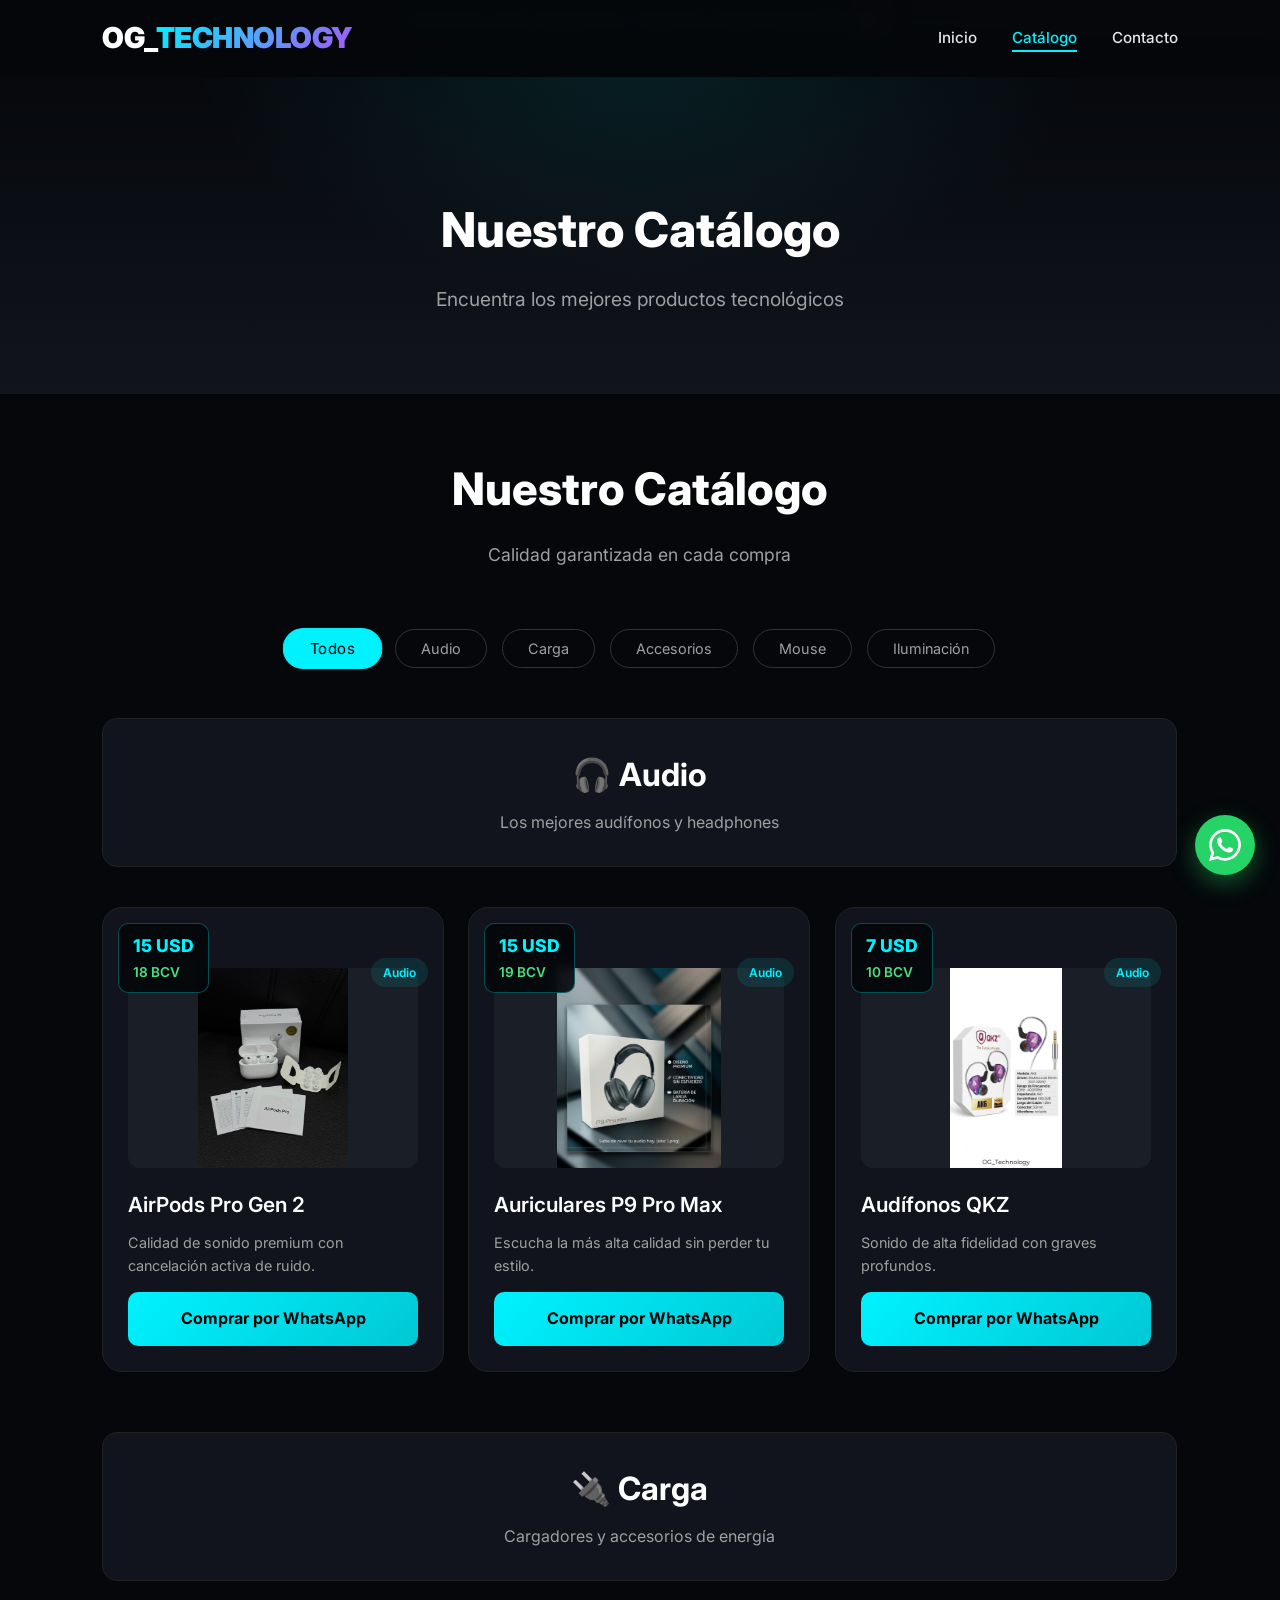
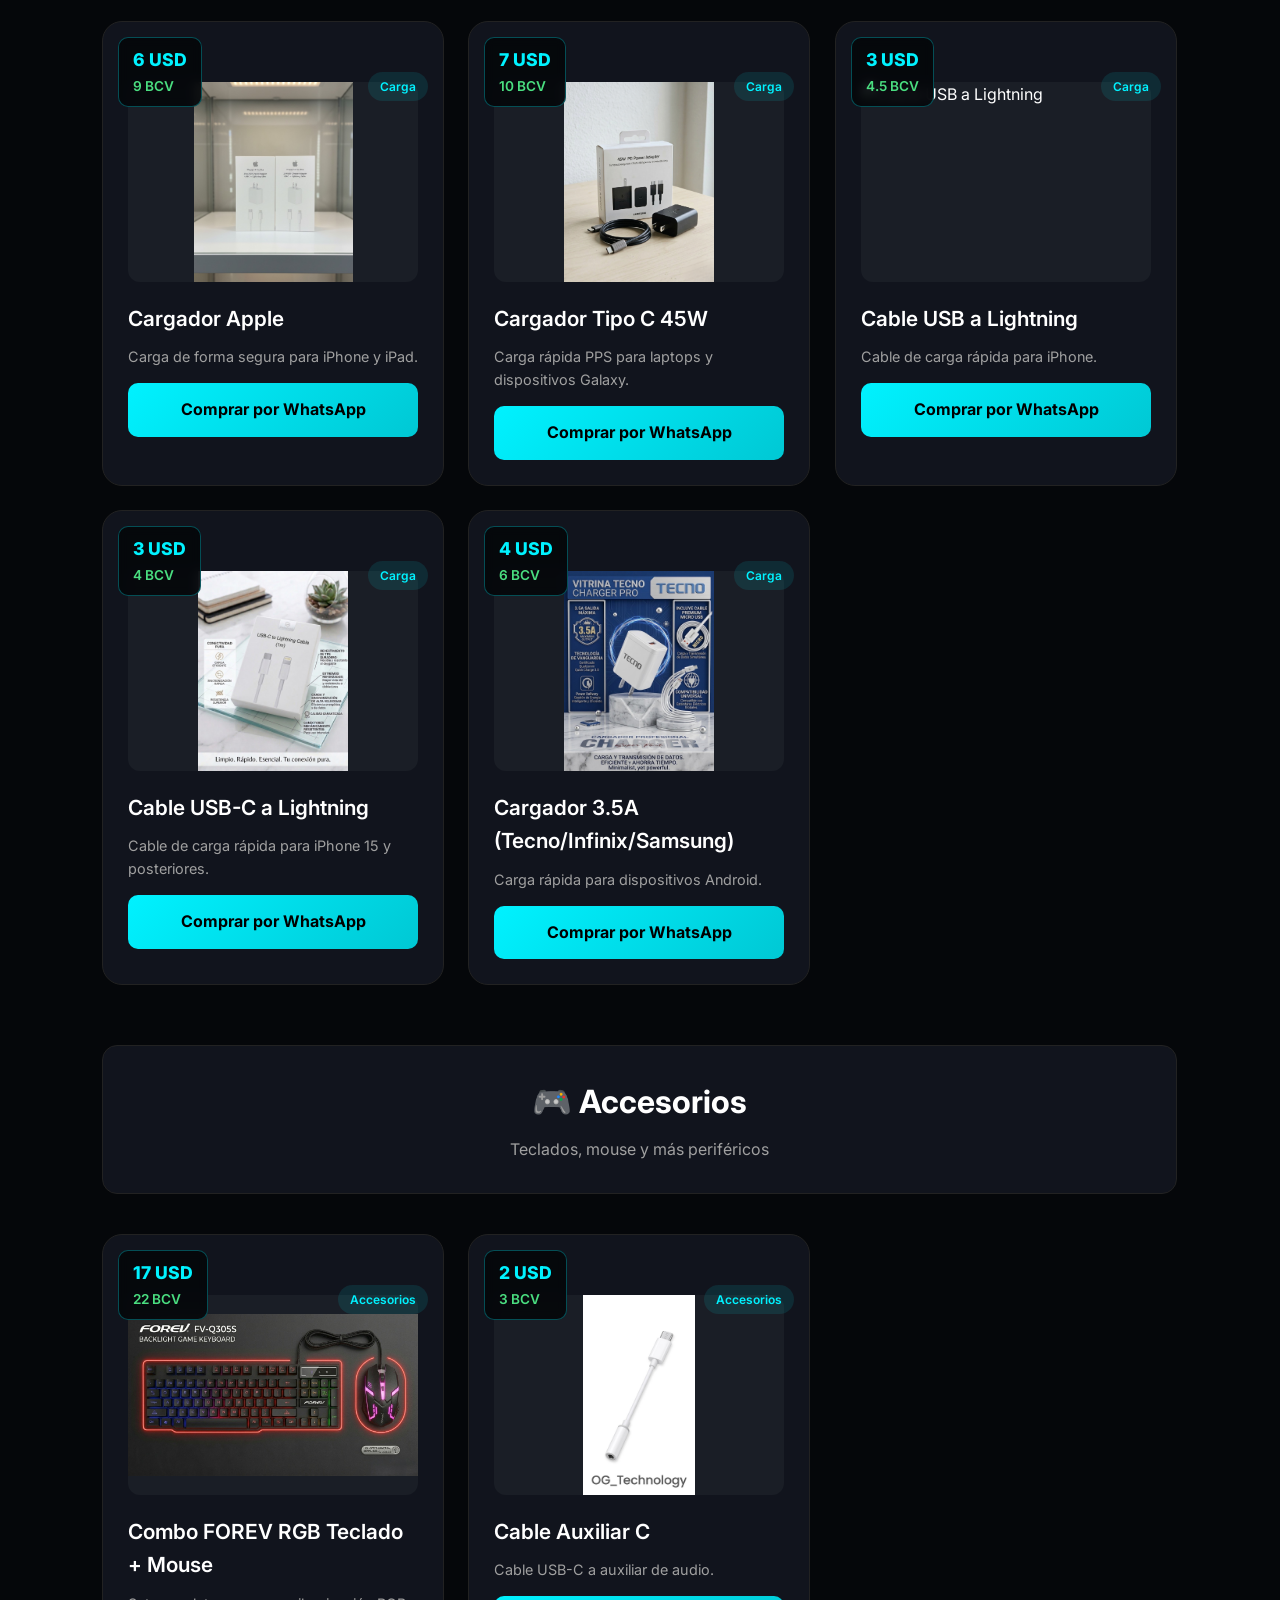
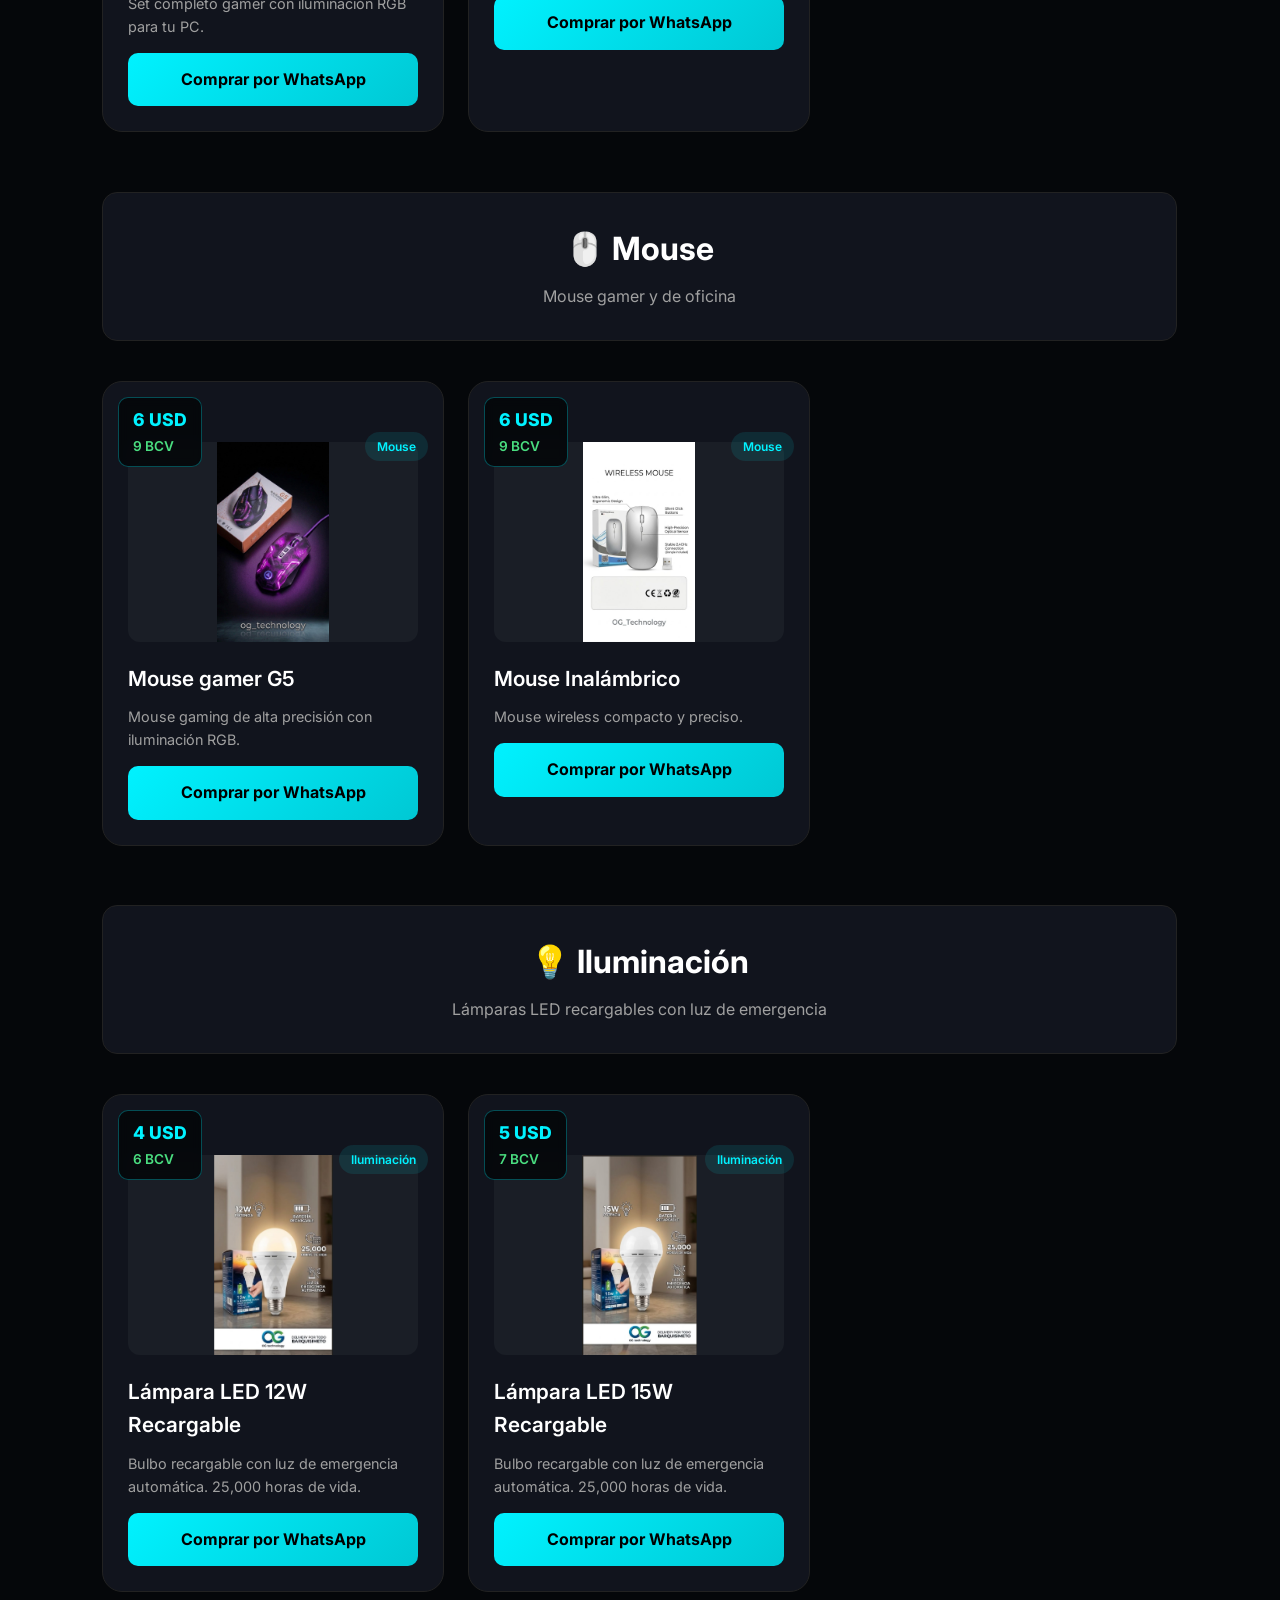
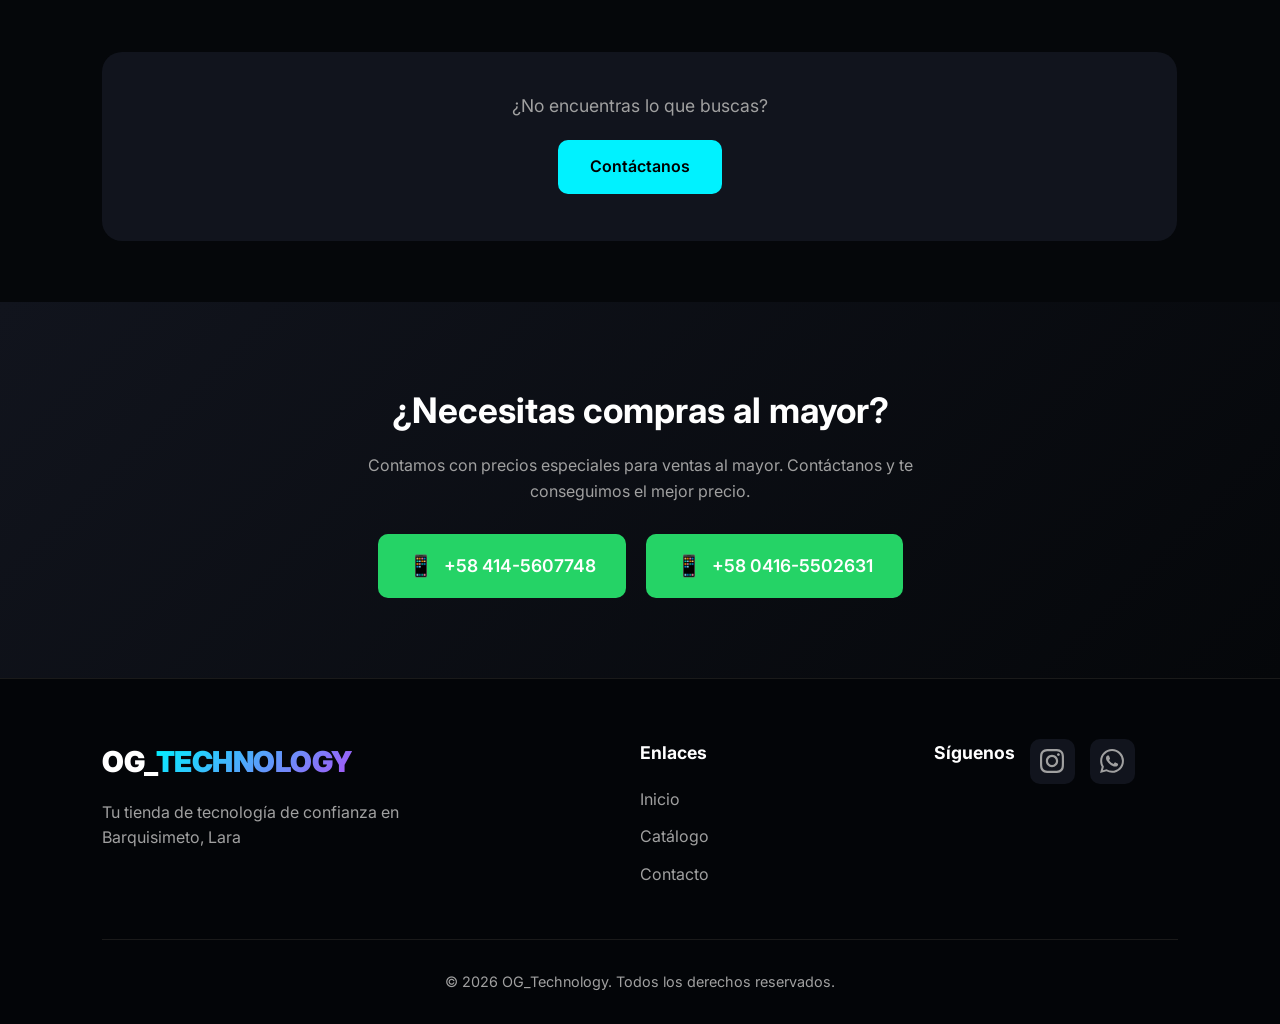
==== commit b2423605: "Add files via upload" ====
--- a/catalogo.html
+++ b/catalogo.html
@@ -47,6 +47,7 @@
             <button class="filter-btn" data-filter="carga">Carga</button>
             <button class="filter-btn" data-filter="accesorios">Accesorios</button>
             <button class="filter-btn" data-filter="mouse">Mouse</button>
+            <button class="filter-btn" data-filter="iluminacion">Iluminación</button>
         </div>
 
         <div class="categoria-seccion reveal" id="audio">
@@ -213,6 +214,37 @@
                         <span class="precio-bcv">9 BCV</span>
                     </div>
                     <a href="comprar.html?producto=Mouse%20Inalam&precio=5%20USD%20/%208%20BCV" class="btn-compra" target="_blank">Comprar por WhatsApp</a>
+                </div>
+            </div>
+        </div>
+
+        <div class="categoria-seccion reveal" id="iluminacion">
+            <div class="categoria-titulo">
+                <h3>💡 Iluminación</h3>
+                <p>Lámparas LED recargables con luz de emergencia</p>
+            </div>
+            <div class="grid-productos">
+                <div class="producto-card" data-categoria="iluminacion">
+                    <img src="12w.jpg" alt="Lámpara LED 12W Recargable" class="producto-img" width="280" height="200" loading="lazy">
+                    <span class="categoria">Iluminación</span>
+                    <h3>Lámpara LED 12W Recargable</h3>
+                    <p>Bulbo recargable con luz de emergencia automática. 25,000 horas de vida.</p>
+                    <div class="precio-oferta">
+                        <span class="precio-usd">4 USD</span>
+                        <span class="precio-bcv">6 BCV</span>
+                    </div>
+                    <a href="comprar.html?producto=Lampara%20LED%2012W%20Recargable&precio=4%20USD%20/%206%20BCV" class="btn-compra" target="_blank">Comprar por WhatsApp</a>
+                </div>
+                <div class="producto-card" data-categoria="iluminacion">
+                    <img src="15W.jpg" alt="Lámpara LED 15W Recargable" class="producto-img" width="280" height="200" loading="lazy">
+                    <span class="categoria">Iluminación</span>
+                    <h3>Lámpara LED 15W Recargable</h3>
+                    <p>Bulbo recargable con luz de emergencia automática. 25,000 horas de vida.</p>
+                    <div class="precio-oferta">
+                        <span class="precio-usd">5 USD</span>
+                        <span class="precio-bcv">7 BCV</span>
+                    </div>
+                    <a href="comprar.html?producto=Lampara%20LED%2015W%20Recargable&precio=5%20USD%20/%207%20BCV" class="btn-compra" target="_blank">Comprar por WhatsApp</a>
                 </div>
             </div>
         </div>
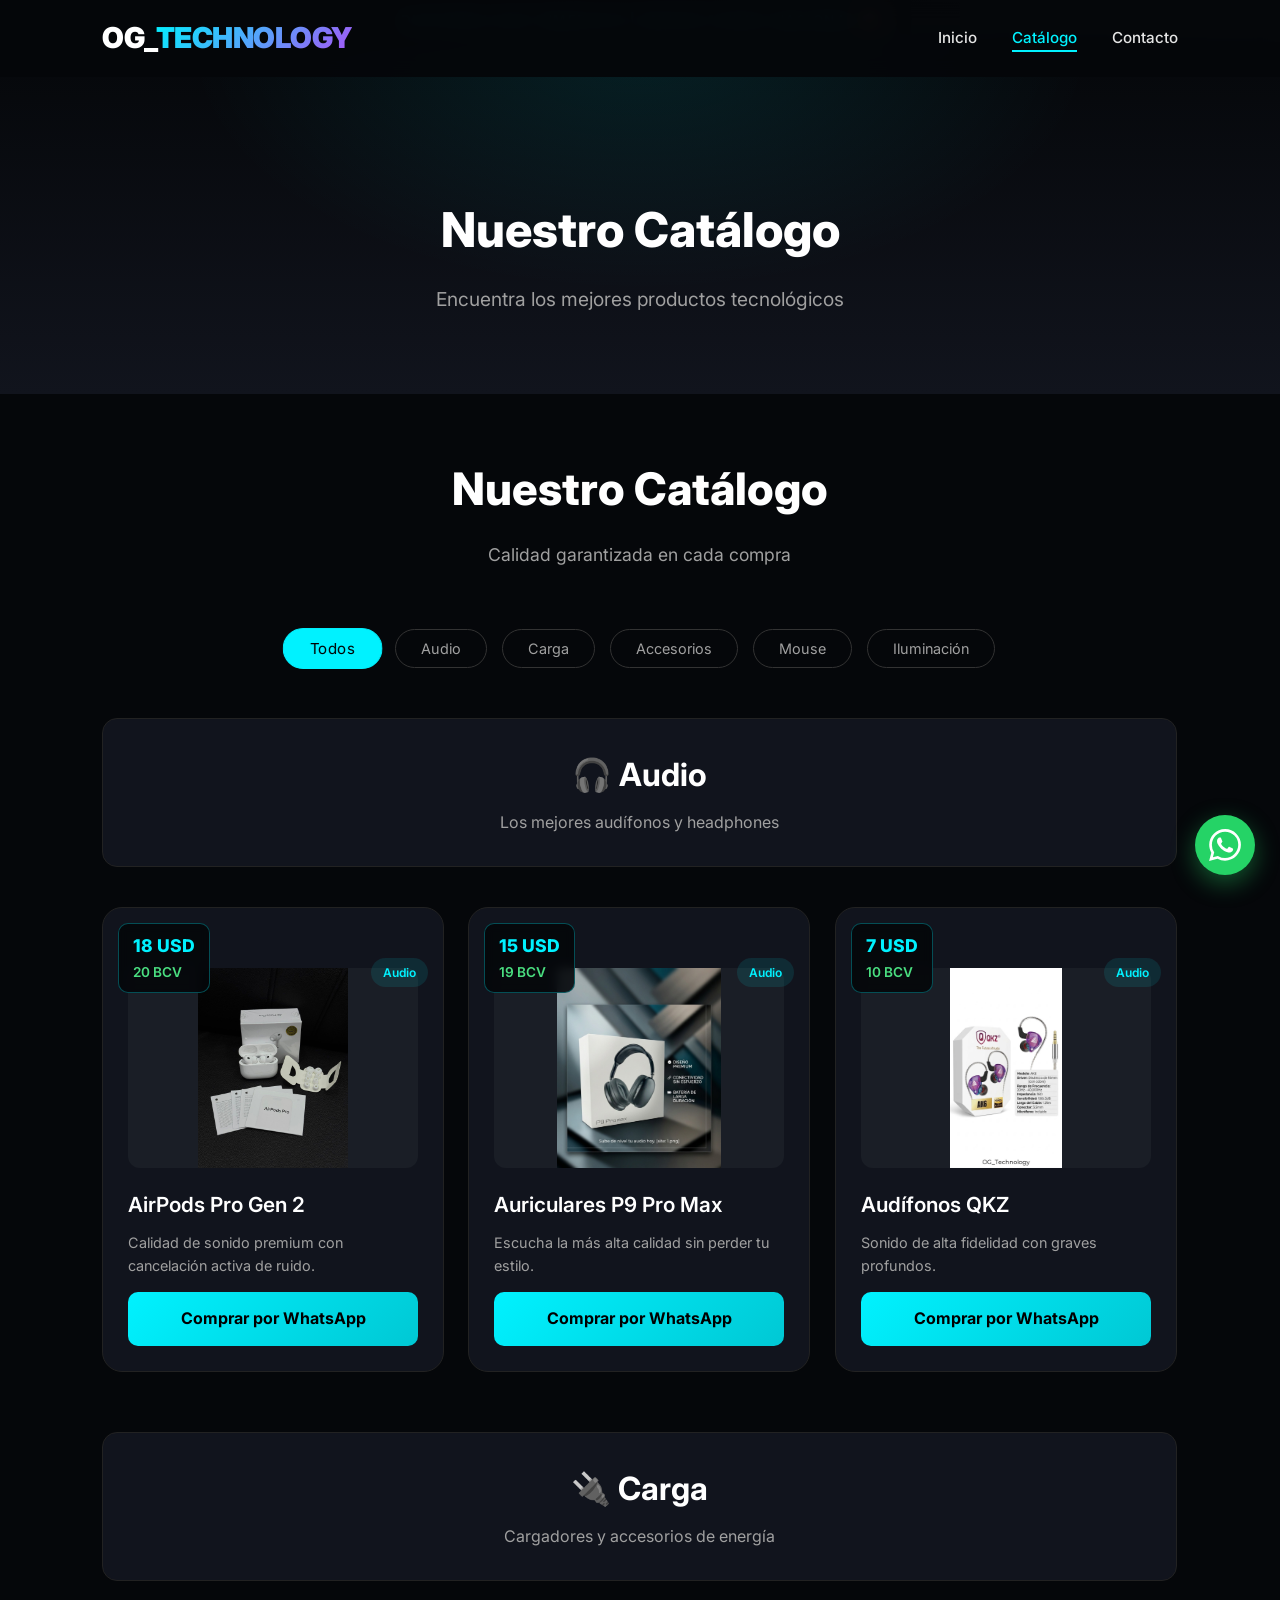
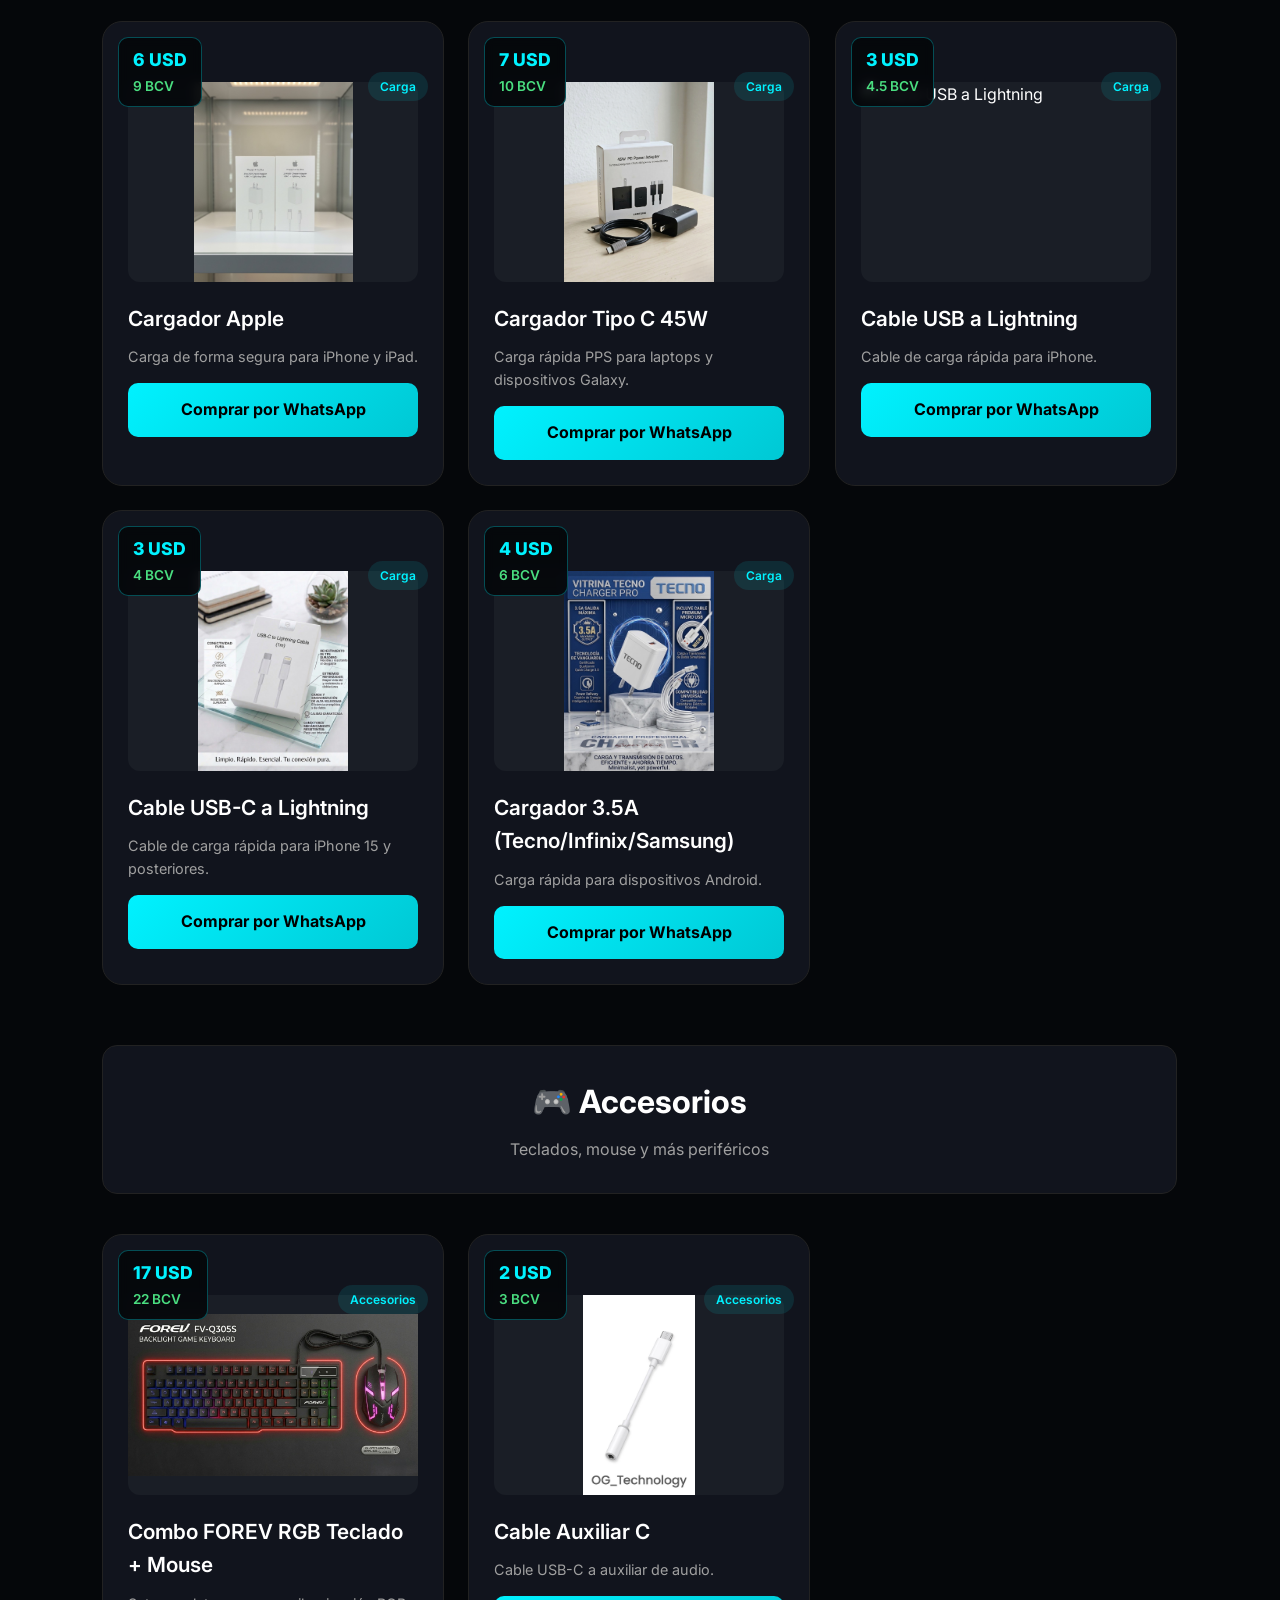
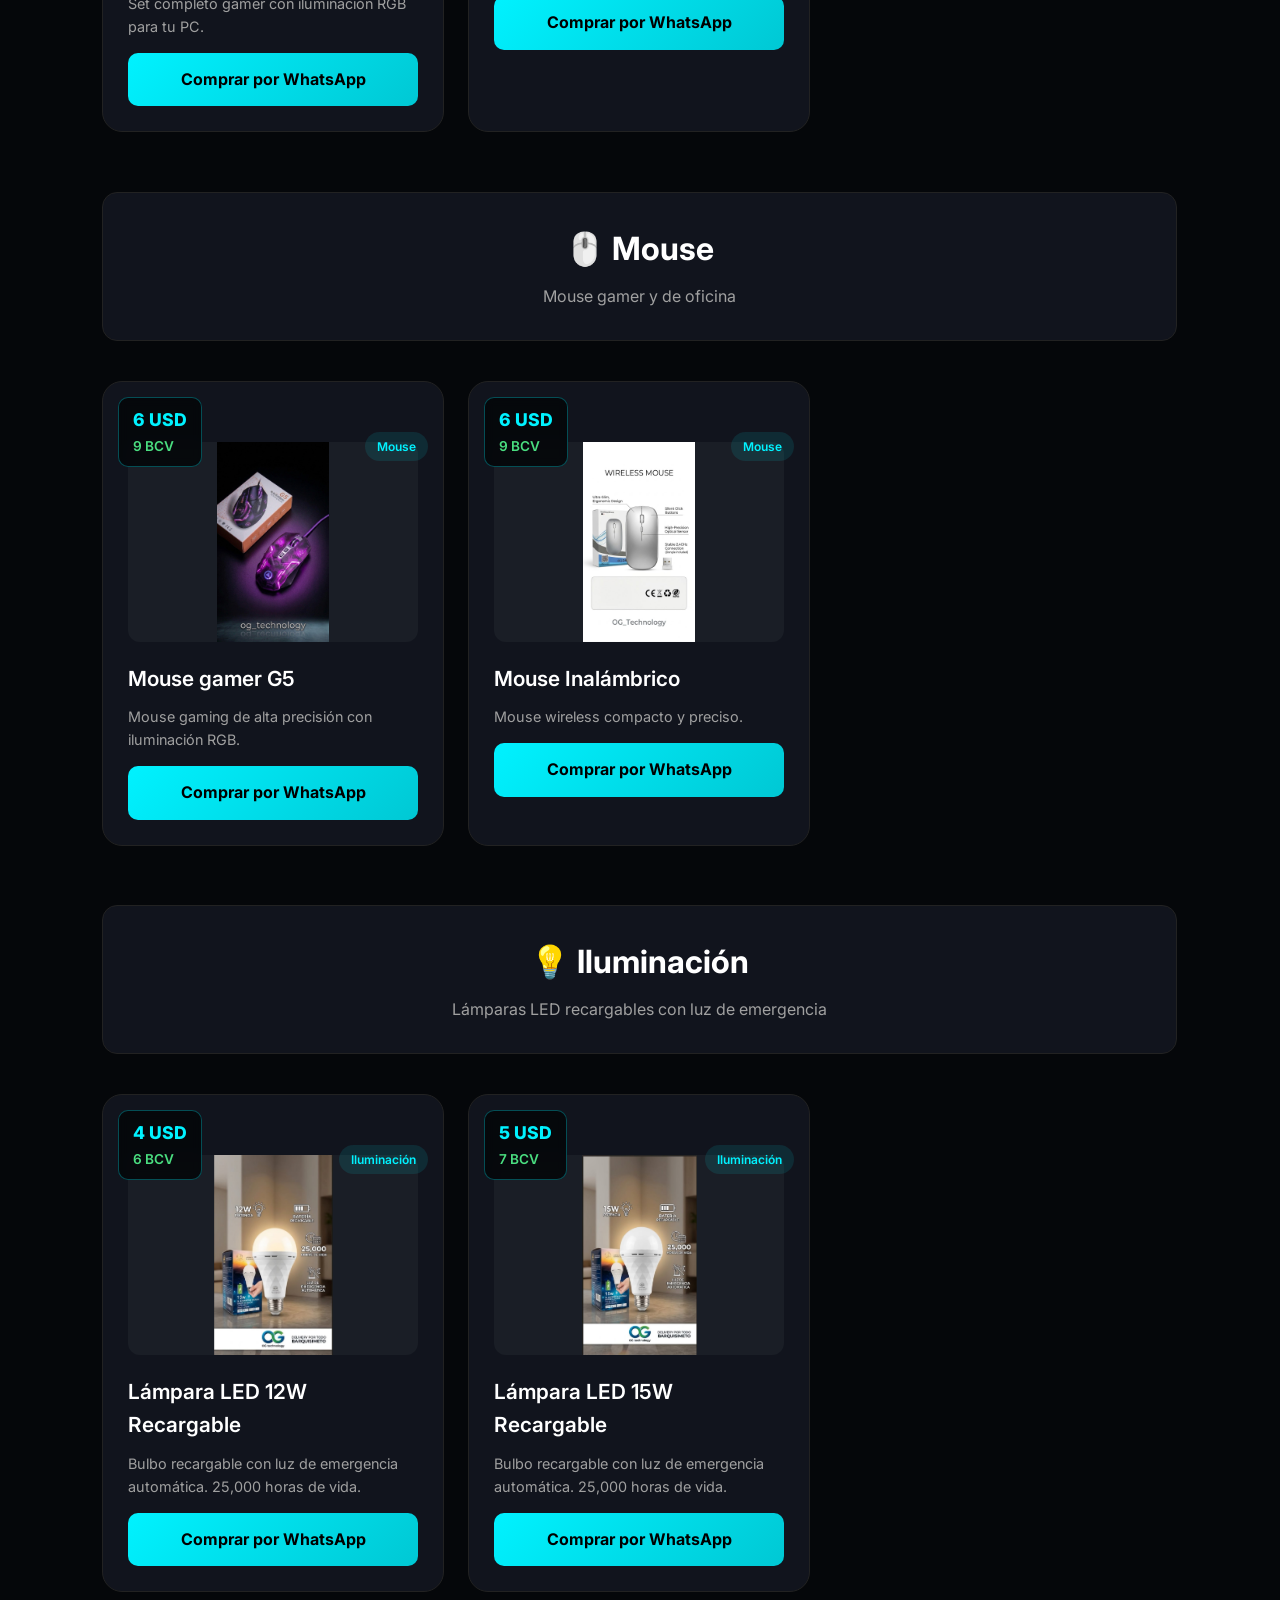
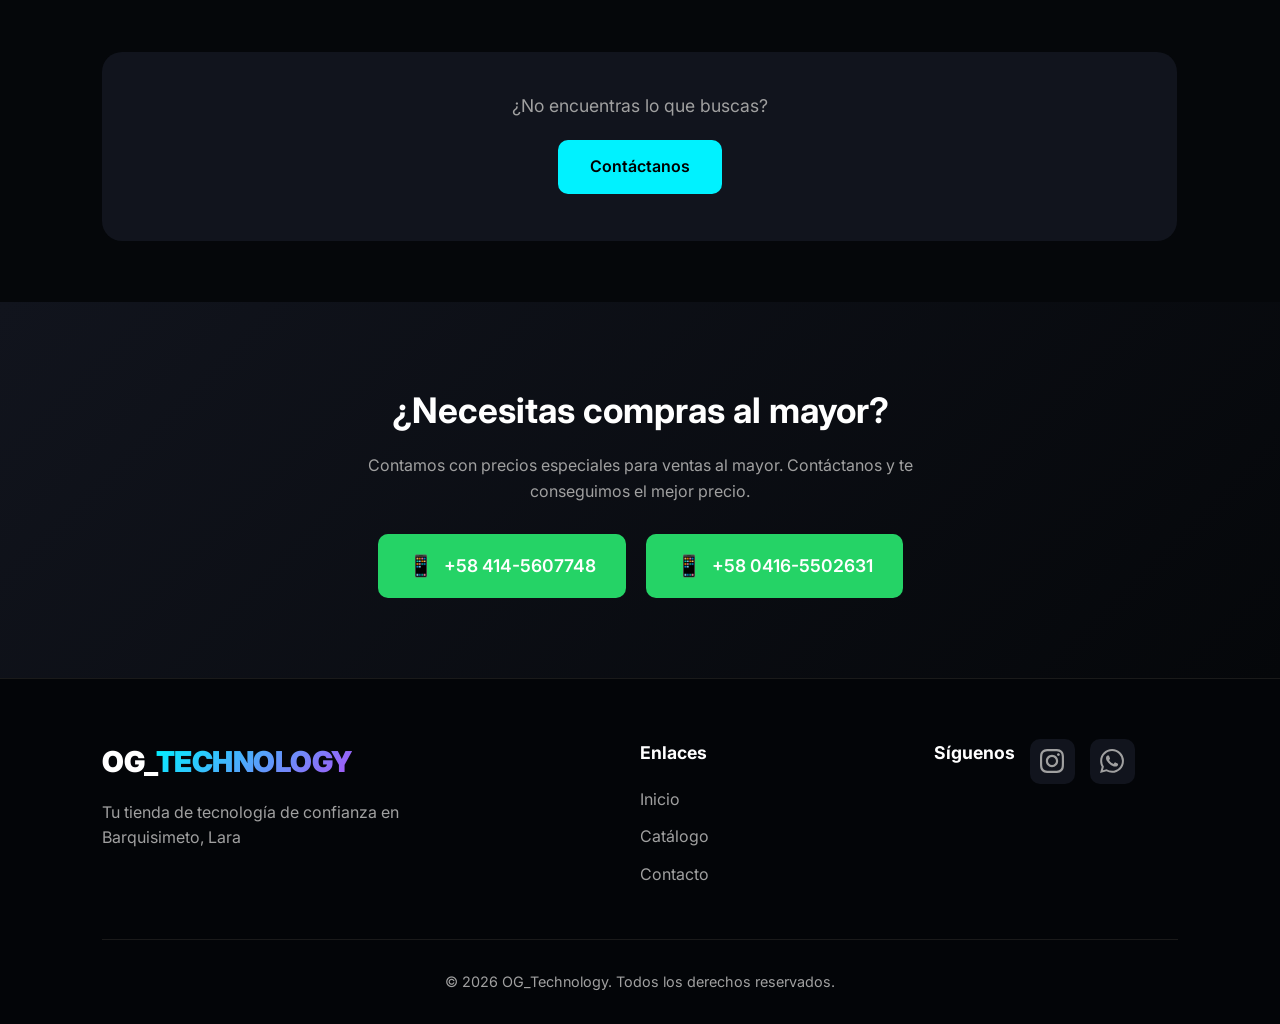
==== commit b0297d07: "cambio de precio de los audifonos" ====
--- a/catalogo.html
+++ b/catalogo.html
@@ -62,8 +62,8 @@
                     <h3>AirPods Pro Gen 2</h3>
                     <p>Calidad de sonido premium con cancelación activa de ruido.</p>
                     <div class="precio-oferta">
-                        <span class="precio-usd">15 USD</span>
-                        <span class="precio-bcv">18 BCV</span>
+                        <span class="precio-usd">18 USD</span>
+                        <span class="precio-bcv">20 BCV</span>
                     </div>
                     <a href="comprar.html?producto=AirPods%20Pro%20Gen%202&precio=15%20USD%20/%2018%20BCV" class="btn-compra" target="_blank">Comprar por WhatsApp</a>
                 </div>
